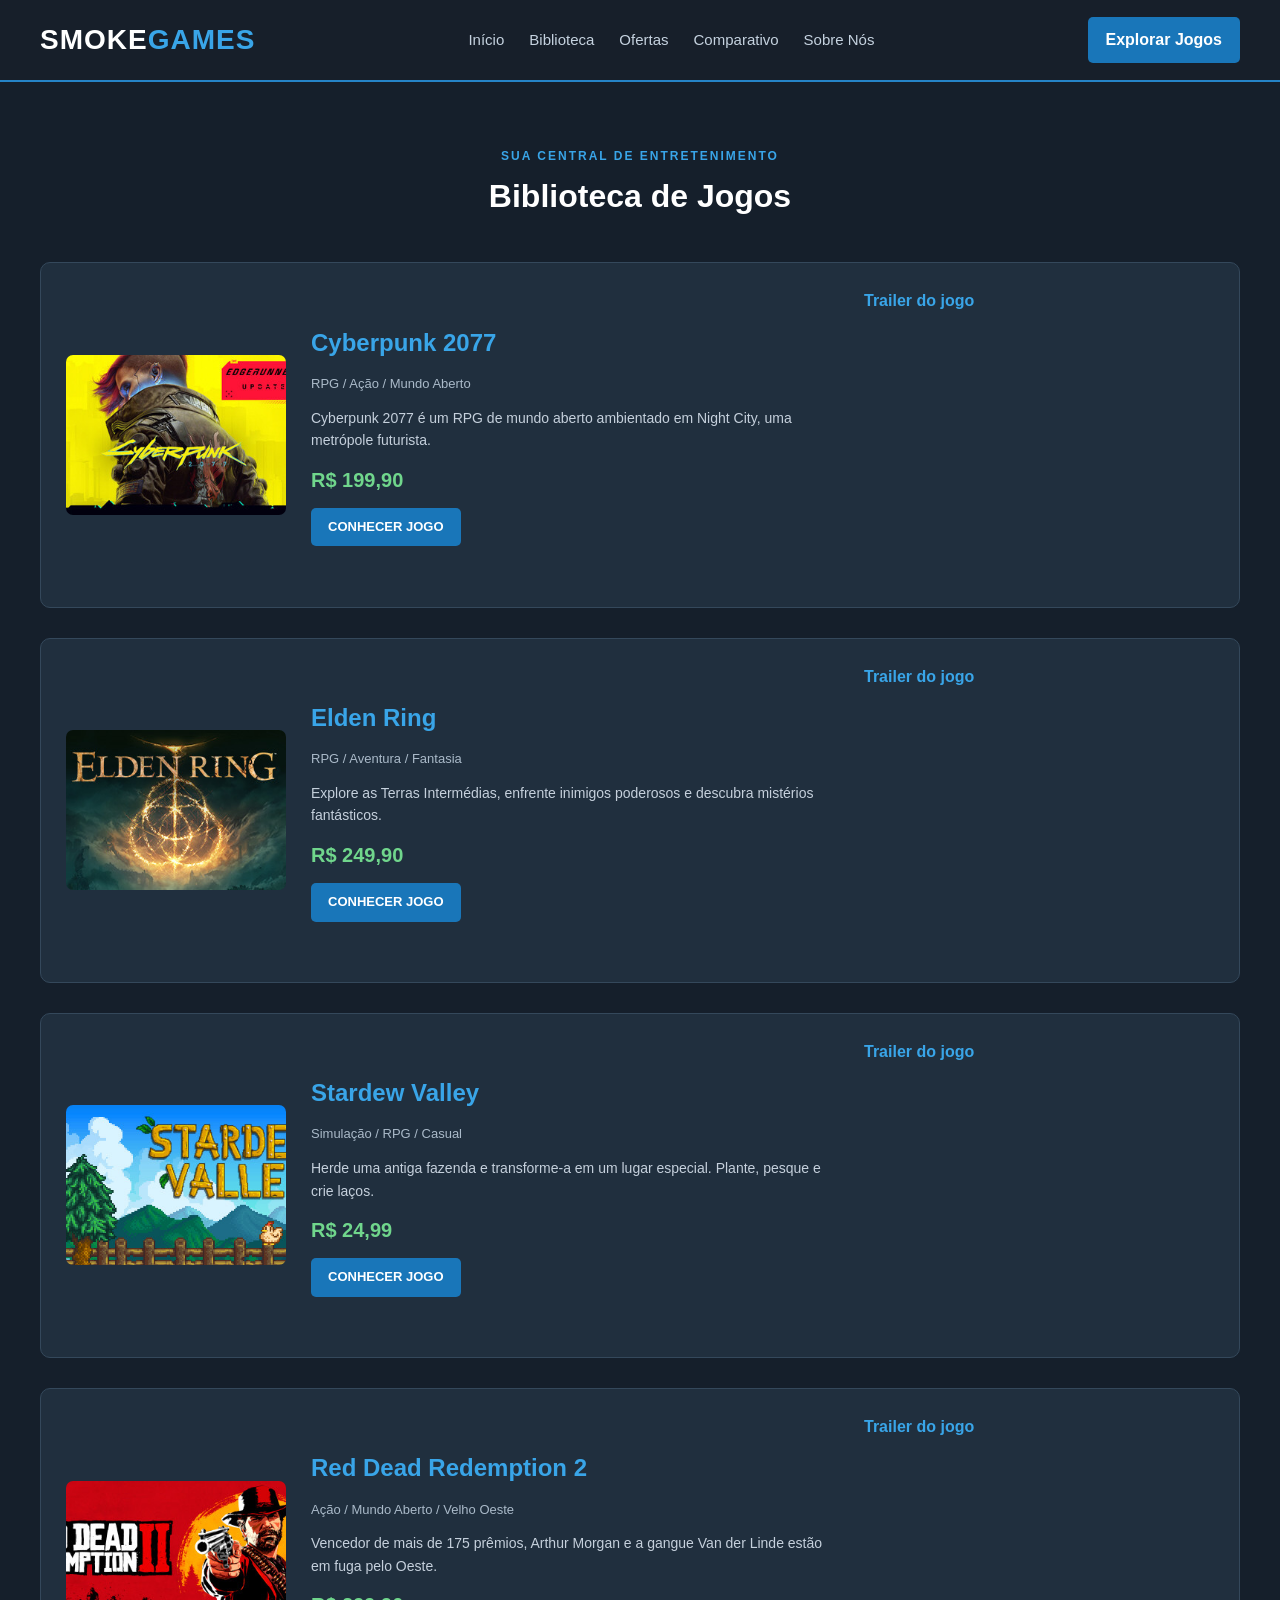
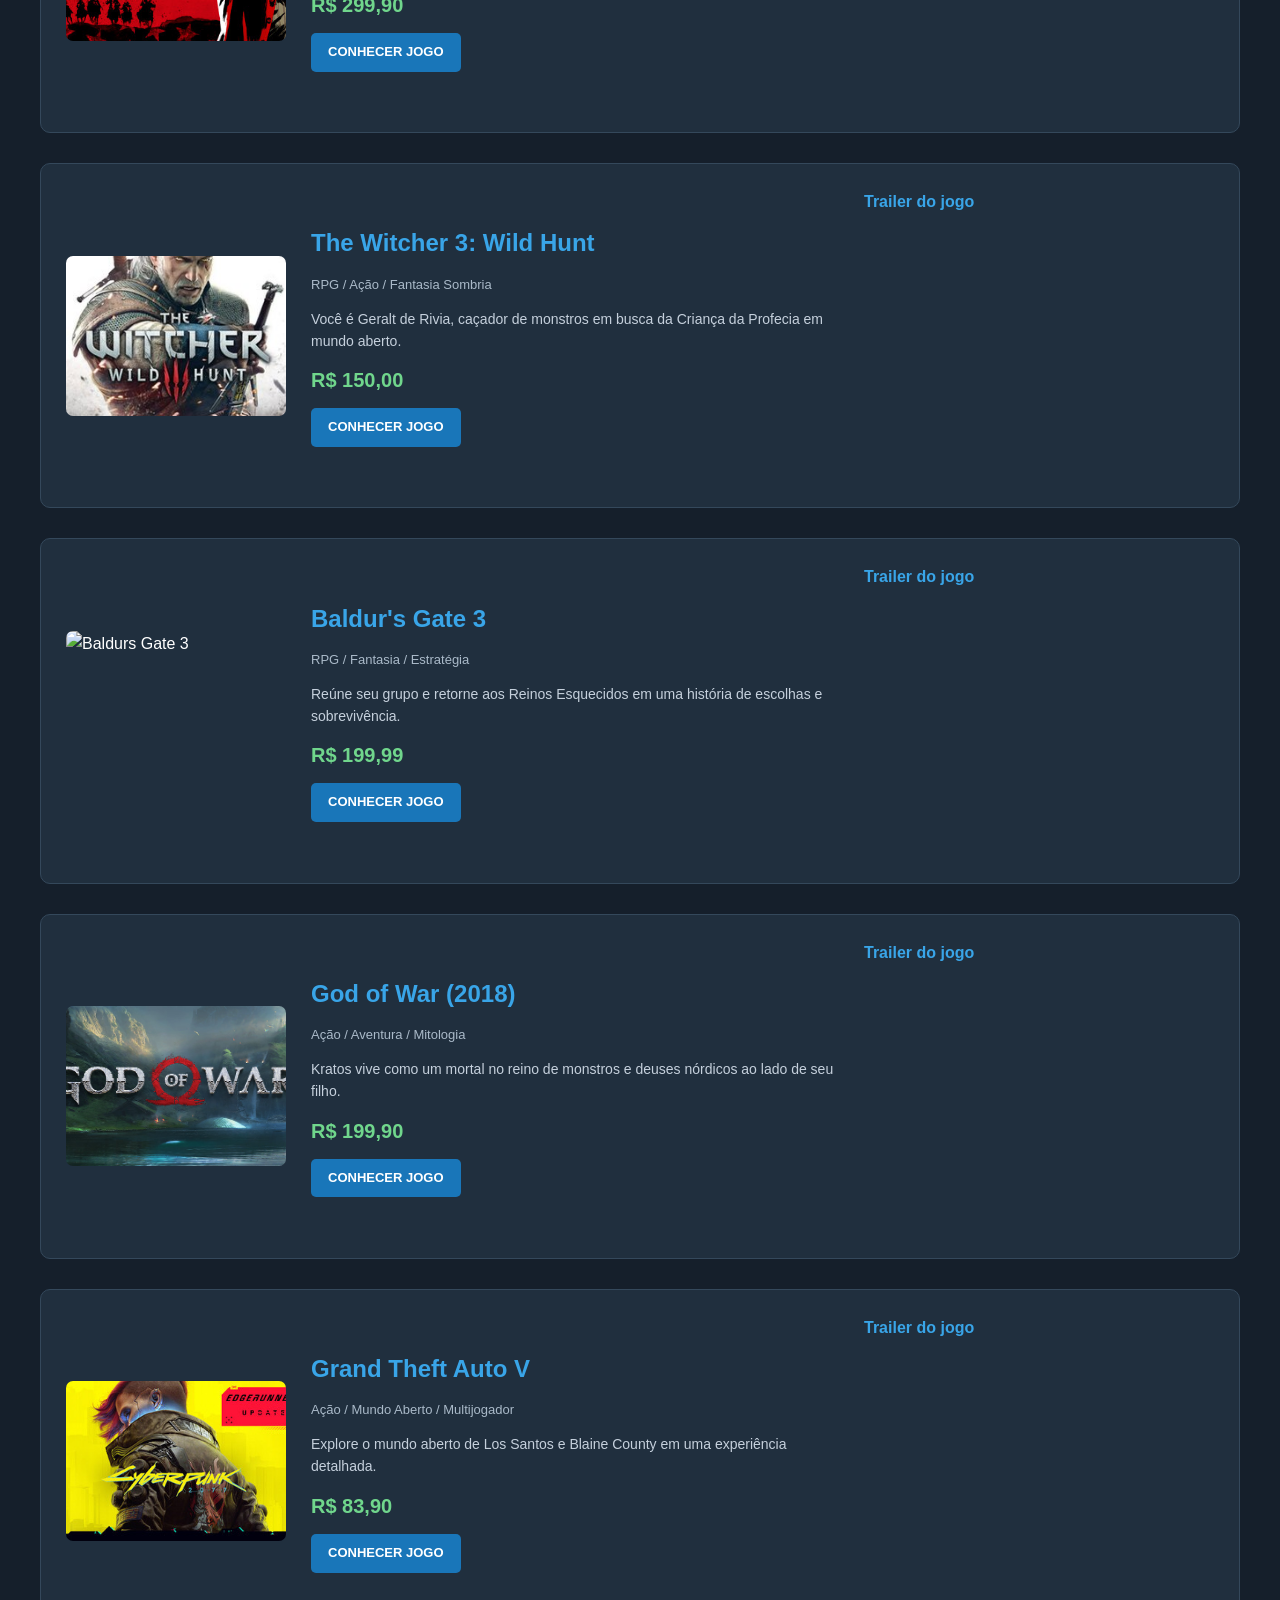
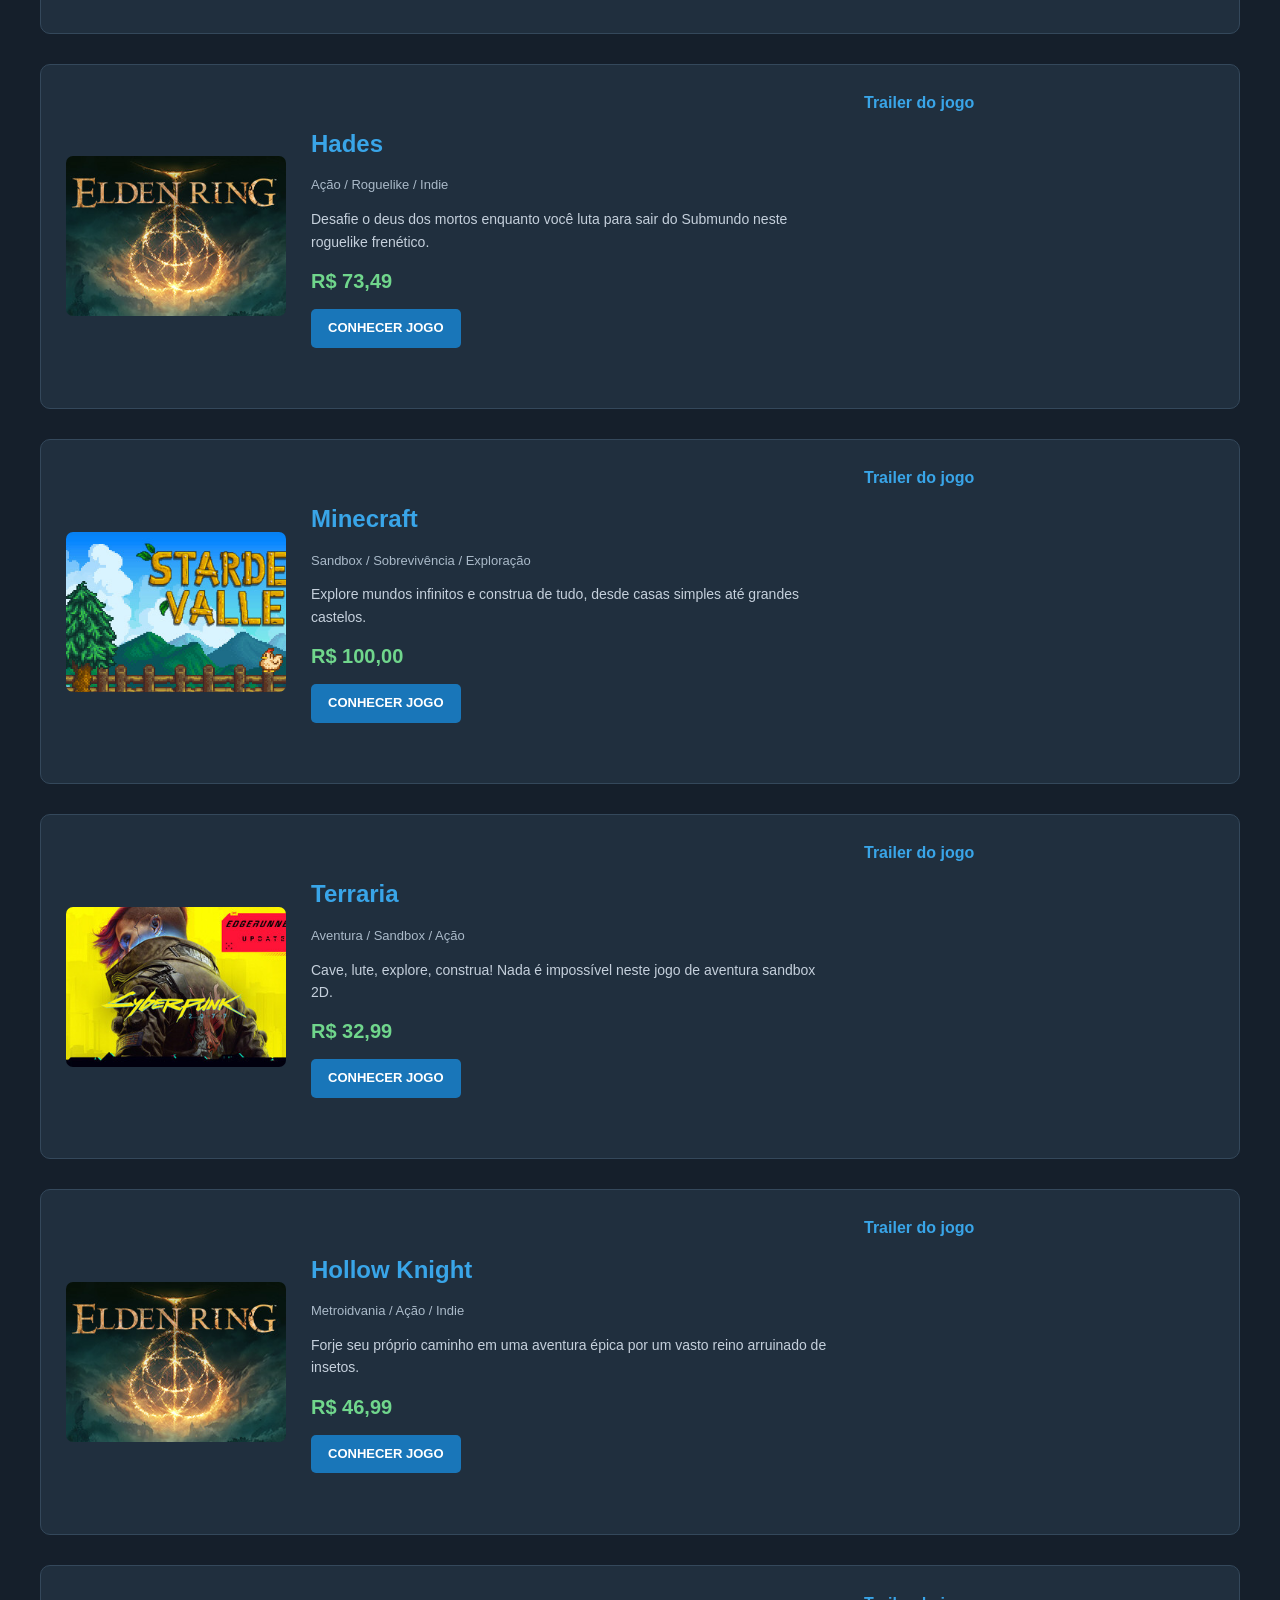
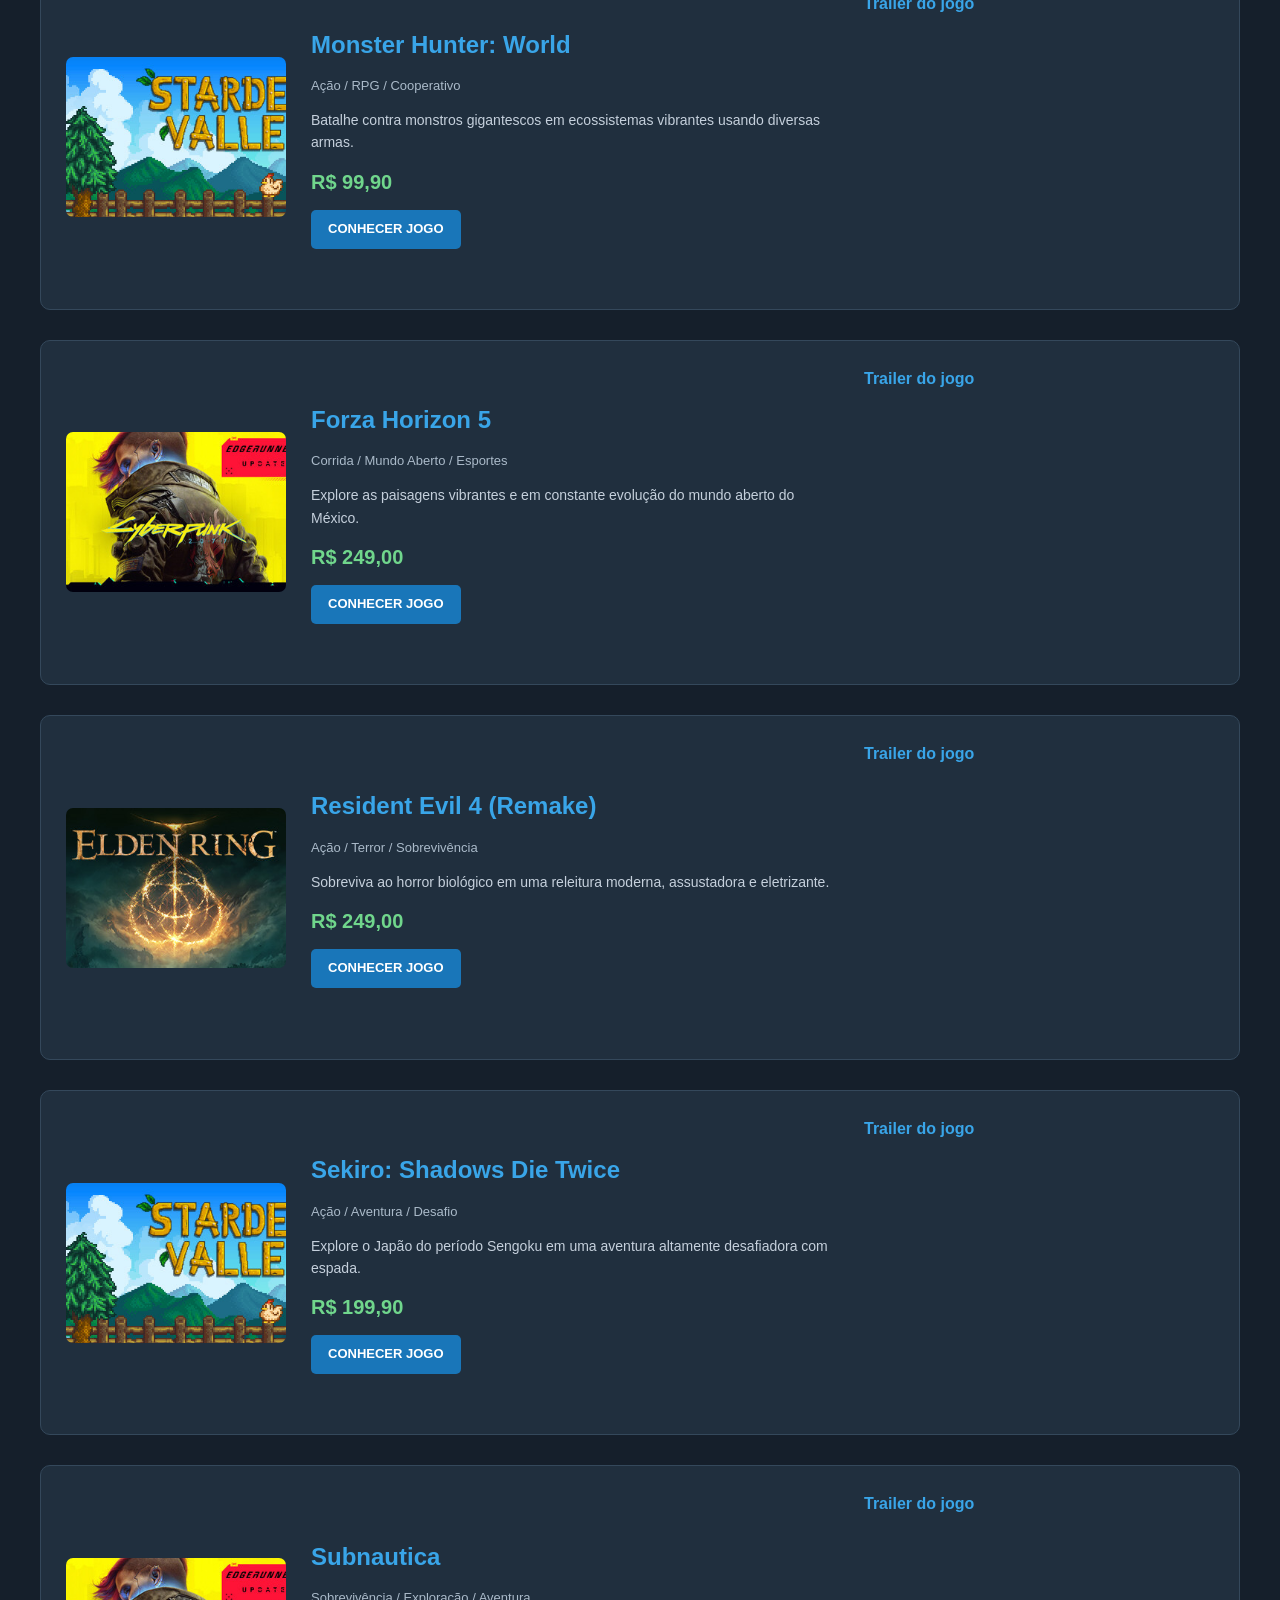
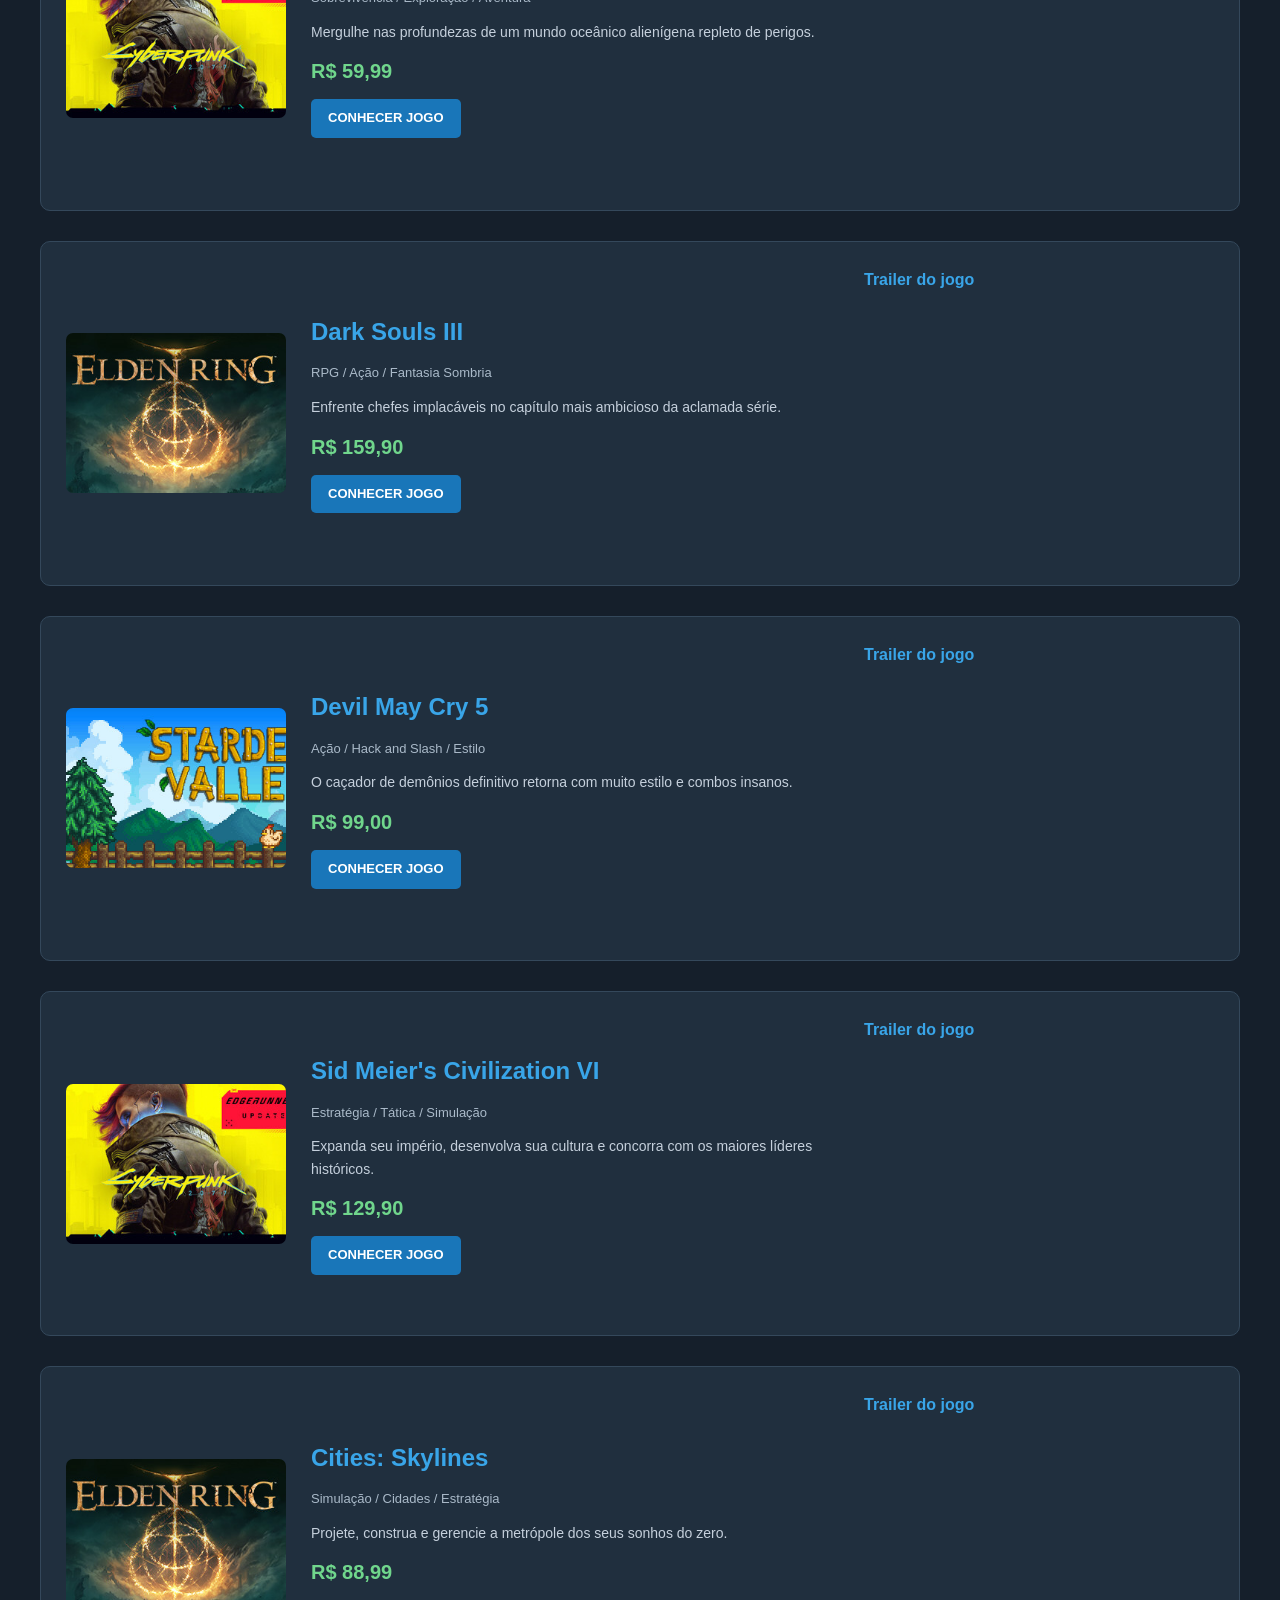
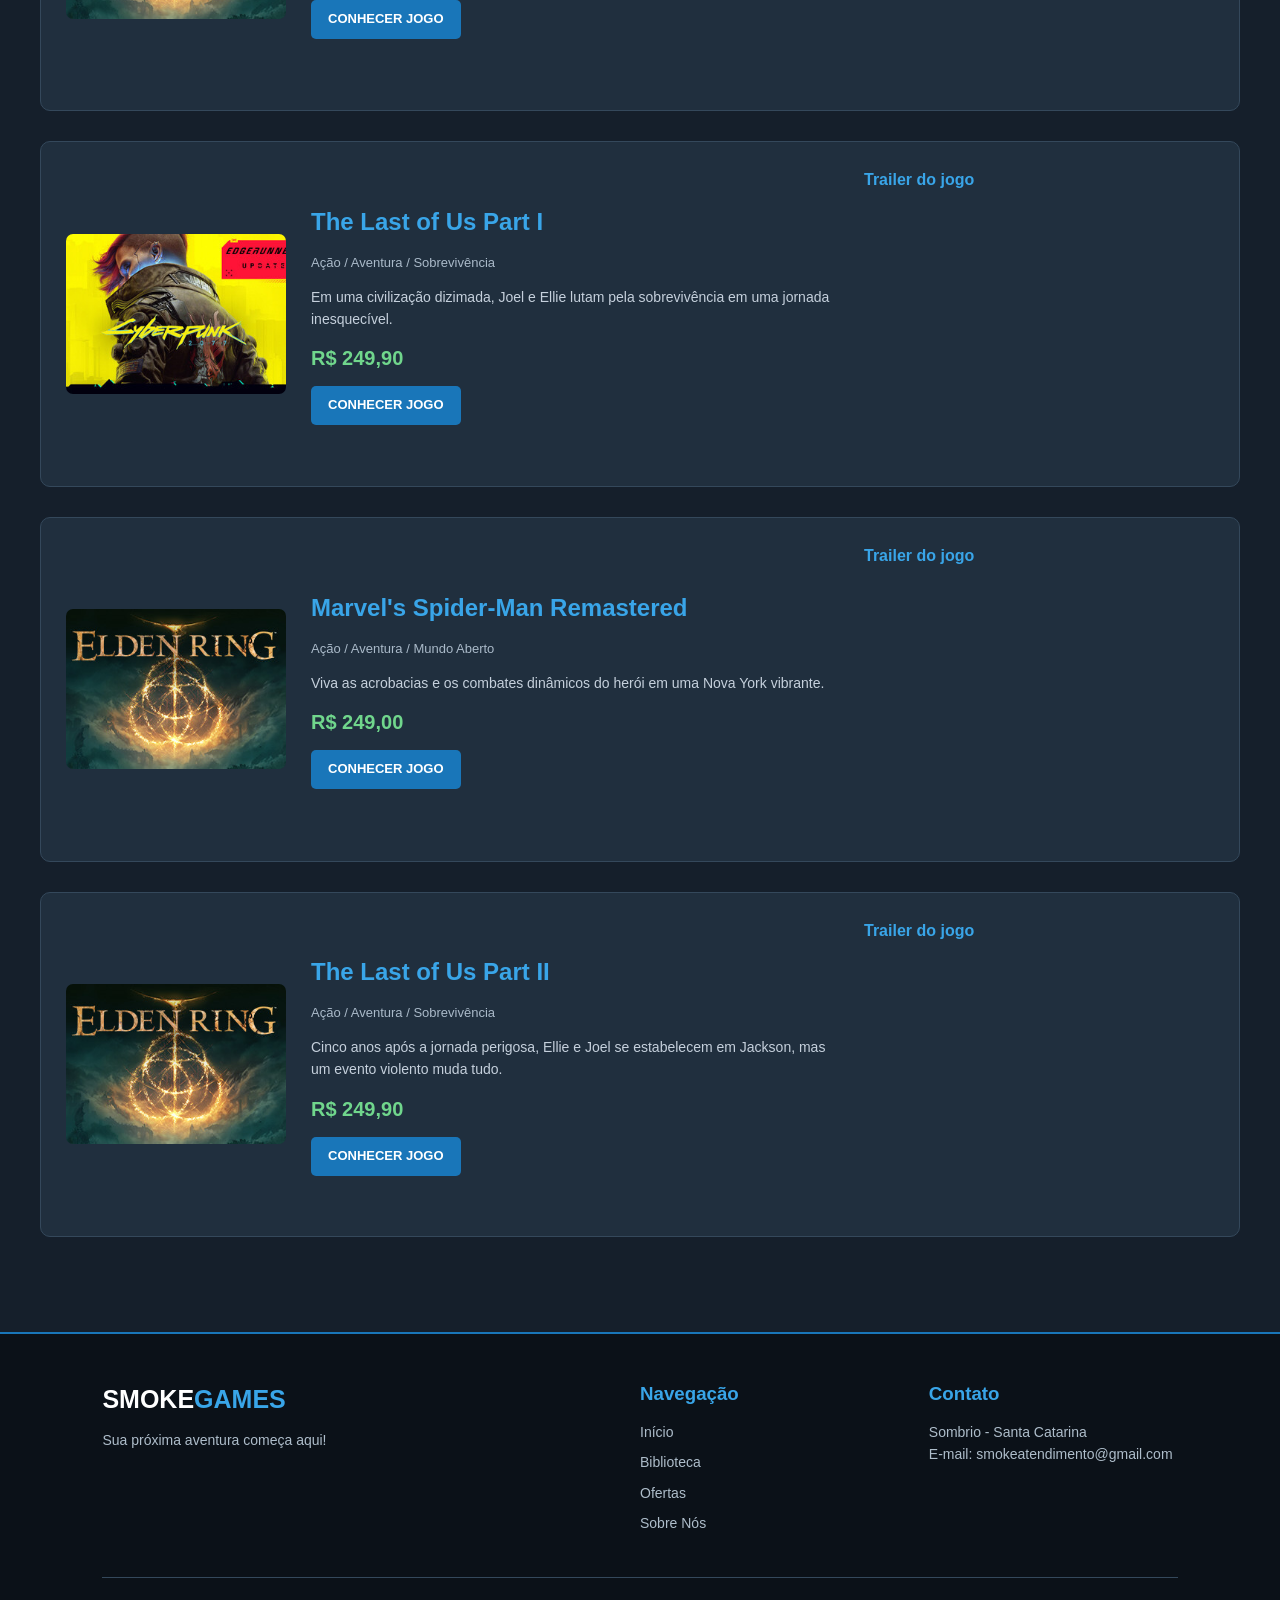
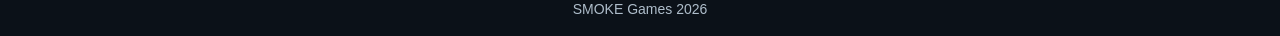
==== biblioteca.html @ a8012a56 "Primeiro commit: inclusao dos arquivos iniciais" ====
<!DOCTYPE html>
<html lang="pt-br">

<head>
    <meta charset="UTF-8">
    <meta name="description" content="Biblioteca completa de Jogos - SMOKE GAMES">
    <title>SMOKE GAMES - Biblioteca</title>
    <link rel="stylesheet" href="estilos.css">
</head>

<body>

    <!-- CABEÇALHO -->
    <header id="inicio">
        <div class="cabecalho-container">
            <a href="index.html" class="logo">SMOKE<span>GAMES</span></a>
            <nav class="menu">
                <ul>
                    <li><a href="index.html">Início</a></li>
                    <li><a href="biblioteca.html">Biblioteca</a></li>
                    <li><a href="ofertas.html">Ofertas</a></li>
                    <li><a href="comparativo.html">Comparativo</a></li>
                    <li><a href="sobre.html">Sobre Nós</a></li>
                </ul>
            </nav>
            <a href="biblioteca.html" class="botao-login">Explorar Jogos</a>
        </div>
    </header>

    <!-- CONTEÚDO PRINCIPAL -->
    <main>
        <section class="biblioteca" id="biblioteca">
            <div class="titulo-secao">
                <p>SUA CENTRAL DE ENTRETENIMENTO</p>
                <h2>Biblioteca de Jogos</h2>
            </div>

            <!-- JOGO 1: Cyberpunk 2077 -->
            <article class="jogo">
                <div class="jogo-imagem"><img src="imagens/header_alt_assets_9.jpg" alt="Cyberpunk 2077"></div>
                <div class="jogo-conteudo">
                    <h3>Cyberpunk 2077</h3>
                    <span class="categoria">RPG / Ação / Mundo Aberto</span>
                    <p>Cyberpunk 2077 é um RPG de mundo aberto ambientado em Night City, uma metrópole futurista.</p>
                    <p class="preco">R$ 199,90</p>
                    <a href="https://store.steampowered.com/app/1091500/" target="_blank" rel="noopener noreferrer" class="botao-comprar">CONHECER JOGO</a>
                </div>
                <div class="video-jogo">
                    <h3>Trailer do jogo</h3>
                    <iframe width="100%" height="250" src="https://www.youtube.com/embed/8X2kIfS6fb8" title="Cyberpunk 2077 – Trailer E3 2018 Oficial" frameborder="0" allow="accelerometer; autoplay; clipboard-write; encrypted-media; gyroscope; picture-in-picture; web-share" referrerpolicy="strict-origin-when-cross-origin" allowfullscreen></iframe>

                </div>
            </article>

            <!-- JOGO 2: Elden Ring -->
            <article class="jogo">
                <div class="jogo-imagem"><img src="imagens/header.jpg" alt="Elden Ring"></div>
                <div class="jogo-conteudo">
                    <h3>Elden Ring</h3>
                    <span class="categoria">RPG / Aventura / Fantasia</span>
                    <p>Explore as Terras Intermédias, enfrente inimigos poderosos e descubra mistérios fantásticos.</p>
                    <p class="preco">R$ 249,90</p>
                    <a href="https://store.steampowered.com/app/1245620/" target="_blank" rel="noopener noreferrer" class="botao-comprar">CONHECER JOGO</a>
                </div>
                <div class="video-jogo">
                    <h3>Trailer do jogo</h3>
                    <iframe src="https://www.youtube-nocookie.com/embed/AKX3MerAjpw" width="100%" height="250" frameborder="0" allowfullscreen></iframe>
                </div>
            </article>

            <!-- JOGO 3: Stardew Valley -->
            <article class="jogo">
                <div class="jogo-imagem"><img src="imagens/header (1).jpg" alt="Stardew Valley"></div>
                <div class="jogo-conteudo">
                    <h3>Stardew Valley</h3>
                    <span class="categoria">Simulação / RPG / Casual</span>
                    <p>Herde uma antiga fazenda e transforme-a em um lugar especial. Plante, pesque e crie laços.</p>
                    <p class="preco">R$ 24,99</p>
                    <a href="https://store.steampowered.com/app/413150/" target="_blank" rel="noopener noreferrer" class="botao-comprar">CONHECER JOGO</a>
                </div>
                <div class="video-jogo">
                    <h3>Trailer do jogo</h3>
                    <iframe width="100%" height="250" src="https://www.youtube.com/embed/ot7uXNQskhs" title="Stardew Valley Trailer" frameborder="0" allow="accelerometer; autoplay; clipboard-write; encrypted-media; gyroscope; picture-in-picture; web-share" referrerpolicy="strict-origin-when-cross-origin" allowfullscreen></iframe>
                </div>
            </article>

            <!-- JOGO 4: Red Dead Redemption 2 -->
            <article class="jogo">
                <div class="jogo-imagem"><img src="imagens/header(rd2).jpg" alt="Red Dead Redemption 2"></div>
                <div class="jogo-conteudo">
                    <h3>Red Dead Redemption 2</h3>
                    <span class="categoria">Ação / Mundo Aberto / Velho Oeste</span>
                    <p>Vencedor de mais de 175 prêmios, Arthur Morgan e a gangue Van der Linde estão em fuga pelo Oeste.</p>
                    <p class="preco">R$ 299,90</p>
                    <a href="https://store.steampowered.com/app/1174180/" target="_blank" rel="noopener noreferrer" class="botao-comprar">CONHECER JOGO</a>
                </div>
                <div class="video-jogo">
                    <h3>Trailer do jogo</h3>
                    <iframe src="https://www.youtube-nocookie.com/embed/gmA6MrX81z4" width="100%" height="250" frameborder="0" allowfullscreen></iframe>
                </div>
            </article>

            <!-- JOGO 5: The Witcher 3 -->
            <article class="jogo">
                <div class="jogo-imagem"><img src="imagens/Witcher_3_cover_art.jpg" alt="The Witcher 3"></div>
                <div class="jogo-conteudo">
                    <h3>The Witcher 3: Wild Hunt</h3>
                    <span class="categoria">RPG / Ação / Fantasia Sombria</span>
                    <p>Você é Geralt de Rivia, caçador de monstros em busca da Criança da Profecia em mundo aberto.</p>
                    <p class="preco">R$ 150,00</p>
                    <a href="https://store.steampowered.com/app/292030/" target="_blank" rel="noopener noreferrer" class="botao-comprar">CONHECER JOGO</a>
                </div>
                <div class="video-jogo">
                    <h3>Trailer do jogo</h3>
                    <iframe src="https://www.youtube-nocookie.com/embed/c0i88t0Kacs" width="100%" height="250" frameborder="0" allowfullscreen></iframe>
                </div>
            </article>

            <!-- JOGO 6: Baldur's Gate 3 -->
            <article class="jogo">
                <div class="jogo-imagem"><img src="imagens/header(Baldur).jpg" alt="Baldurs Gate 3"></div>
                <div class="jogo-conteudo">
                    <h3>Baldur's Gate 3</h3>
                    <span class="categoria">RPG / Fantasia / Estratégia</span>
                    <p>Reúne seu grupo e retorne aos Reinos Esquecidos em uma história de escolhas e sobrevivência.</p>
                    <p class="preco">R$ 199,99</p>
                    <a href="https://store.steampowered.com/app/1086940/" target="_blank" rel="noopener noreferrer" class="botao-comprar">CONHECER JOGO</a>
                </div>
                <div class="video-jogo">
                    <h3>Trailer do jogo</h3>
                    <iframe width="100%" height="250" src="https://www.youtube.com/embed/XuCfkgaaa08" title="Baldur&#39;s Gate 3: Launch Trailer" frameborder="0" allow="accelerometer; autoplay; clipboard-write; encrypted-media; gyroscope; picture-in-picture; web-share" referrerpolicy="strict-origin-when-cross-origin" allowfullscreen></iframe>
                </div>
            </article>

            <!-- JOGO 7: God of War -->
            <article class="jogo">
                <div class="jogo-imagem"><img src="imagens/header(gow).jpg" alt="God of War"></div>
                <div class="jogo-conteudo">
                    <h3>God of War (2018)</h3>
                    <span class="categoria">Ação / Aventura / Mitologia</span>
                    <p>Kratos vive como um mortal no reino de monstros e deuses nórdicos ao lado de seu filho.</p>
                    <p class="preco">R$ 199,90</p>
                    <a href="https://store.steampowered.com/app/1593500/" target="_blank" rel="noopener noreferrer" class="botao-comprar">CONHECER JOGO</a>
                </div>
                <div class="video-jogo">
                    <h3>Trailer do jogo</h3>
                    <iframe src="https://www.youtube-nocookie.com/embed/gOsM-DYAEhY" width="100%" height="250" frameborder="0" allowfullscreen></iframe>
                </div>
            </article>

            <!-- JOGO 8: GTA V -->
            <article class="jogo">
                <div class="jogo-imagem"><img src="imagens/header_alt_assets_9.jpg" alt="Grand Theft Auto V"></div>
                <div class="jogo-conteudo">
                    <h3>Grand Theft Auto V</h3>
                    <span class="categoria">Ação / Mundo Aberto / Multijogador</span>
                    <p>Explore o mundo aberto de Los Santos e Blaine County em uma experiência detalhada.</p>
                    <p class="preco">R$ 83,90</p>
                    <a href="https://store.steampowered.com/app/271590/" target="_blank" rel="noopener noreferrer" class="botao-comprar">CONHECER JOGO</a>
                </div>
                <div class="video-jogo">
                    <h3>Trailer do jogo</h3>
                    <iframe src="https://www.youtube-nocookie.com/embed/QkkoHAzjnUs" width="100%" height="250" frameborder="0" allowfullscreen></iframe>
                </div>
            </article>

            <!-- JOGO 9: Hades -->
            <article class="jogo">
                <div class="jogo-imagem"><img src="imagens/header.jpg" alt="Hades"></div>
                <div class="jogo-conteudo">
                    <h3>Hades</h3>
                    <span class="categoria">Ação / Roguelike / Indie</span>
                    <p>Desafie o deus dos mortos enquanto você luta para sair do Submundo neste roguelike frenético.</p>
                    <p class="preco">R$ 73,49</p>
                    <a href="https://store.steampowered.com/app/1145360/" target="_blank" rel="noopener noreferrer" class="botao-comprar">CONHECER JOGO</a>
                </div>
                <div class="video-jogo">
                    <h3>Trailer do jogo</h3>
                    <iframe src="https://www.youtube-nocookie.com/embed/91t0ha9x0AE" width="100%" height="250" frameborder="0" allowfullscreen></iframe>
                </div>
            </article>

            <!-- JOGO 10: Minecraft -->
            <article class="jogo">
                <div class="jogo-imagem"><img src="imagens/header (1).jpg" alt="Minecraft"></div>
                <div class="jogo-conteudo">
                    <h3>Minecraft</h3>
                    <span class="categoria">Sandbox / Sobrevivência / Exploração</span>
                    <p>Explore mundos infinitos e construa de tudo, desde casas simples até grandes castelos.</p>
                    <p class="preco">R$ 100,00</p>
                    <a href="https://www.minecraft.net/" target="_blank" rel="noopener noreferrer" class="botao-comprar">CONHECER JOGO</a>
                </div>
                <div class="video-jogo">
                    <h3>Trailer do jogo</h3>
                    <iframe src="https://www.youtube-nocookie.com/embed/MmB9icfmzC8" width="100%" height="250" frameborder="0" allowfullscreen></iframe>
                </div>
            </article>

            <!-- JOGO 11: Terraria -->
            <article class="jogo">
                <div class="jogo-imagem"><img src="imagens/header_alt_assets_9.jpg" alt="Terraria"></div>
                <div class="jogo-conteudo">
                    <h3>Terraria</h3>
                    <span class="categoria">Aventura / Sandbox / Ação</span>
                    <p>Cave, lute, explore, construa! Nada é impossível neste jogo de aventura sandbox 2D.</p>
                    <p class="preco">R$ 32,99</p>
                    <a href="https://store.steampowered.com/app/105600/" target="_blank" rel="noopener noreferrer" class="botao-comprar">CONHECER JOGO</a>
                </div>
                <div class="video-jogo">
                    <h3>Trailer do jogo</h3>
                    <iframe src="https://www.youtube-nocookie.com/embed/w7uOhwmgJS4" width="100%" height="250" frameborder="0" allowfullscreen></iframe>
                </div>
            </article>

            <!-- JOGO 12: Hollow Knight -->
            <article class="jogo">
                <div class="jogo-imagem"><img src="imagens/header.jpg" alt="Hollow Knight"></div>
                <div class="jogo-conteudo">
                    <h3>Hollow Knight</h3>
                    <span class="categoria">Metroidvania / Ação / Indie</span>
                    <p>Forje seu próprio caminho em uma aventura épica por um vasto reino arruinado de insetos.</p>
                    <p class="preco">R$ 46,99</p>
                    <a href="https://store.steampowered.com/app/367520/" target="_blank" rel="noopener noreferrer" class="botao-comprar">CONHECER JOGO</a>
                </div>
                <div class="video-jogo">
                    <h3>Trailer do jogo</h3>
                    <iframe src="https://www.youtube-nocookie.com/embed/UAO2urG23S4" width="100%" height="250" frameborder="0" allowfullscreen></iframe>
                </div>
            </article>

            <!-- JOGO 13: Monster Hunter World -->
            <article class="jogo">
                <div class="jogo-imagem"><img src="imagens/header (1).jpg" alt="Monster Hunter World"></div>
                <div class="jogo-conteudo">
                    <h3>Monster Hunter: World</h3>
                    <span class="categoria">Ação / RPG / Cooperativo</span>
                    <p>Batalhe contra monstros gigantescos em ecossistemas vibrantes usando diversas armas.</p>
                    <p class="preco">R$ 99,90</p>
                    <a href="https://store.steampowered.com/app/582010/" target="_blank" rel="noopener noreferrer" class="botao-comprar">CONHECER JOGO</a>
                </div>
                <div class="video-jogo">
                    <h3>Trailer do jogo</h3>
                    <iframe src="https://www.youtube-nocookie.com/embed/Ro6r15wLKmo" width="100%" height="250" frameborder="0" allowfullscreen></iframe>
                </div>
            </article>

            <!-- JOGO 14: Forza Horizon 5 -->
            <article class="jogo">
                <div class="jogo-imagem"><img src="imagens/header_alt_assets_9.jpg" alt="Forza Horizon 5"></div>
                <div class="jogo-conteudo">
                    <h3>Forza Horizon 5</h3>
                    <span class="categoria">Corrida / Mundo Aberto / Esportes</span>
                    <p>Explore as paisagens vibrantes e em constante evolução do mundo aberto do México.</p>
                    <p class="preco">R$ 249,00</p>
                    <a href="https://store.steampowered.com/app/1551360/" target="_blank" rel="noopener noreferrer" class="botao-comprar">CONHECER JOGO</a>
                </div>
                <div class="video-jogo">
                    <h3>Trailer do jogo</h3>
                    <iframe src="https://www.youtube-nocookie.com/embed/FYH9n37B7Yw" width="100%" height="250" frameborder="0" allowfullscreen></iframe>
                </div>
            </article>

            <!-- JOGO 15: Resident Evil 4 Remake -->
            <article class="jogo">
                <div class="jogo-imagem"><img src="imagens/header.jpg" alt="Resident Evil 4 Remake"></div>
                <div class="jogo-conteudo">
                    <h3>Resident Evil 4 (Remake)</h3>
                    <span class="categoria">Ação / Terror / Sobrevivência</span>
                    <p>Sobreviva ao horror biológico em uma releitura moderna, assustadora e eletrizante.</p>
                    <p class="preco">R$ 249,00</p>
                    <a href="https://store.steampowered.com/app/2050650/" target="_blank" rel="noopener noreferrer" class="botao-comprar">CONHECER JOGO</a>
                </div>
                <div class="video-jogo">
                    <h3>Trailer do jogo</h3>
                    <iframe src="https://www.youtube-nocookie.com/embed/EwFjStwQ_UQ" width="100%" height="250" frameborder="0" allowfullscreen></iframe>
                </div>
            </article>

            <!-- JOGO 16: Sekiro -->
            <article class="jogo">
                <div class="jogo-imagem"><img src="imagens/header (1).jpg" alt="Sekiro Shadows Die Twice"></div>
                <div class="jogo-conteudo">
                    <h3>Sekiro: Shadows Die Twice</h3>
                    <span class="categoria">Ação / Aventura / Desafio</span>
                    <p>Explore o Japão do período Sengoku em uma aventura altamente desafiadora com espada.</p>
                    <p class="preco">R$ 199,90</p>
                    <a href="https://store.steampowered.com/app/814380/" target="_blank" rel="noopener noreferrer" class="botao-comprar">CONHECER JOGO</a>
                </div>
                <div class="video-jogo">
                    <h3>Trailer do jogo</h3>
                    <iframe src="https://www.youtube-nocookie.com/embed/4OiooFHZgiE" width="100%" height="250" frameborder="0" allowfullscreen></iframe>
                </div>
            </article>

            <!-- JOGO 17: Subnautica -->
            <article class="jogo">
                <div class="jogo-imagem"><img src="imagens/header_alt_assets_9.jpg" alt="Subnautica"></div>
                <div class="jogo-conteudo">
                    <h3>Subnautica</h3>
                    <span class="categoria">Sobrevivência / Exploração / Aventura</span>
                    <p>Mergulhe nas profundezas de um mundo oceânico alienígena repleto de perigos.</p>
                    <p class="preco">R$ 59,99</p>
                    <a href="https://store.steampowered.com/app/264710/" target="_blank" rel="noopener noreferrer" class="botao-comprar">CONHECER JOGO</a>
                </div>
                <div class="video-jogo">
                    <h3>Trailer do jogo</h3>
                    <iframe src="https://www.youtube-nocookie.com/embed/qtW_E-yB06M" width="100%" height="250" frameborder="0" allowfullscreen></iframe>
                </div>
            </article>

            <!-- JOGO 18: Dark Souls III -->
            <article class="jogo">
                <div class="jogo-imagem"><img src="imagens/header.jpg" alt="Dark Souls III"></div>
                <div class="jogo-conteudo">
                    <h3>Dark Souls III</h3>
                    <span class="categoria">RPG / Ação / Fantasia Sombria</span>
                    <p>Enfrente chefes implacáveis no capítulo mais ambicioso da aclamada série.</p>
                    <p class="preco">R$ 159,90</p>
                    <a href="https://store.steampowered.com/app/374320/" target="_blank" rel="noopener noreferrer" class="botao-comprar">CONHECER JOGO</a>
                </div>
                <div class="video-jogo">
                    <h3>Trailer do jogo</h3>
                    <iframe src="https://www.youtube-nocookie.com/embed/_zOyC8GD0wU" width="100%" height="250" frameborder="0" allowfullscreen></iframe>
                </div>
            </article>

            <!-- JOGO 19: Devil May Cry 5 -->
            <article class="jogo">
                <div class="jogo-imagem"><img src="imagens/header (1).jpg" alt="Devil May Cry 5"></div>
                <div class="jogo-conteudo">
                    <h3>Devil May Cry 5</h3>
                    <span class="categoria">Ação / Hack and Slash / Estilo</span>
                    <p>O caçador de demônios definitivo retorna com muito estilo e combos insanos.</p>
                    <p class="preco">R$ 99,00</p>
                    <a href="https://store.steampowered.com/app/601150/" target="_blank" rel="noopener noreferrer" class="botao-comprar">CONHECER JOGO</a>
                </div>
                <div class="video-jogo">
                    <h3>Trailer do jogo</h3>
                    <iframe src="https://www.youtube-nocookie.com/embed/K84jQv2aE9A" width="100%" height="250" frameborder="0" allowfullscreen></iframe>
                </div>
            </article>

            <!-- JOGO 20: Civilization VI -->
            <article class="jogo">
                <div class="jogo-imagem"><img src="imagens/header_alt_assets_9.jpg" alt="Civilization VI"></div>
                <div class="jogo-conteudo">
                    <h3>Sid Meier's Civilization VI</h3>
                    <span class="categoria">Estratégia / Tática / Simulação</span>
                    <p>Expanda seu império, desenvolva sua cultura e concorra com os maiores líderes históricos.</p>
                    <p class="preco">R$ 129,90</p>
                    <a href="https://store.steampowered.com/app/289070/" target="_blank" rel="noopener noreferrer" class="botao-comprar">CONHECER JOGO</a>
                </div>
                <div class="video-jogo">
                    <h3>Trailer do jogo</h3>
                    <iframe src="https://www.youtube-nocookie.com/embed/5KdEekZsHgw" width="100%" height="250" frameborder="0" allowfullscreen></iframe>
                </div>
            </article>

            <!-- JOGO 21: Cities Skylines -->
            <article class="jogo">
                <div class="jogo-imagem"><img src="imagens/header.jpg" alt="Cities Skylines"></div>
                <div class="jogo-conteudo">
                    <h3>Cities: Skylines</h3>
                    <span class="categoria">Simulação / Cidades / Estratégia</span>
                    <p>Projete, construa e gerencie a metrópole dos seus sonhos do zero.</p>
                    <p class="preco">R$ 88,99</p>
                    <a href="https://store.steampowered.com/app/255710/" target="_blank" rel="noopener noreferrer" class="botao-comprar">CONHECER JOGO</a>
                </div>
                <div class="video-jogo">
                    <h3>Trailer do jogo</h3>
                    <iframe src="https://www.youtube-nocookie.com/embed/ah_2a_E2wKE" width="100%" height="250" frameborder="0" allowfullscreen></iframe>
                </div>
            </article>

            <!-- JOGO 22: The Last of Us Part I -->
            <article class="jogo">
                <div class="jogo-imagem"><img src="imagens/header_alt_assets_9.jpg" alt="The Last of Us Part I"></div>
                <div class="jogo-conteudo">
                    <h3>The Last of Us Part I</h3>
                    <span class="categoria">Ação / Aventura / Sobrevivência</span>
                    <p>Em uma civilização dizimada, Joel e Ellie lutam pela sobrevivência em uma jornada inesquecível.</p>
                    <p class="preco">R$ 249,90</p>
                    <a href="https://store.steampowered.com/app/1888930/" target="_blank" rel="noopener noreferrer" class="botao-comprar">CONHECER JOGO</a>
                </div>
                <div class="video-jogo">
                    <h3>Trailer do jogo</h3>
                    <iframe src="https://www.youtube-nocookie.com/embed/WxUPjdkkWO8" width="100%" height="250" frameborder="0" allowfullscreen></iframe>
                </div>
            </article>

            <!-- JOGO 23: Spider-Man Remastered -->
            <article class="jogo">
                <div class="jogo-imagem"><img src="imagens/header.jpg" alt="Spider-Man Remastered"></div>
                <div class="jogo-conteudo">
                    <h3>Marvel's Spider-Man Remastered</h3>
                    <span class="categoria">Ação / Aventura / Mundo Aberto</span>
                    <p>Viva as acrobacias e os combates dinâmicos do herói em uma Nova York vibrante.</p>
                    <p class="preco">R$ 249,00</p>
                    <a href="https://store.steampowered.com/app/1817070/" target="_blank" rel="noopener noreferrer" class="botao-comprar">CONHECER JOGO</a>
                </div>
                <div class="video-jogo">
                    <h3>Trailer do jogo</h3>
                    <iframe src="https://www.youtube-nocookie.com/embed/rhpwy9WpY5s" width="100%" height="250" frameborder="0" allowfullscreen></iframe>
                </div>
            </article>

            <!-- JOGO 24: The Last of Us Part II -->
            <article class="jogo">
                <div class="jogo-imagem"><img src="imagens/header.jpg" alt="The Last of Us Part II"></div>
                <div class="jogo-conteudo">
                    <h3>The Last of Us Part II</h3>
                    <span class="categoria">Ação / Aventura / Sobrevivência</span>
                    <p>Cinco anos após a jornada perigosa, Ellie e Joel se estabelecem em Jackson, mas um evento violento muda tudo.</p>
                    <p class="preco">R$ 249,90</p>
                    <a href="https://store.steampowered.com/app/2725170/" target="_blank" rel="noopener noreferrer" class="botao-comprar">CONHECER JOGO</a>
                </div>
                <div class="video-jogo">
                    <h3>Trailer do jogo</h3>
                    <iframe src="https://www.youtube-nocookie.com/embed/vhIIioN9bmU" width="100%" height="250" frameborder="0" allowfullscreen></iframe>
                </div>
            </article>

        </section>
    </main>

    <!-- RODAPÉ -->
    <footer class="rodape">
        <div class="rodape-conteudo">
            <div>
                <h2>SMOKE<span>GAMES</span></h2>
                <p>Sua próxima aventura começa aqui!</p>
            </div>
            <div>
                <h3>Navegação</h3>
                <ul>
                    <li><a href="index.html">Início</a></li>
                    <li><a href="biblioteca.html">Biblioteca</a></li>
                    <li><a href="ofertas.html">Ofertas</a></li>
                    <li><a href="sobre.html">Sobre Nós</a></li>
                </ul>
            </div>
            <div>
                <h3>Contato</h3>
                <p>Sombrio - Santa Catarina</p>
                <p>E-mail: smokeatendimento@gmail.com</p>
            </div>
        </div>
        <div class="rodape-final">
            <p>SMOKE Games 2026</p>
        </div>
    </footer>

</body>
</html>
---- estilos.css ----
/* =================================
   CONFIGURAÇÕES GERAIS
================================= */

* {
    margin: 0;
    padding: 0;
    box-sizing: border-box;
}

html {
    scroll-behavior: smooth;
}

body {
    background-color: #101820;
    color: #ffffff;
    font-family: Arial, Helvetica, sans-serif;
    line-height: 1.6;
}

a {
    text-decoration: none;
    color: inherit;
}

img {
    max-width: 100%;
    display: block;
}


/* =================================
   CABEÇALHO
================================= */

header {
    background-color: #171f2a;
    border-bottom: 2px solid #2584c7;
    position: sticky;
    top: 0;
    z-index: 100;
}

.cabecalho-container {
    max-width: 1250px;
    min-height: 80px;
    margin: auto;
    padding: 15px 25px;

    display: flex;
    justify-content: space-between;
    align-items: center;
    gap: 25px;
}

.logo {
    font-size: 28px;
    font-weight: bold;
    color: #ffffff;
    letter-spacing: 1px;
}

.logo span,
.rodape h2 span {
    color: #39a5e8;
}


/* MENU */

.menu ul {
    display: flex;
    align-items: center;
    gap: 25px;
    list-style: none;
}

.menu a {
    color: #c5d2df;
    font-size: 15px;
    transition: 0.3s;
}

.menu a:hover {
    color: #39a5e8;
}


/* BOTÃO DO CABEÇALHO */

.botao-login {
    background-color: #1976b9;
    padding: 10px 18px;
    border-radius: 5px;
    font-weight: bold;
    transition: 0.3s;
}

.botao-login:hover {
    background-color: #39a5e8;
    transform: translateY(-3px);
}


/* =================================
   BANNER PRINCIPAL
================================= */

.banner {
    min-height: 450px;

    background:
        linear-gradient(90deg,
            rgba(10, 20, 30, 0.95),
            rgba(10, 20, 30, 0.55)),
        url("imagens/banner.jpg");

    background-position: center;
    background-size: cover;

    display: flex;
    align-items: center;

    padding: 60px 8%;
}

.banner-conteudo {
    max-width: 650px;
}

.destaque {
    color: #39a5e8;
    font-weight: bold;
    letter-spacing: 2px;
    margin-bottom: 12px;
}

.banner h1 {
    font-size: 45px;
    line-height: 1.2;
    margin-bottom: 20px;
}

.banner h1 span {
    color: #39a5e8;
    display: block;
}

.banner p {
    color: #c7d4df;
    margin-bottom: 25px;
    font-size: 17px;
}

.botao-principal {
    display: inline-block;
    background-color: #1976b9;
    padding: 14px 25px;
    border-radius: 5px;
    font-weight: bold;
    transition: 0.3s;
}

.botao-principal:hover {
    background-color: #39a5e8;
    transform: scale(1.05);
}


/* =================================
   TÍTULOS DAS SEÇÕES
================================= */

.titulo-secao {
    text-align: center;
    margin-bottom: 40px;
}

.titulo-secao p {
    color: #39a5e8;
    font-size: 12px;
    font-weight: bold;
    letter-spacing: 2px;
}

.titulo-secao h2 {
    font-size: 32px;
    margin-top: 5px;
}


/* =================================
   JOGOS EM DESTAQUE
================================= */

.destaques {
    max-width: 1250px;
    margin: auto;
    padding: 65px 25px;
}

.destaques-container {
    display: grid;
    grid-template-columns: repeat(3, 1fr);
    gap: 25px;
}

.card-destaque {
    background-color: #1b2a38;
    border-radius: 10px;
    overflow: hidden;
    box-shadow: 0 5px 15px rgba(0, 0, 0, 0.3);
    transition: 0.3s;
}

.card-destaque:hover {
    transform: translateY(-8px);
    box-shadow: 0 10px 25px rgba(57, 165, 232, 0.25);
}

.card-destaque img {
    width: 100%;
    height: 190px;
    object-fit: cover;
    transition: 0.4s;
}

.card-destaque:hover img {
    transform: scale(1.04);
}

.card-info {
    padding: 20px;
}

.card-info h3 {
    color: #39a5e8;
    font-size: 21px;
    margin-bottom: 10px;
}

.card-info p {
    color: #b7c5d1;
    min-height: 55px;
    margin-bottom: 15px;
}

.card-info a {
    display: inline-block;
    background-color: #1976b9;
    padding: 9px 18px;
    border-radius: 4px;
    font-weight: bold;
    transition: 0.3s;
}

.card-info a:hover {
    background-color: #39a5e8;
}


/* =================================
   BIBLIOTECA DE JOGOS
================================= */

.biblioteca {
    background-color: #151f2b;
    padding: 65px 25px;
}

.biblioteca .titulo-secao {
    max-width: 1200px;
    margin-left: auto;
    margin-right: auto;
}

.jogo {
    max-width: 1200px;
    margin: 0 auto 30px;
    padding: 25px;

    background-color: #202f3e;
    border: 1px solid #34485b;
    border-radius: 10px;

    display: grid;
    grid-template-columns: 220px 1fr 350px;
    align-items: center;
    gap: 25px;

    transition: 0.3s;
}

.jogo:hover {
    border-color: #39a5e8;
    box-shadow: 0 5px 20px rgba(57, 165, 232, 0.15);
}

.jogo-imagem img {
    width: 100%;
    height: 160px;
    object-fit: cover;
    border-radius: 7px;
    transition: 0.3s;
}

.jogo-imagem img:hover {
    transform: scale(1.04);
}

.jogo-conteudo h3 {
    font-size: 24px;
    color: #39a5e8;
    margin-bottom: 8px;
}

.categoria {
    display: inline-block;
    color: #aabac9;
    font-size: 13px;
    margin-bottom: 12px;
}

.jogo-conteudo p {
    color: #c5d0dc;
    font-size: 14px;
    margin-bottom: 12px;
}

.jogo-conteudo .preco {
    color: #70d68c;
    font-size: 20px;
    font-weight: bold;
}

.botao-comprar {
    display: inline-block;
    background-color: #1976b9;
    padding: 9px 17px;
    border-radius: 5px;
    font-size: 13px;
    font-weight: bold;
    transition: 0.3s;
}

.botao-comprar:hover {
    background-color: #39a5e8;
    transform: translateY(-2px);
}


/* =================================
   VÍDEOS DOS JOGOS
================================= */

.video-jogo {
    width: 100%;
}

.video-jogo h3 {
    font-size: 16px;
    color: #39a5e8;
    margin-bottom: 10px;
}

.video-jogo video {
    width: 100%;
    border-radius: 7px;
    background-color: #000000;
}


/* =================================
   TABELA COMPARATIVA
================================= */

.comparativo {
    max-width: 1200px;
    margin: auto;
    padding: 70px 25px;
}

.tabela-container {
    overflow-x: auto;
}

table {
    width: 100%;
    border-collapse: collapse;
    background-color: #1b2a38;
    border-radius: 8px;
    overflow: hidden;
}

th {
    background-color: #1976b9;
    color: #ffffff;
    padding: 17px;
    text-align: left;
}

td {
    padding: 17px;
    border-bottom: 1px solid #34485b;
    color: #d2dce5;
}

tbody tr {
    transition: 0.3s;
}

tbody tr:hover {
    background-color: #293e50;
}

.observacao {
    color: #9eacba;
    font-size: 12px;
    margin-top: 15px;
}


/* =================================
   SOBRE A EMPRESA
================================= */

.sobre {
    background-color: #151f2b;
    padding: 70px 8%;

    display: grid;
    grid-template-columns: 2fr 1fr;
    gap: 50px;
    align-items: center;
}

.sobre-conteudo h2 {
    font-size: 32px;
    margin-bottom: 20px;
}

.sobre-conteudo p {
    color: #bdcbd8;
    margin-bottom: 15px;
}

.sobre-destaque {
    background-color: #202f3e;
    padding: 25px;
    border-left: 4px solid #39a5e8;
    border-radius: 6px;
}

.sobre-destaque h3 {
    margin-bottom: 15px;
    color: #39a5e8;
}

.sobre-destaque ul {
    list-style-position: inside;
}

.sobre-destaque li {
    color: #c5d0dc;
    margin-bottom: 10px;
}


/* =================================
   RODAPÉ
================================= */

.rodape {
    background-color: #0b1118;
    border-top: 2px solid #1976b9;
    padding: 45px 8% 15px;
}

.rodape-conteudo {
    max-width: 1200px;
    margin: auto;

    display: grid;
    grid-template-columns: 2fr 1fr 1fr;
    gap: 40px;
}

.rodape h2 {
    font-size: 25px;
    margin-bottom: 10px;
}

.rodape h3 {
    color: #39a5e8;
    margin-bottom: 12px;
}

.rodape p,
.rodape li {
    color: #aebdca;
    font-size: 14px;
}

.rodape ul {
    list-style: none;
}

.rodape li {
    margin-bottom: 8px;
}

.rodape a {
    transition: 0.3s;
}

.rodape a:hover {
    color: #39a5e8;
}

.rodape-final {
    border-top: 1px solid #34485b;
    margin-top: 35px;
    padding-top: 20px;
    text-align: center;
}


/* =================================
   RESPONSIVIDADE
================================= */

@media (max-width: 1000px) {

    .cabecalho-container {
        flex-wrap: wrap;
        justify-content: center;
    }

    .jogo {
        grid-template-columns: 180px 1fr;
    }

    .video-jogo {
        grid-column: 1 / -1;
    }

    .video-jogo video {
        max-height: 350px;
    }

}

@media (max-width: 768px) {

    .menu ul {
        flex-wrap: wrap;
        justify-content: center;
        gap: 15px;
    }

    .banner {
        min-height: 380px;
        padding: 45px 7%;
    }

    .banner h1 {
        font-size: 32px;
    }

    .destaques-container {
        grid-template-columns: 1fr;
    }

    .jogo {
        grid-template-columns: 1fr;
    }

    .jogo-imagem img {
        height: 220px;
    }

    .video-jogo {
        grid-column: auto;
    }

    .sobre {
        grid-template-columns: 1fr;
    }

    .rodape-conteudo {
        grid-template-columns: 1fr;
        gap: 25px;
    }

    .titulo-secao h2 {
        font-size: 26px;
    }

}

@media (max-width: 480px) {

    .cabecalho-container {
        padding: 15px;
    }

    .logo {
        font-size: 23px;
    }

    .menu ul {
        gap: 12px;
    }

    .menu a {
        font-size: 13px;
    }

    .banner h1 {
        font-size: 27px;
    }

    .banner p {
        font-size: 14px;
    }

    .destaques,
    .comparativo {
        padding: 45px 15px;
    }

    .biblioteca {
        padding: 45px 15px;
    }

    .jogo {
        padding: 15px;
    }

    th,
    td {
        padding: 12px;
        font-size: 12px;
    }

}
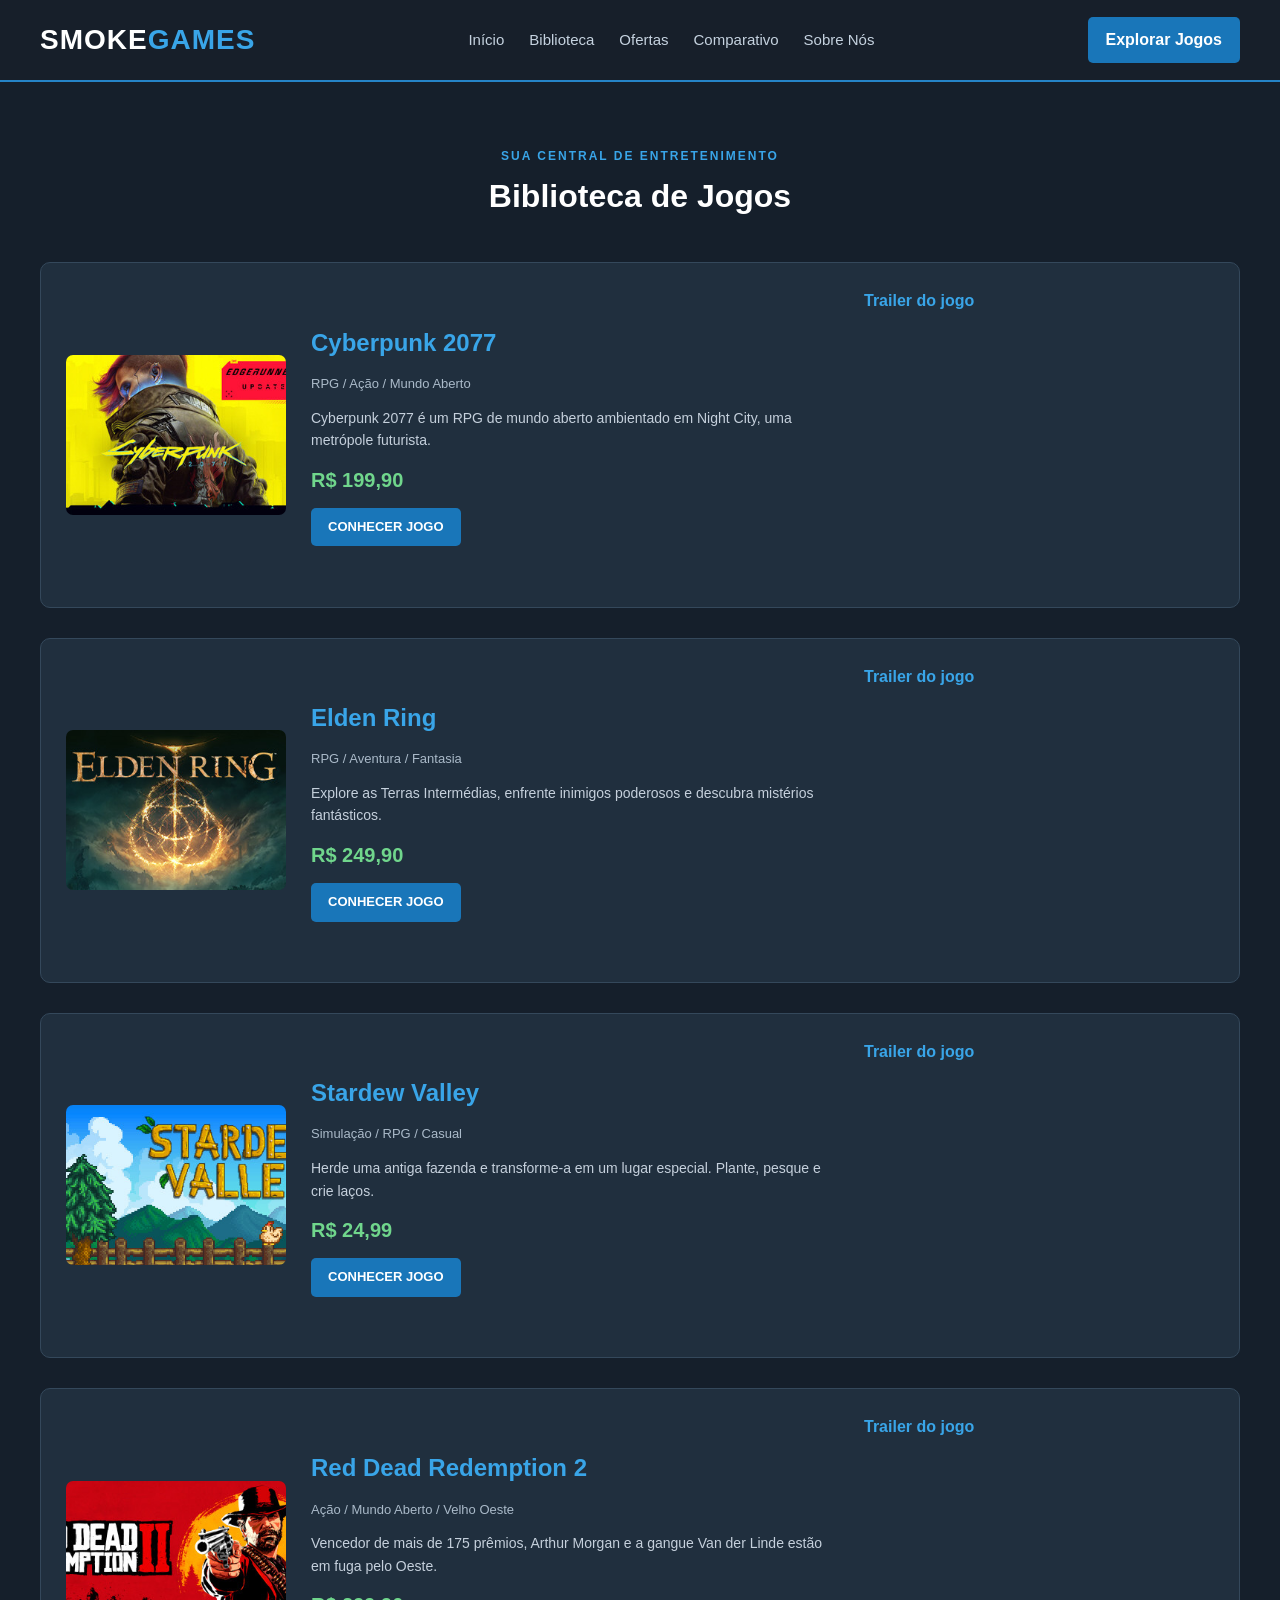
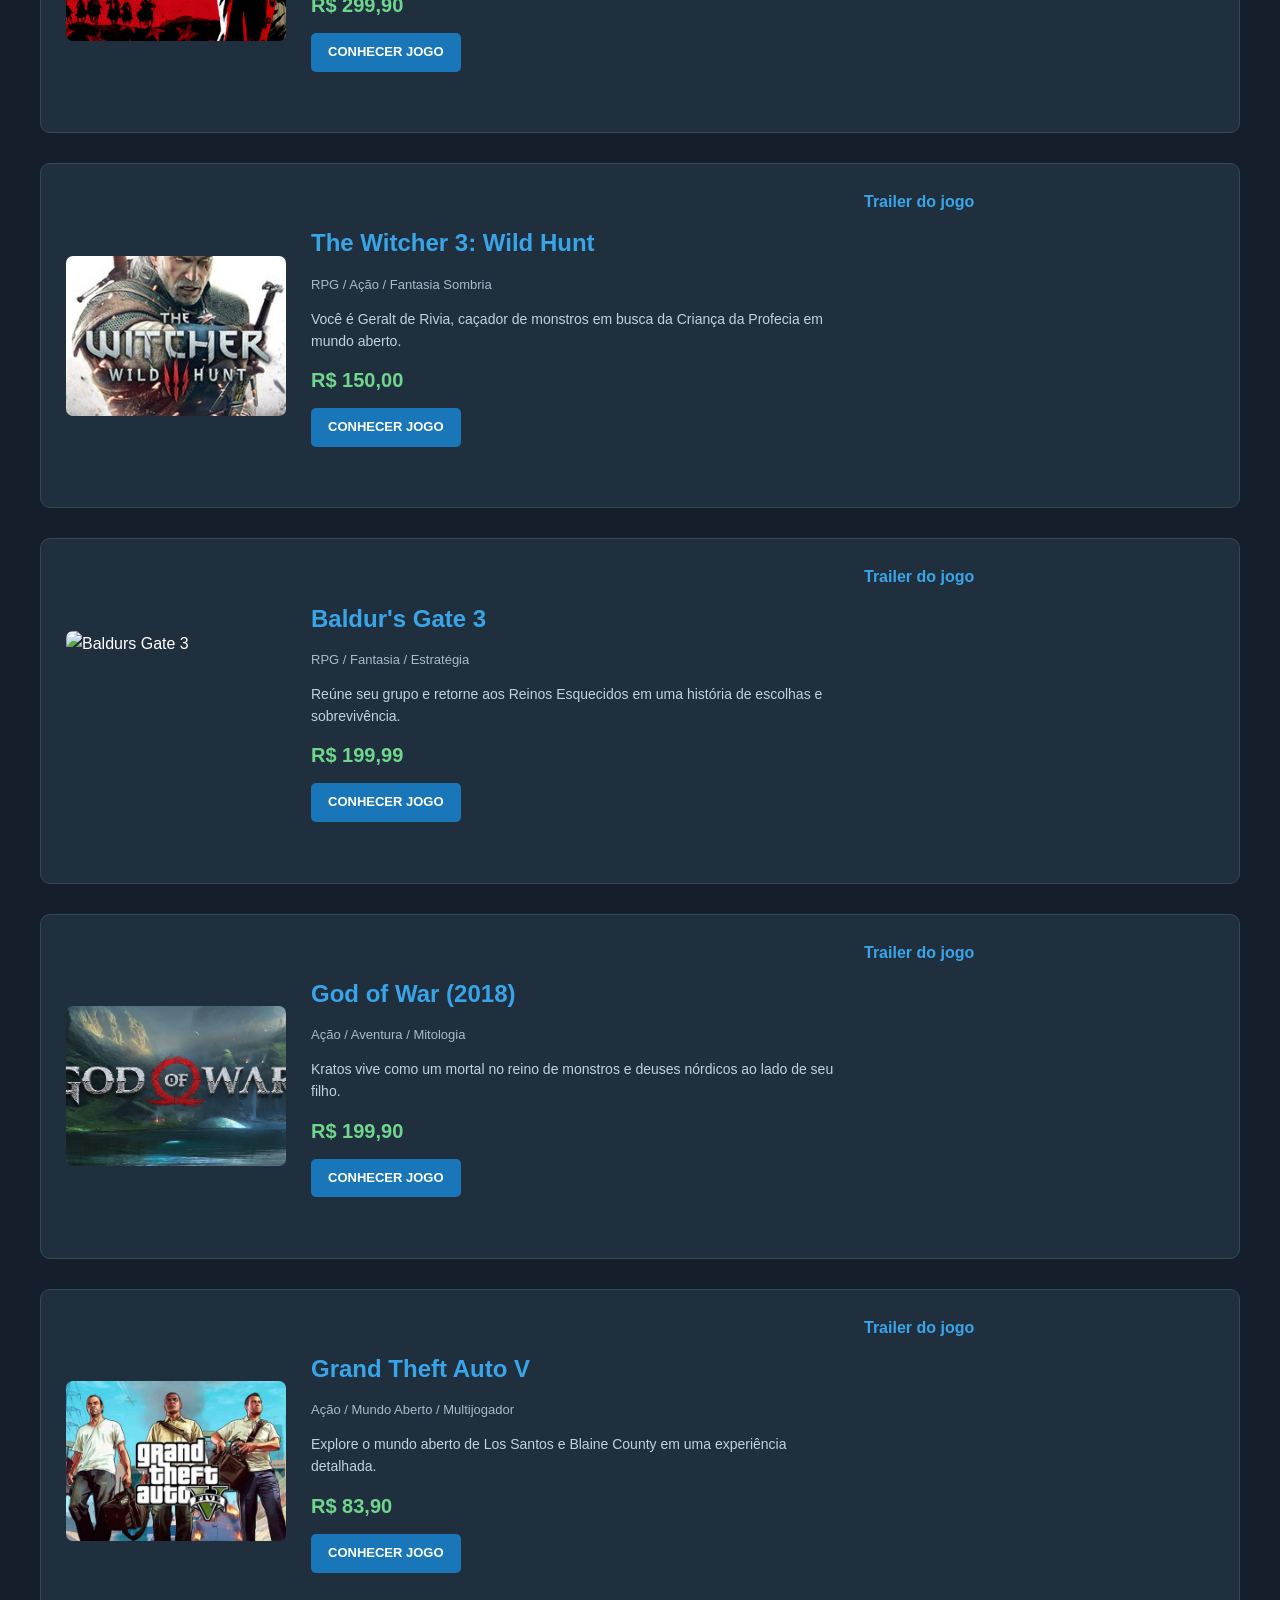
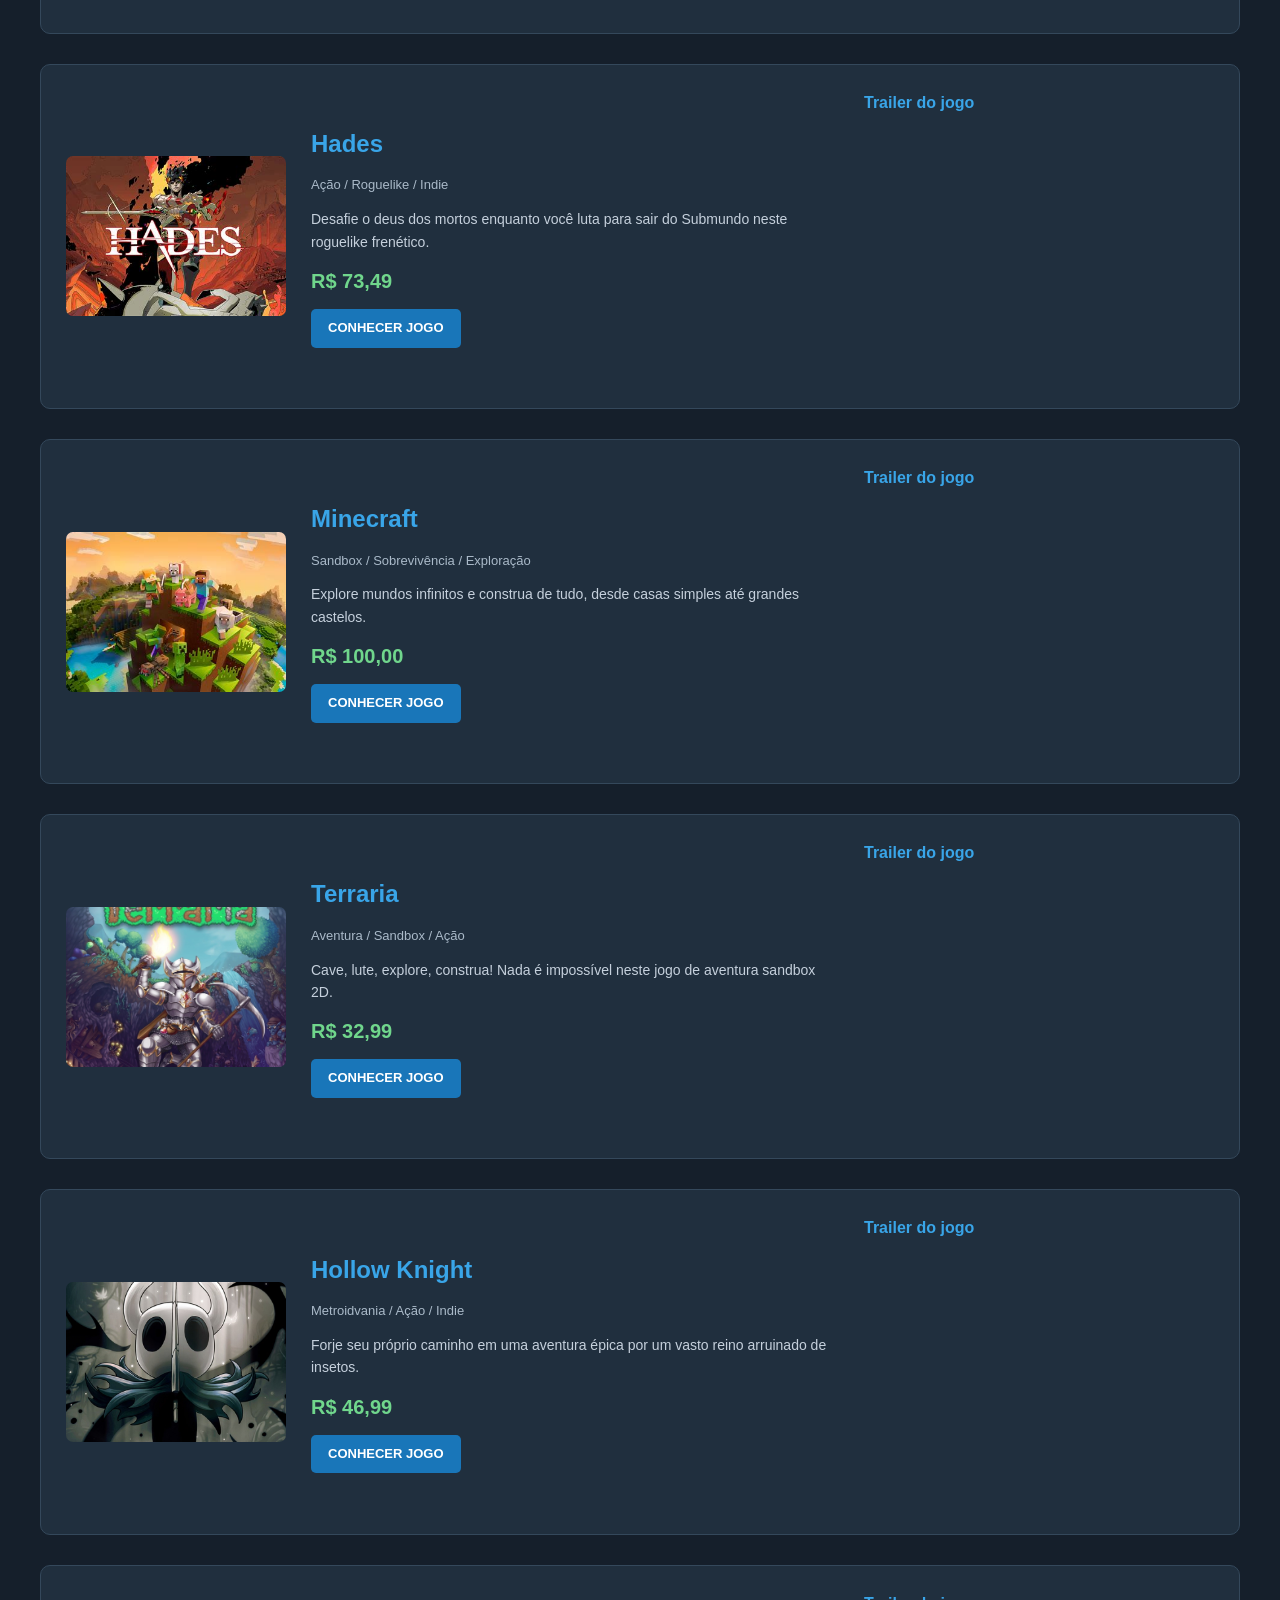
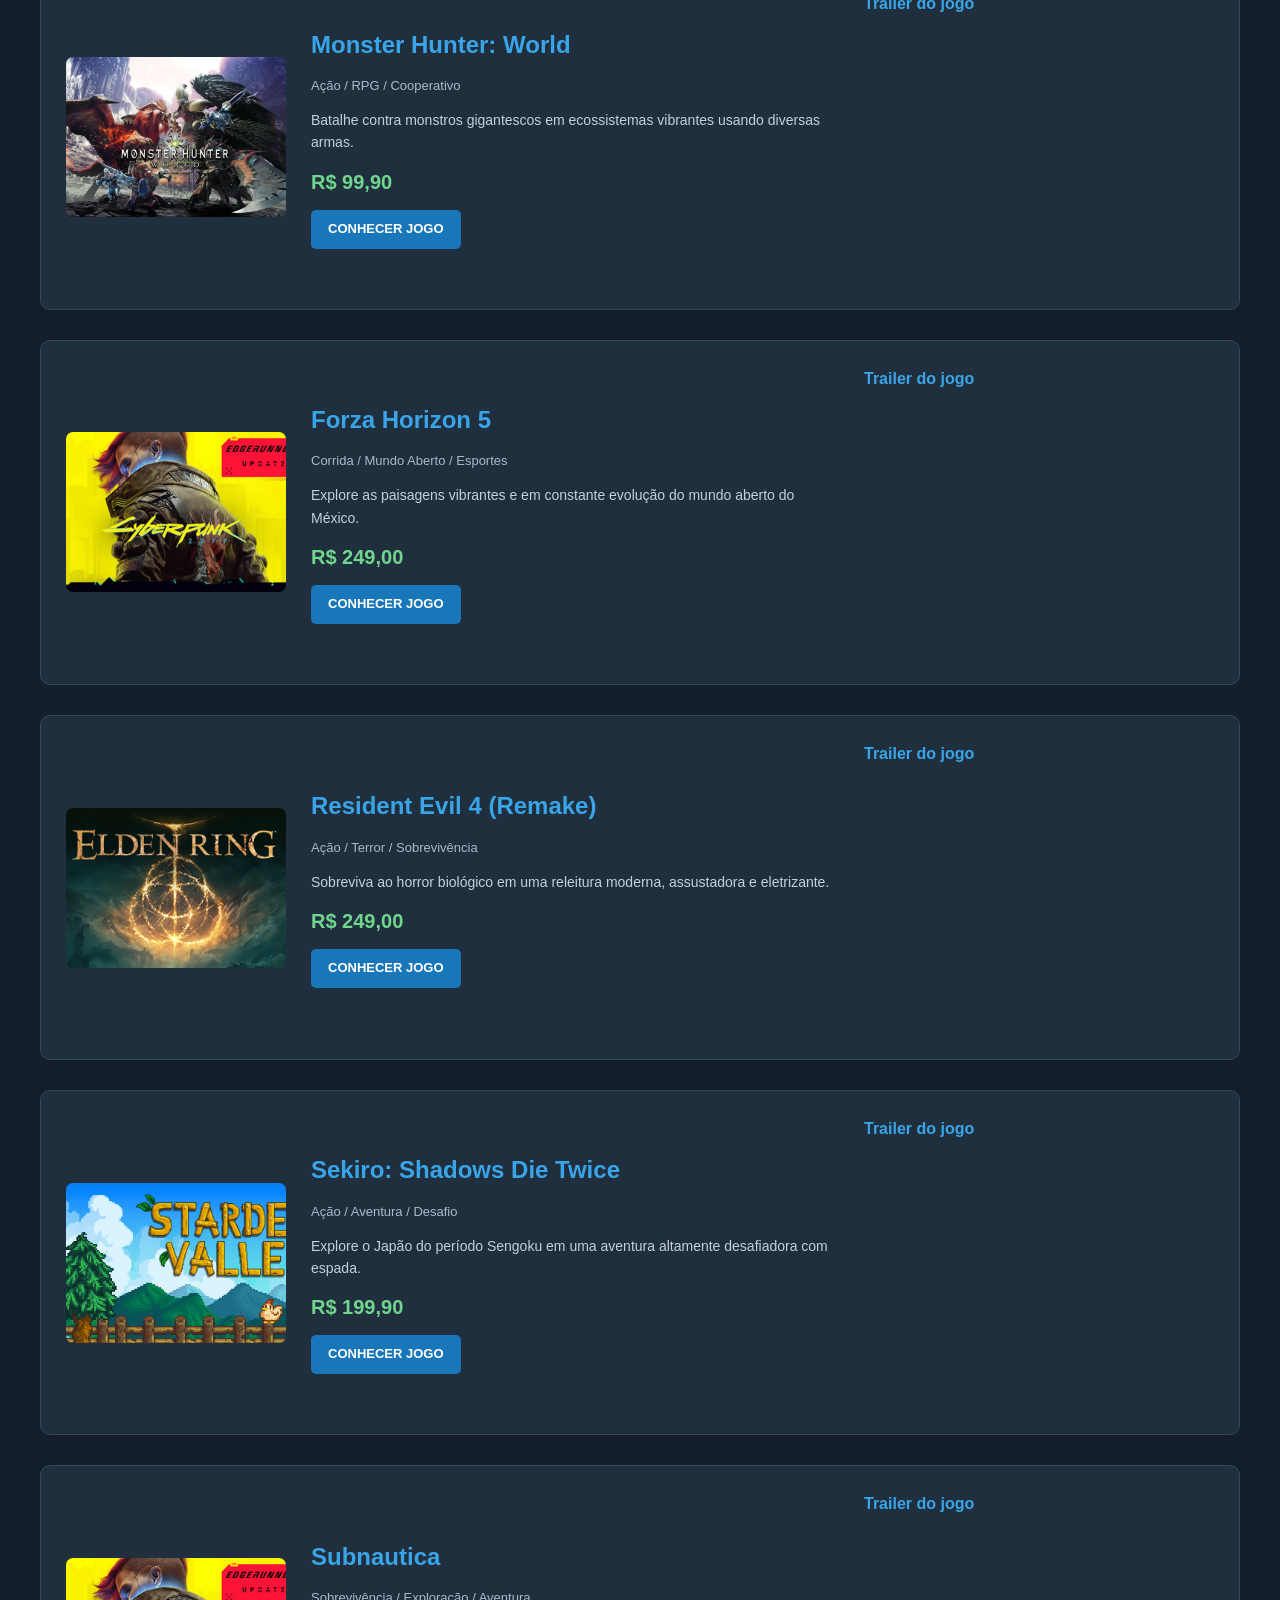
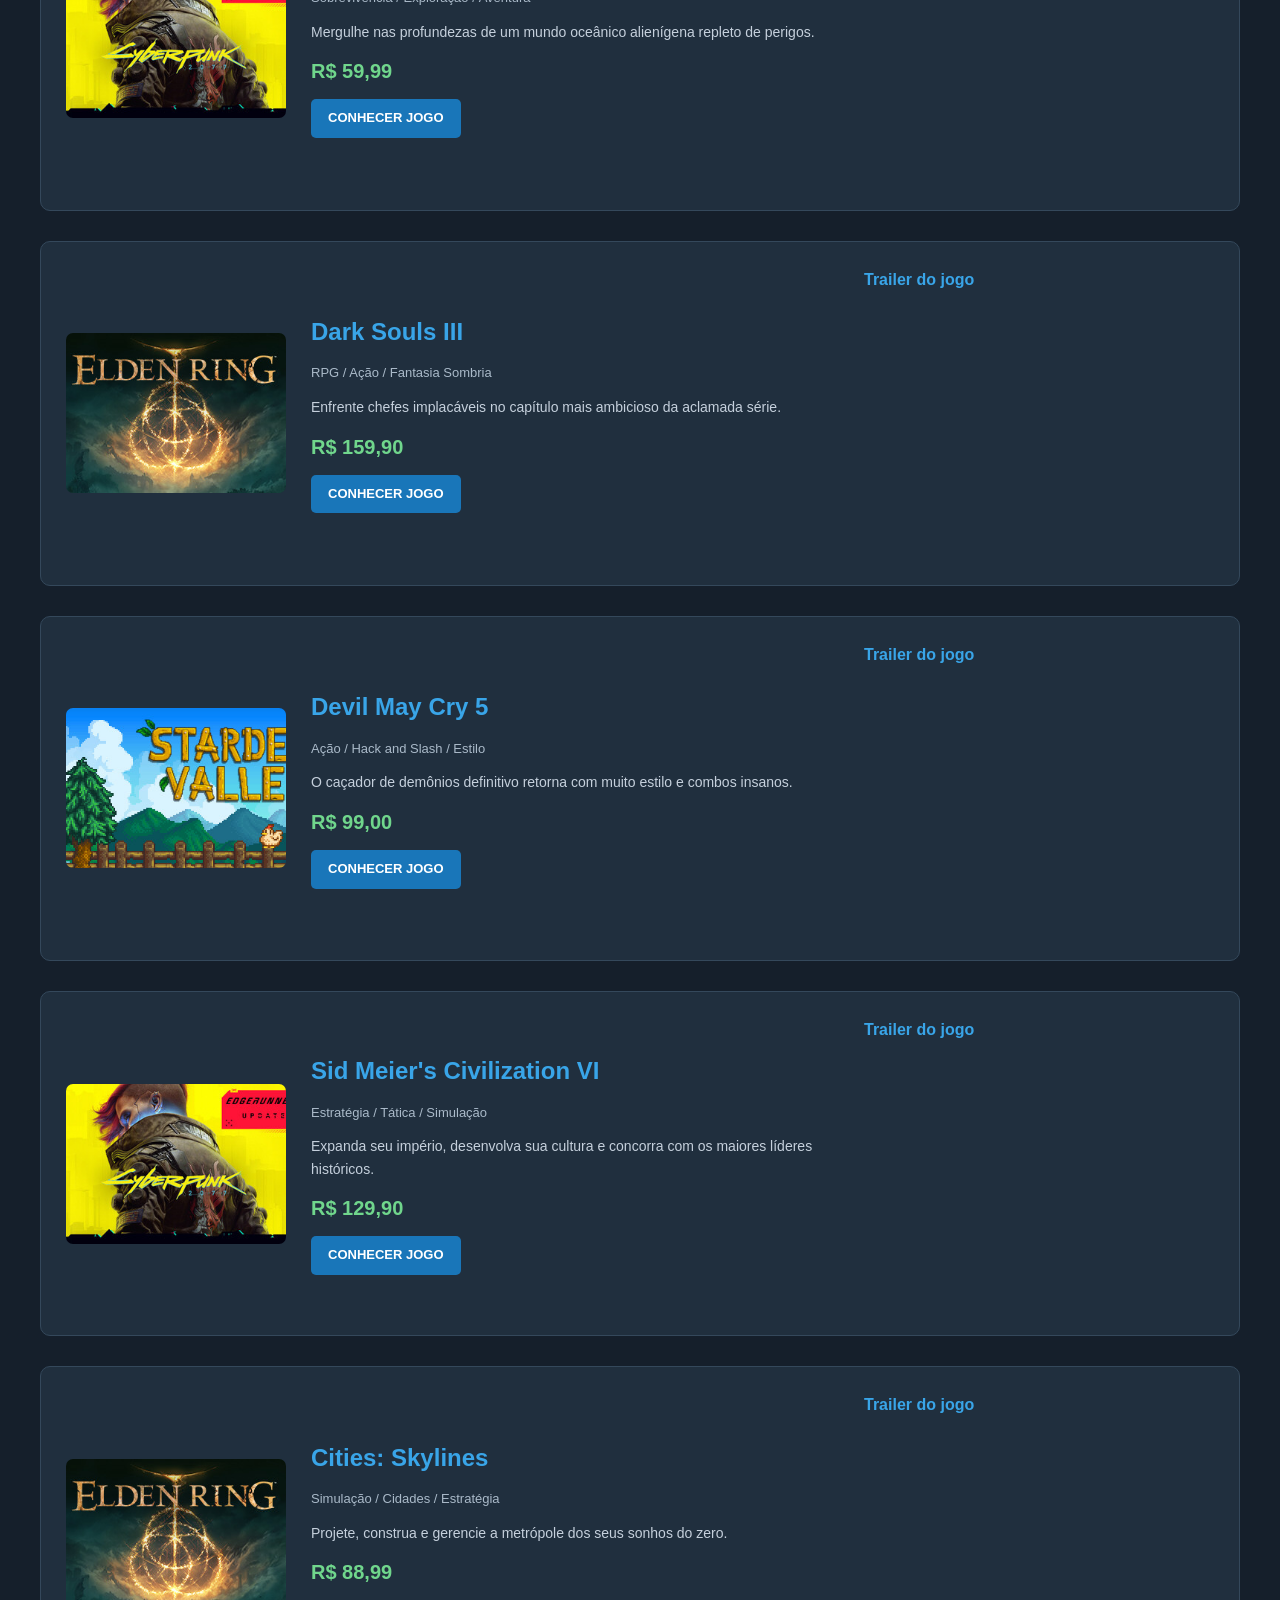
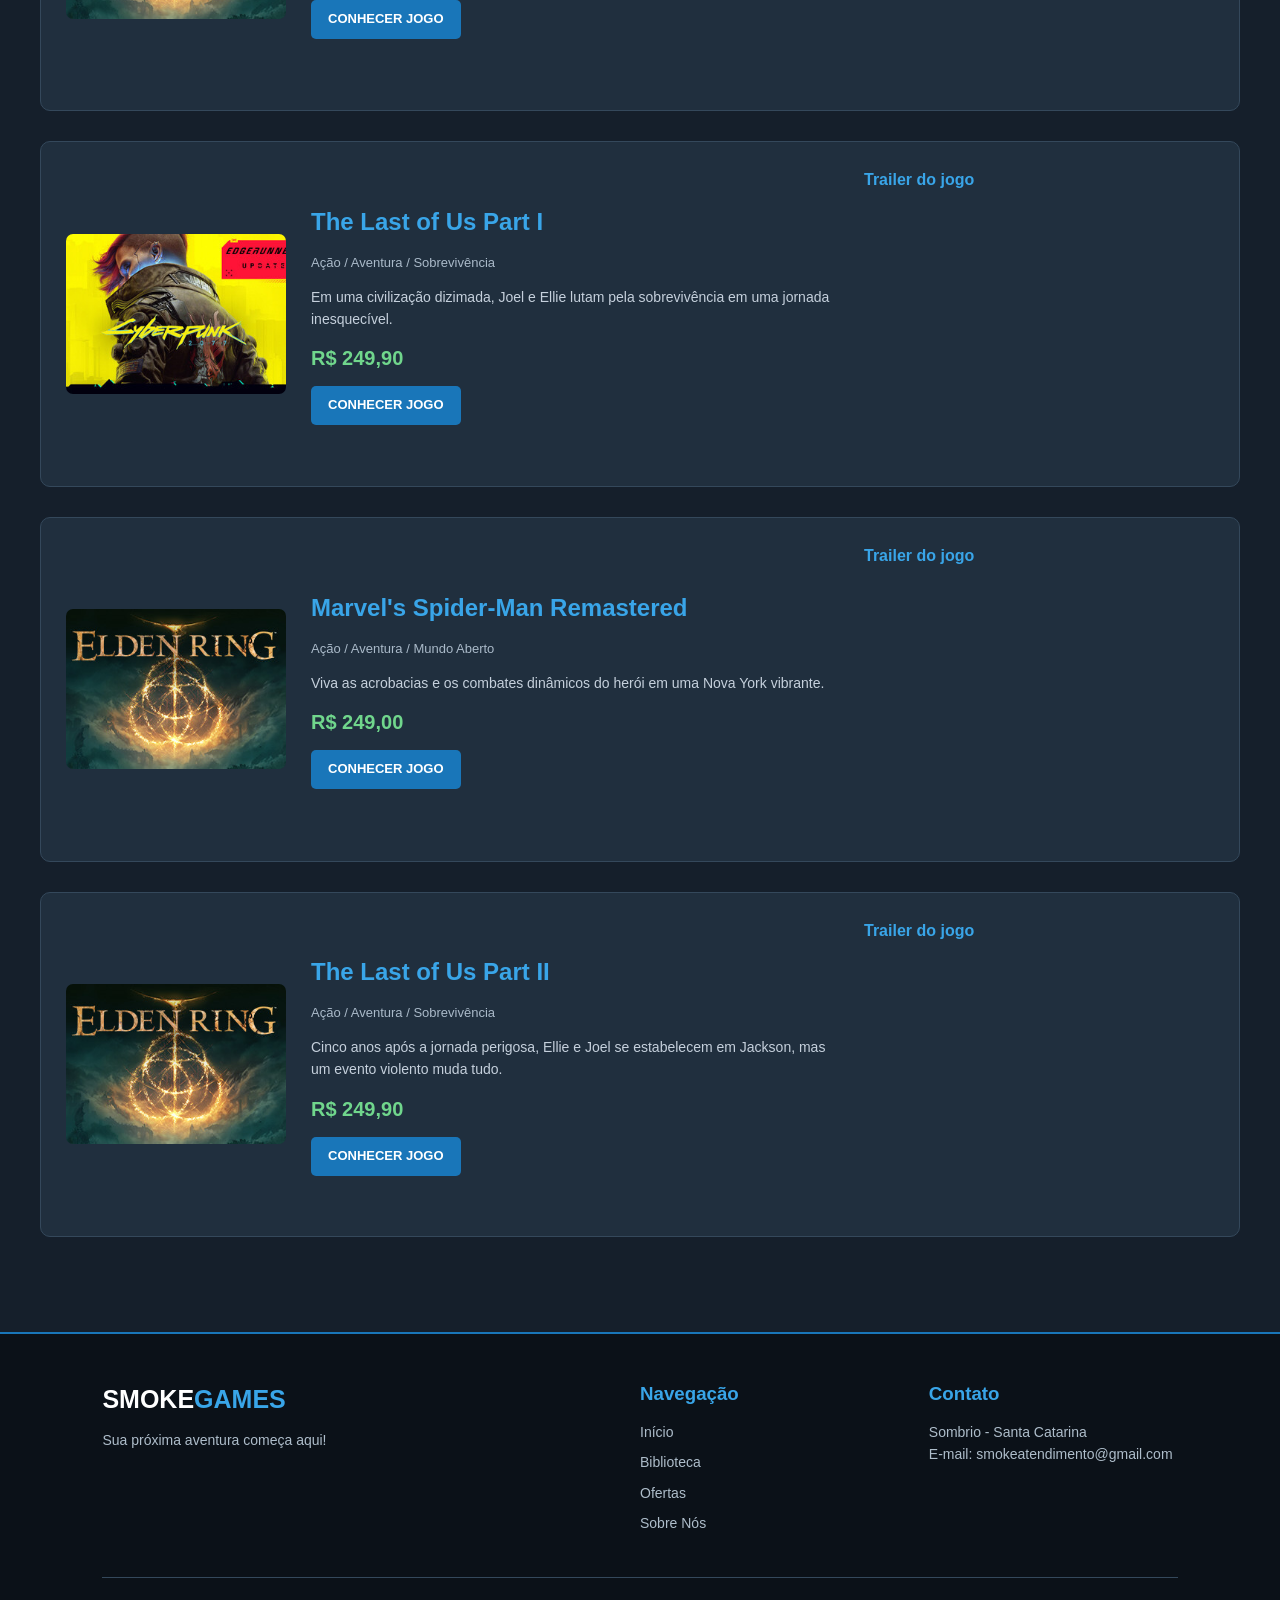
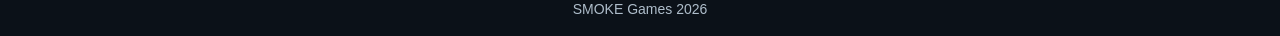
==== commit b66a99aa: "Segundo commit: Imagens biblioteca" ====
--- a/biblioteca.html
+++ b/biblioteca.html
@@ -150,7 +150,7 @@
 
             <!-- JOGO 8: GTA V -->
             <article class="jogo">
-                <div class="jogo-imagem"><img src="imagens/header_alt_assets_9.jpg" alt="Grand Theft Auto V"></div>
+                <div class="jogo-imagem"><img src="imagens/GTA.jpg" alt="Grand Theft Auto V"></div>
                 <div class="jogo-conteudo">
                     <h3>Grand Theft Auto V</h3>
                     <span class="categoria">Ação / Mundo Aberto / Multijogador</span>
@@ -166,7 +166,7 @@
 
             <!-- JOGO 9: Hades -->
             <article class="jogo">
-                <div class="jogo-imagem"><img src="imagens/header.jpg" alt="Hades"></div>
+                <div class="jogo-imagem"><img src="imagens/hades.9821sCYjohiKwwwyEA0WDgHaEK" alt="Hades"></div>
                 <div class="jogo-conteudo">
                     <h3>Hades</h3>
                     <span class="categoria">Ação / Roguelike / Indie</span>
@@ -182,7 +182,7 @@
 
             <!-- JOGO 10: Minecraft -->
             <article class="jogo">
-                <div class="jogo-imagem"><img src="imagens/header (1).jpg" alt="Minecraft"></div>
+                <div class="jogo-imagem"><img src="imagens/mine.0L9oSnoLyNKnqNE4jLTUBAHaEK" alt="Minecraft"></div>
                 <div class="jogo-conteudo">
                     <h3>Minecraft</h3>
                     <span class="categoria">Sandbox / Sobrevivência / Exploração</span>
@@ -198,7 +198,7 @@
 
             <!-- JOGO 11: Terraria -->
             <article class="jogo">
-                <div class="jogo-imagem"><img src="imagens/header_alt_assets_9.jpg" alt="Terraria"></div>
+                <div class="jogo-imagem"><img src="imagens/terraria.jpg" alt="Terraria"></div>
                 <div class="jogo-conteudo">
                     <h3>Terraria</h3>
                     <span class="categoria">Aventura / Sandbox / Ação</span>
@@ -214,7 +214,7 @@
 
             <!-- JOGO 12: Hollow Knight -->
             <article class="jogo">
-                <div class="jogo-imagem"><img src="imagens/header.jpg" alt="Hollow Knight"></div>
+                <div class="jogo-imagem"><img src="imagens/hollow.jpg" alt="Hollow Knight"></div>
                 <div class="jogo-conteudo">
                     <h3>Hollow Knight</h3>
                     <span class="categoria">Metroidvania / Ação / Indie</span>
@@ -230,7 +230,7 @@
 
             <!-- JOGO 13: Monster Hunter World -->
             <article class="jogo">
-                <div class="jogo-imagem"><img src="imagens/header (1).jpg" alt="Monster Hunter World"></div>
+                <div class="jogo-imagem"><img src="imagens/monster.jpg" alt="Monster Hunter World"></div>
                 <div class="jogo-conteudo">
                     <h3>Monster Hunter: World</h3>
                     <span class="categoria">Ação / RPG / Cooperativo</span>
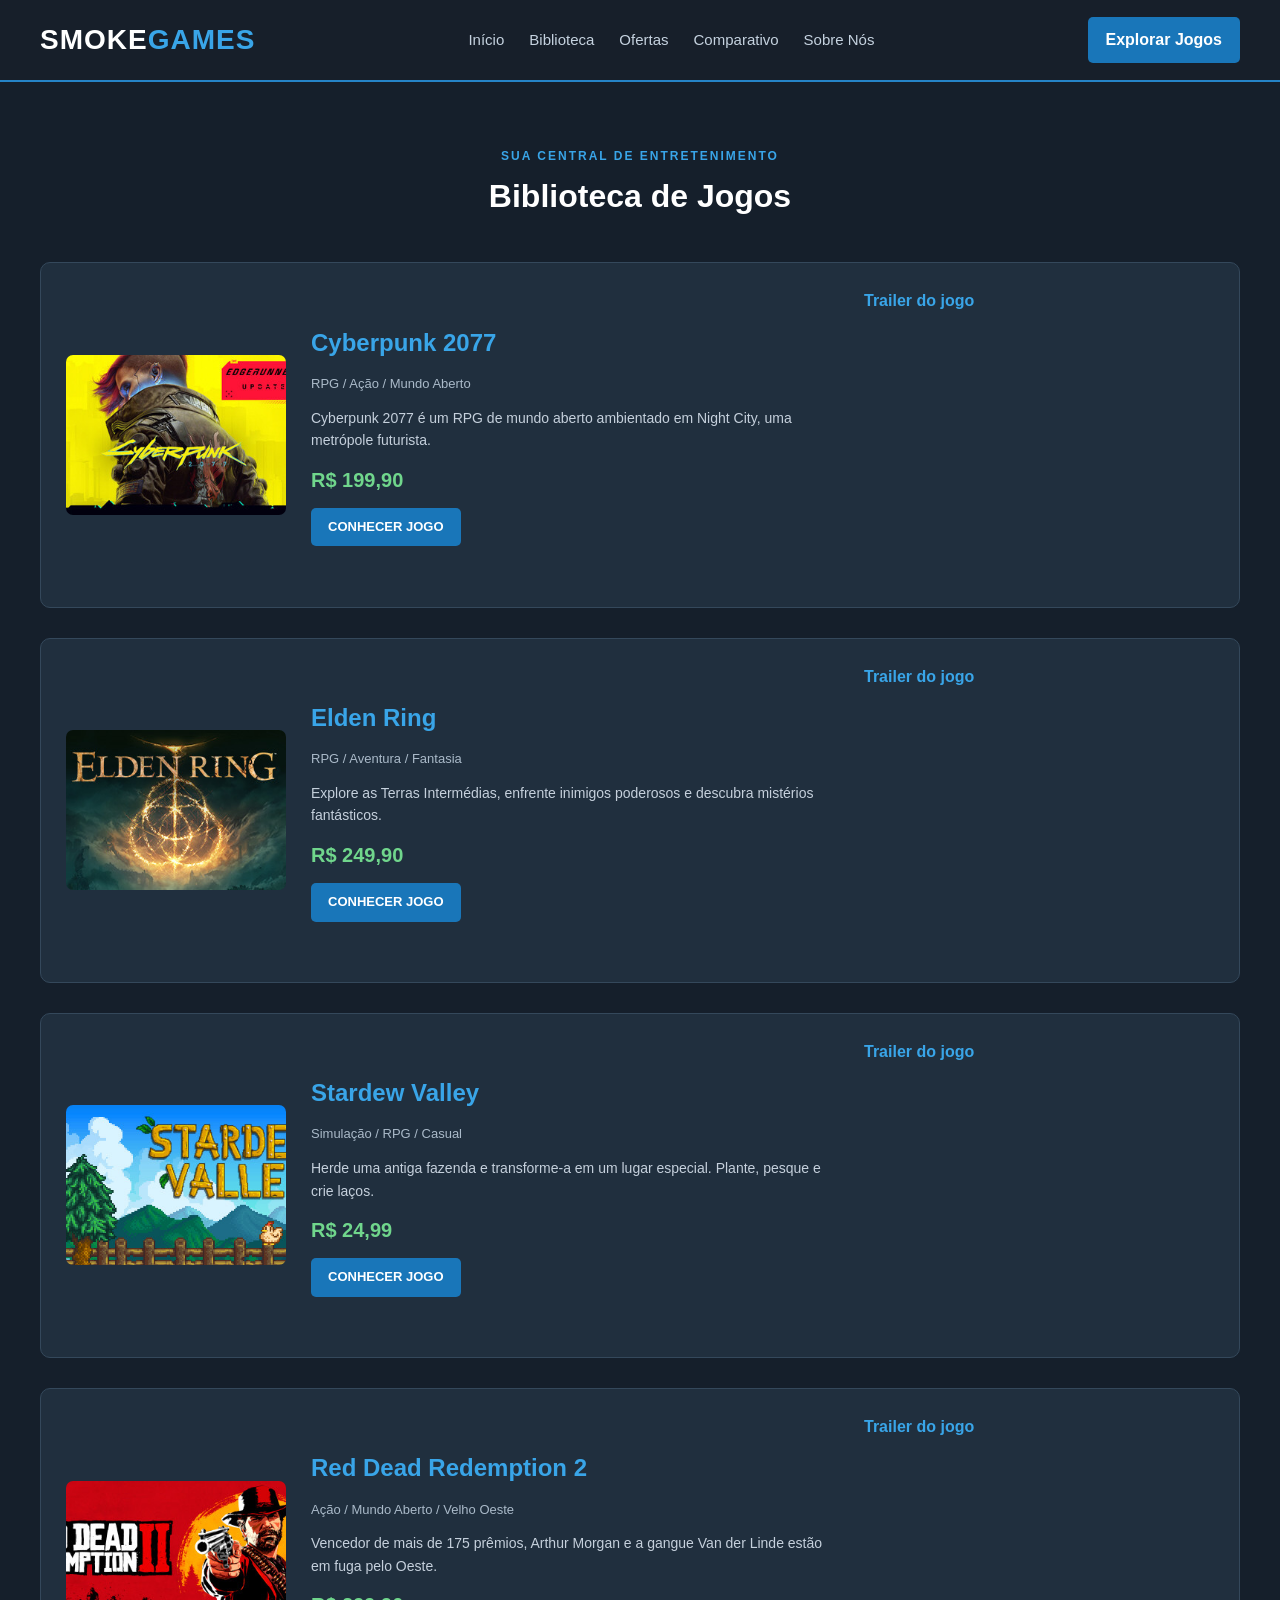
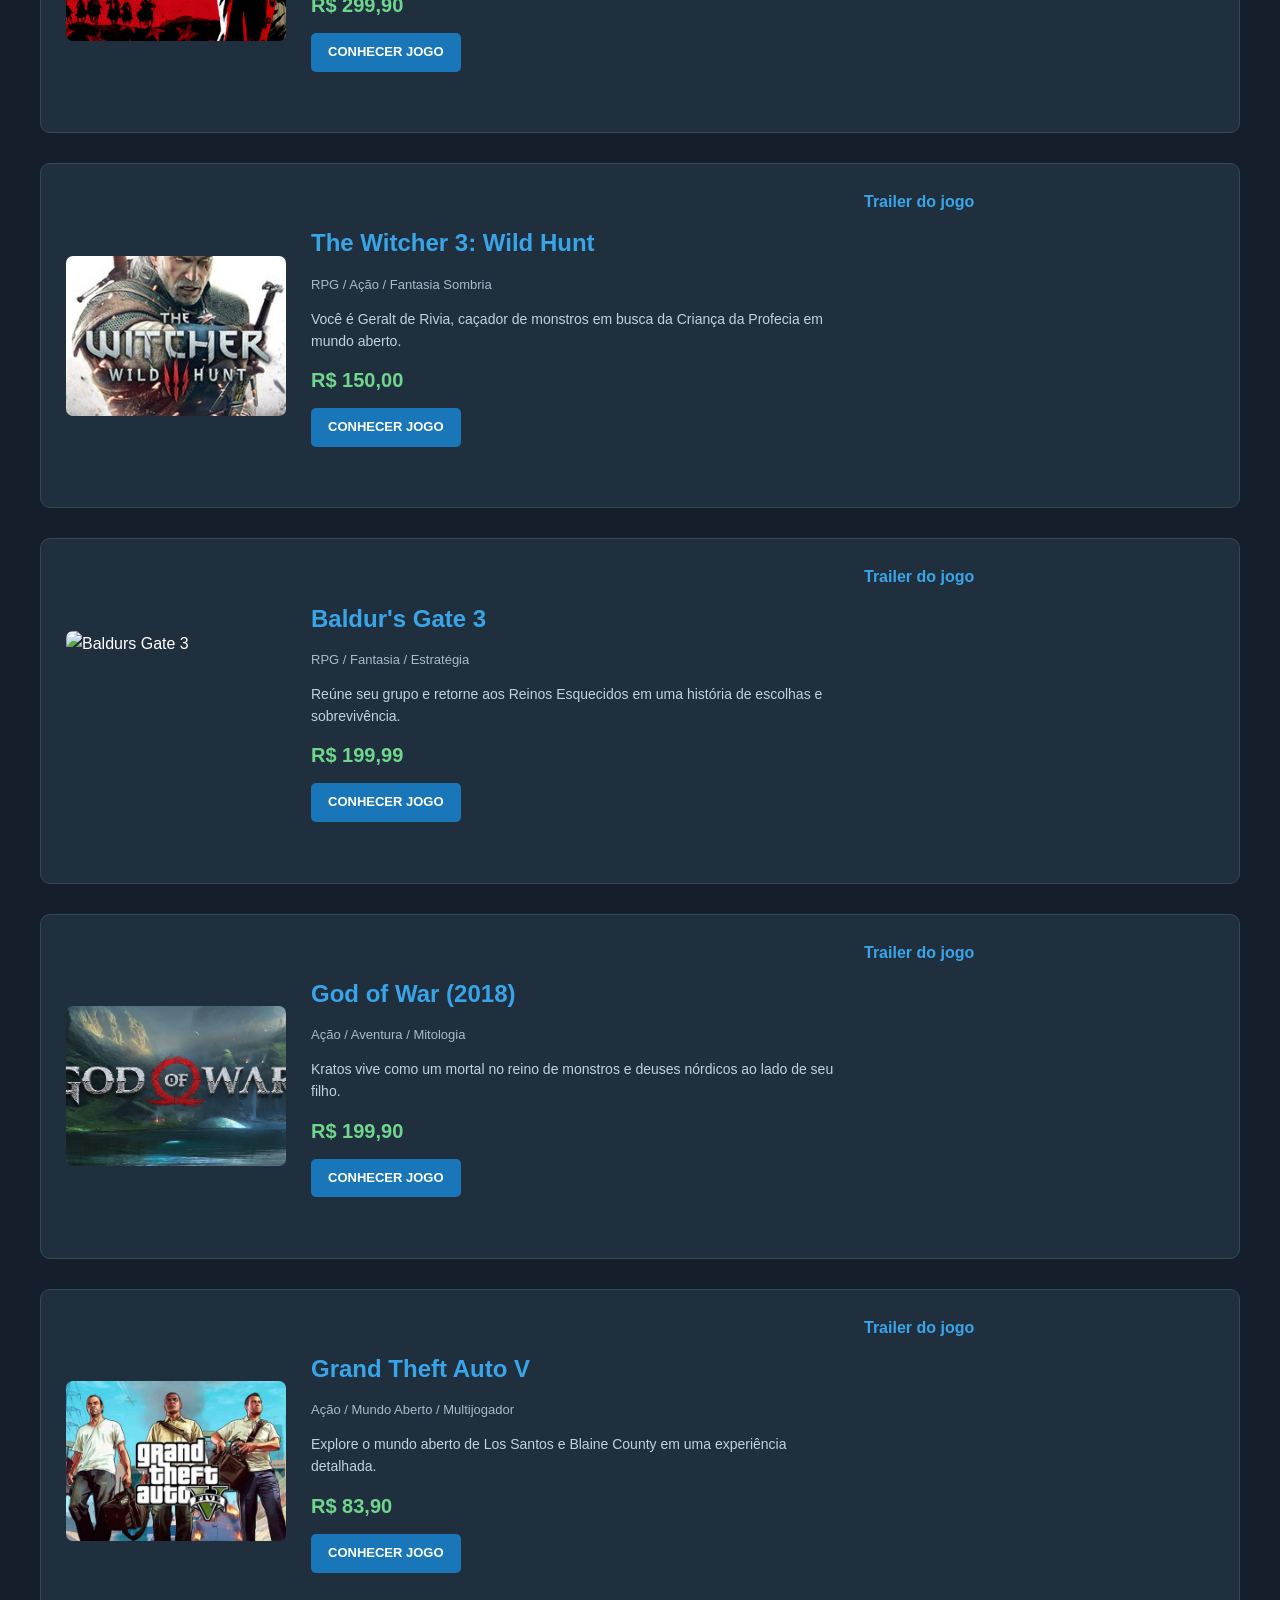
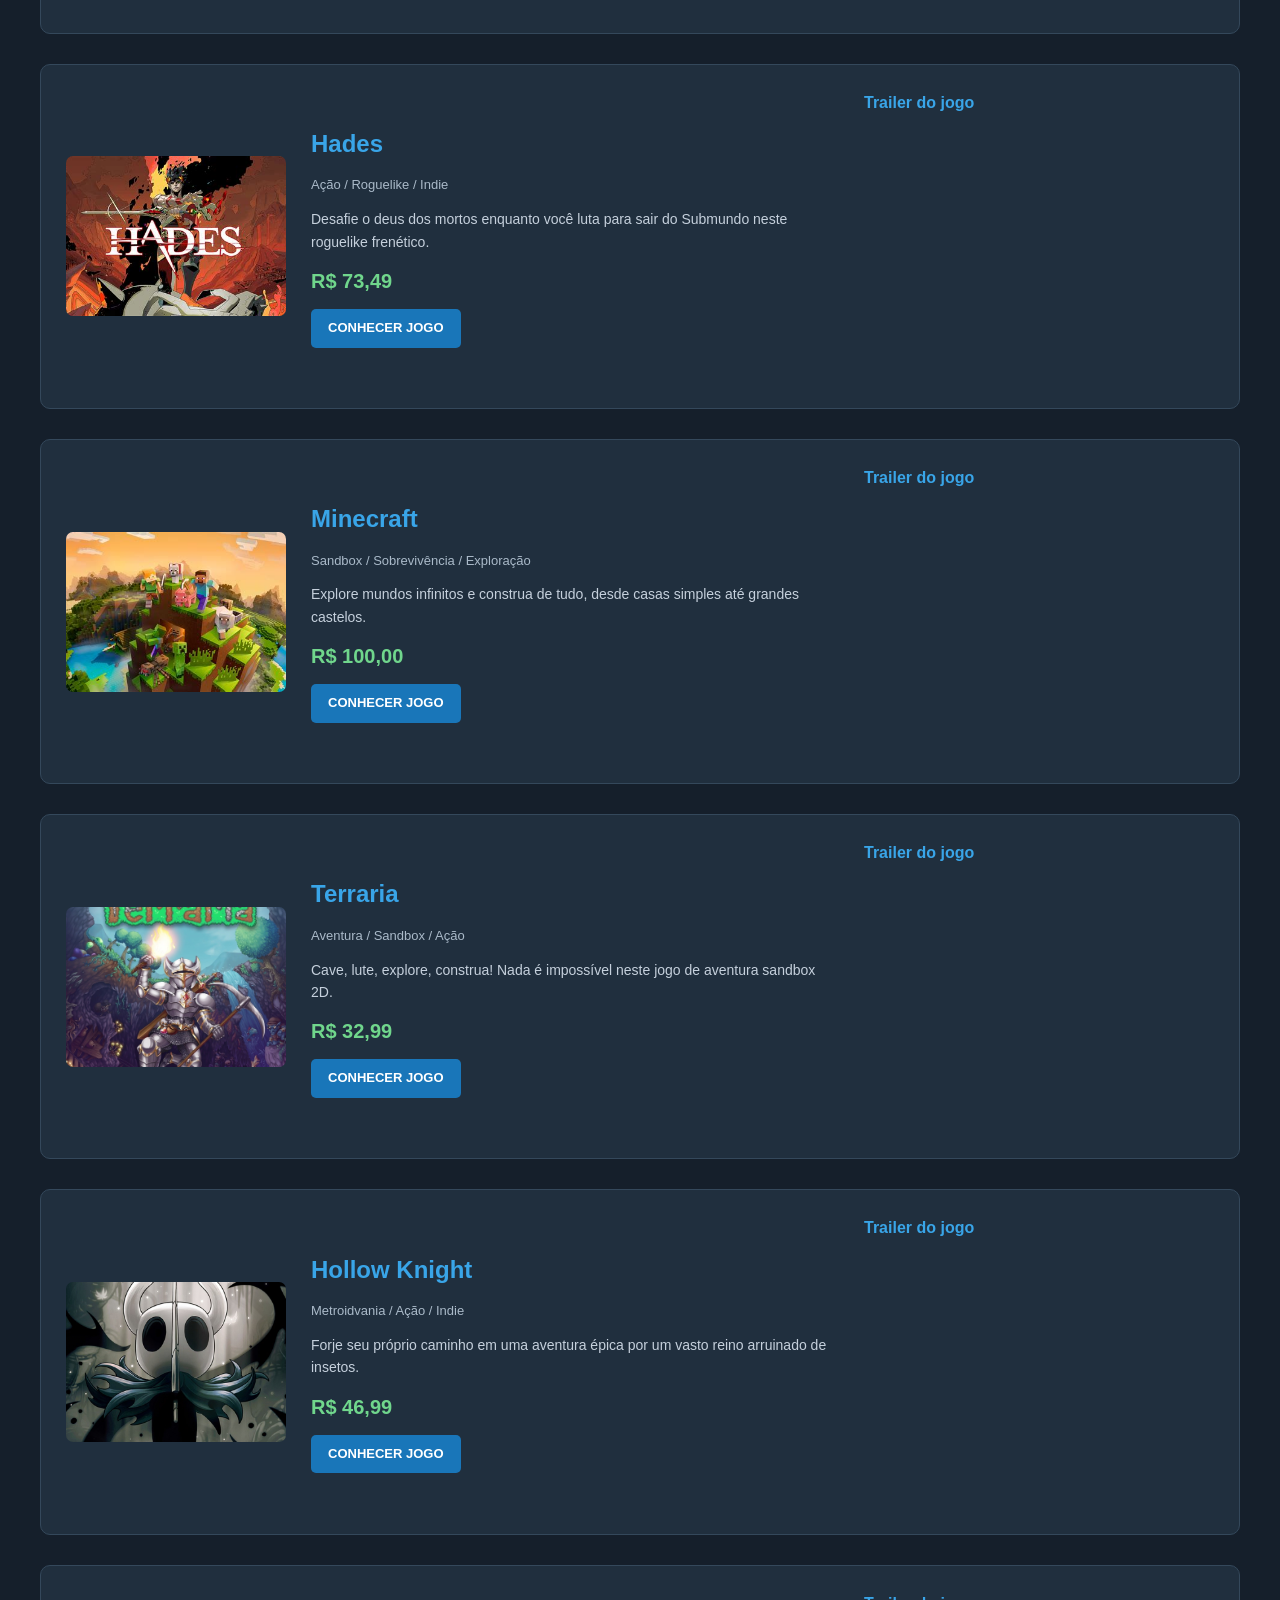
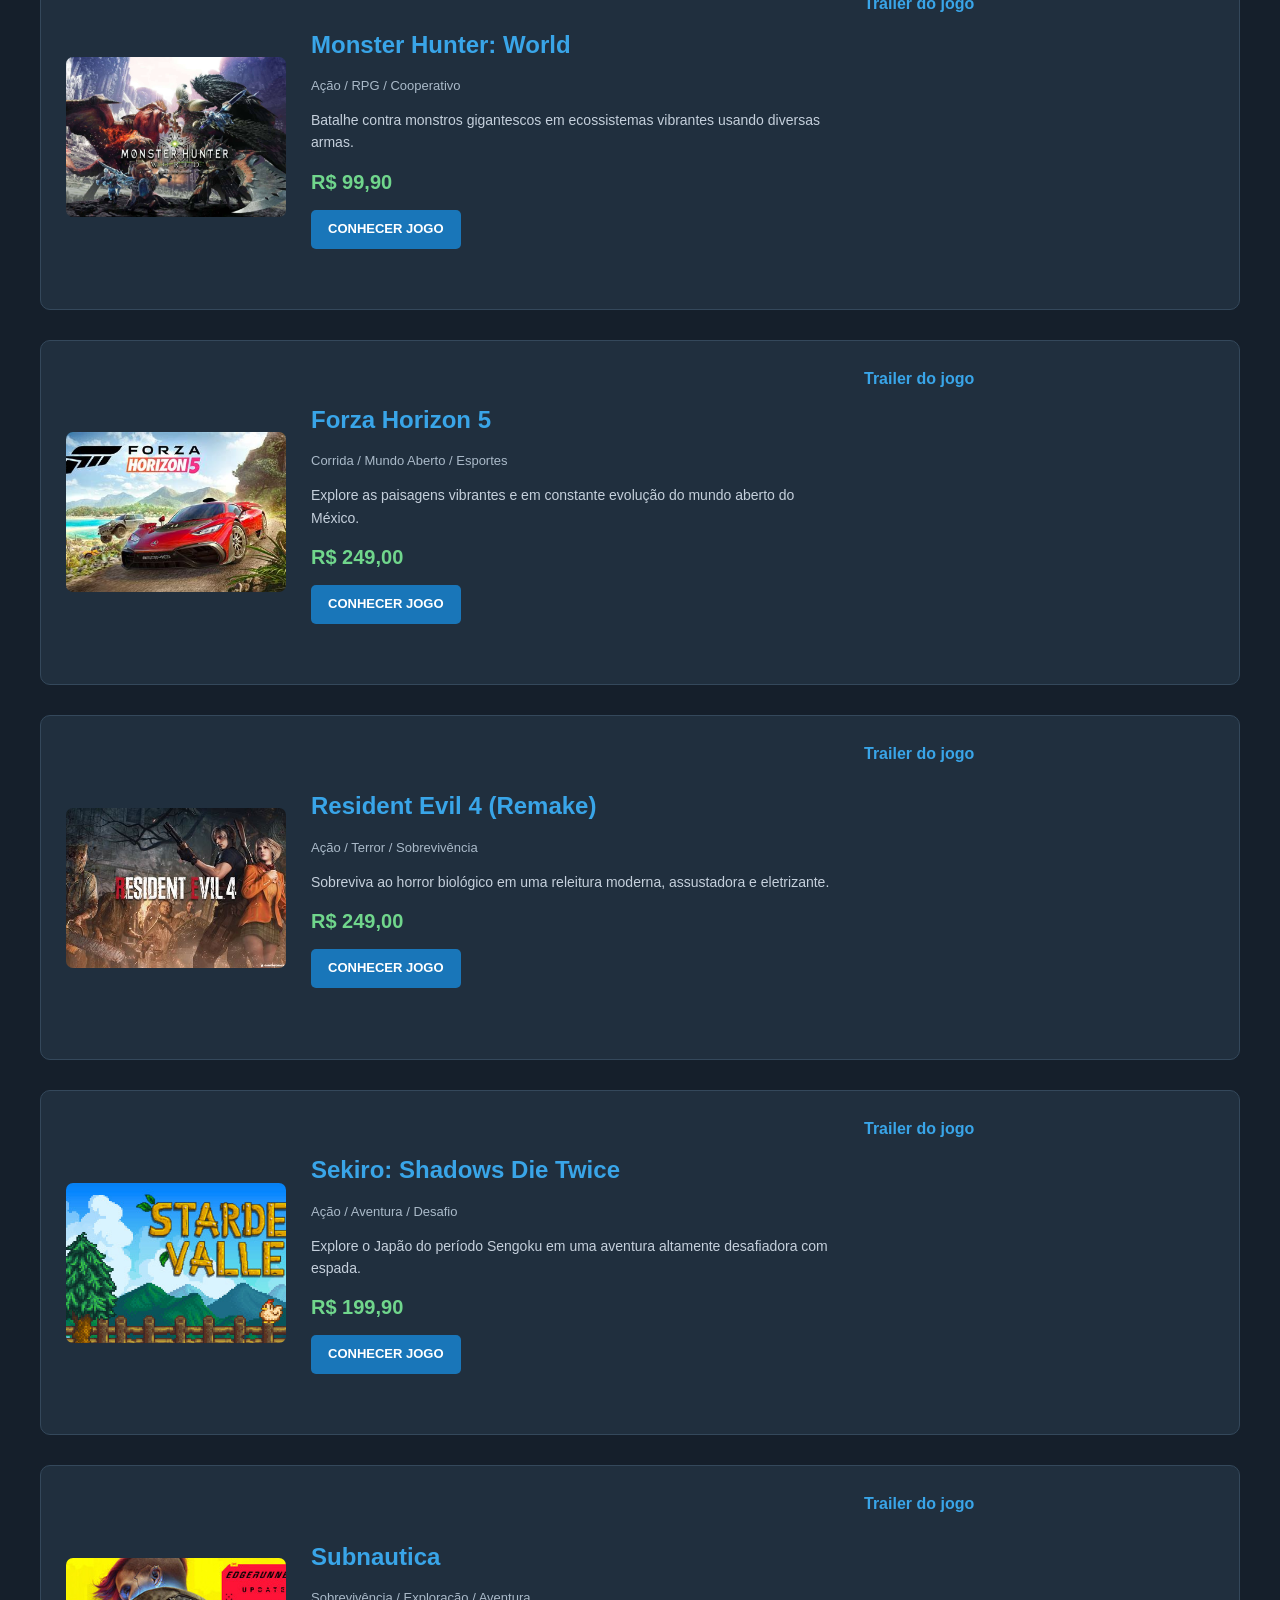
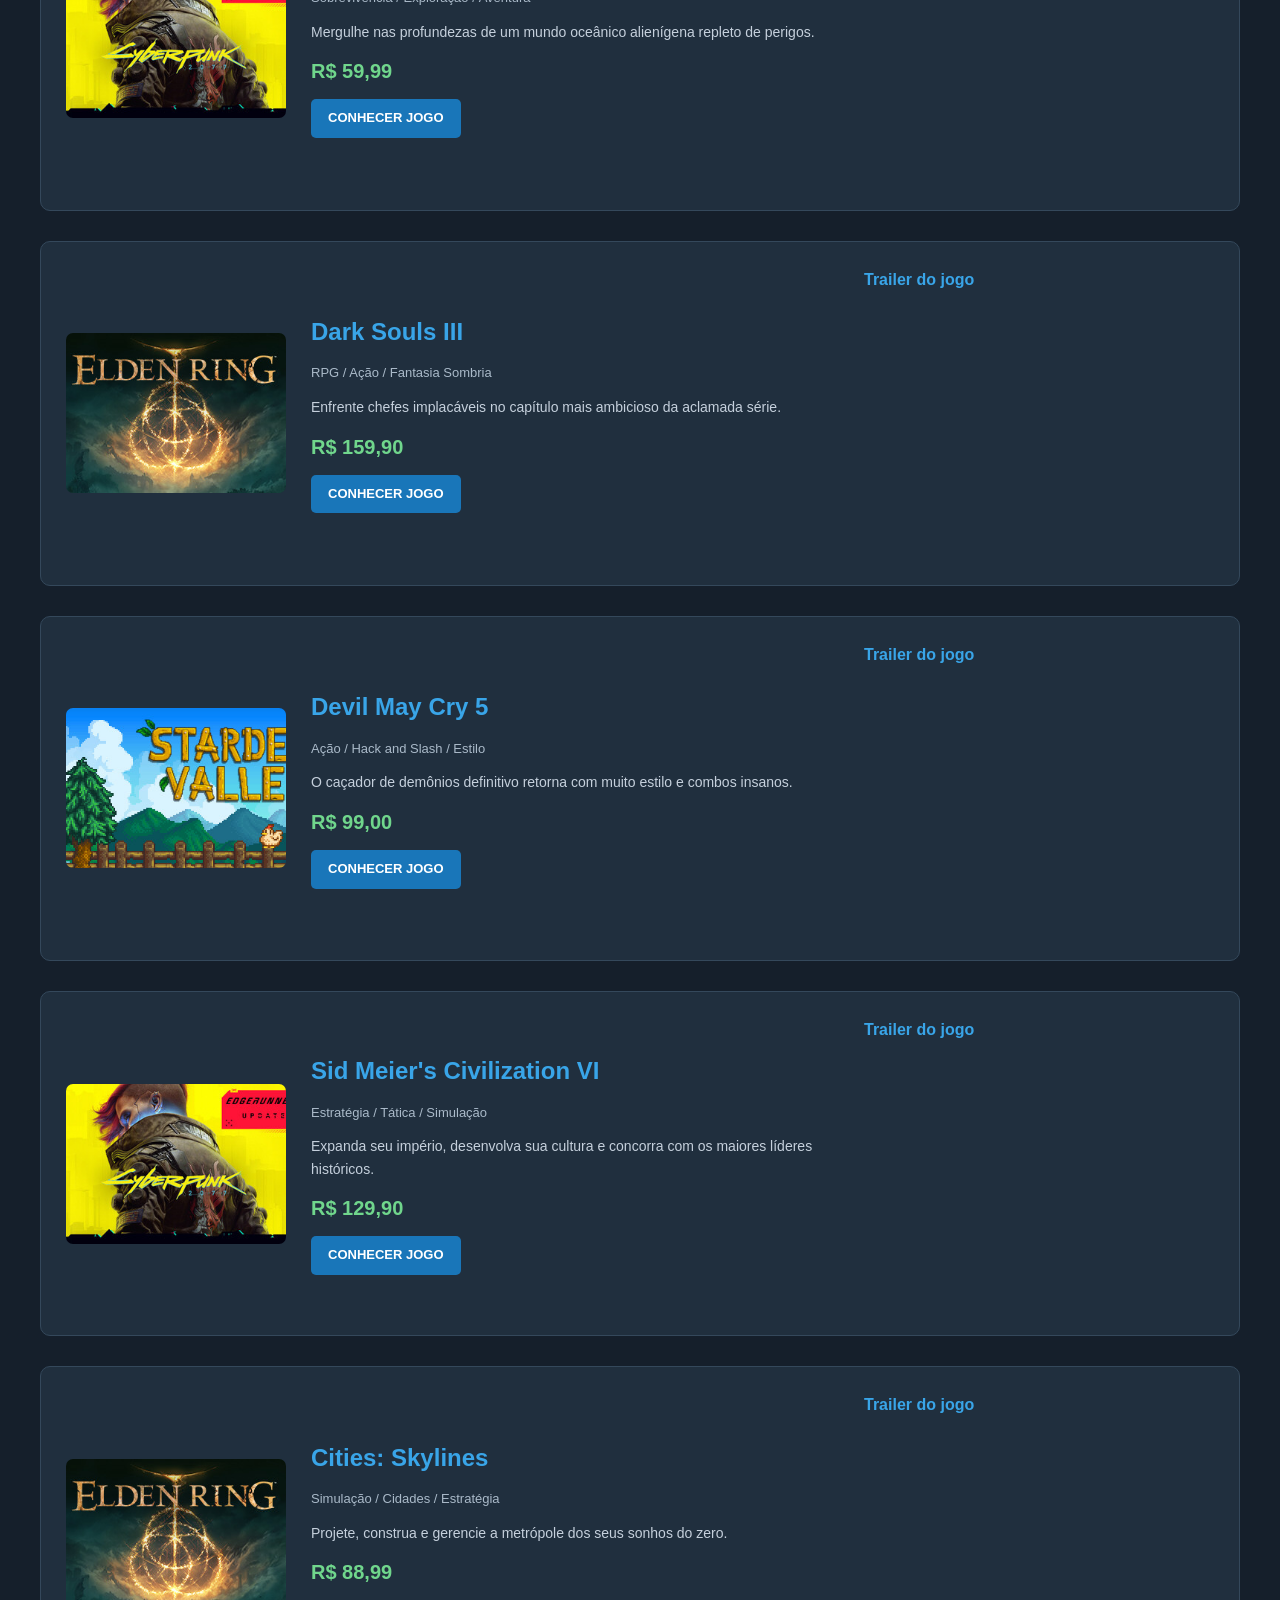
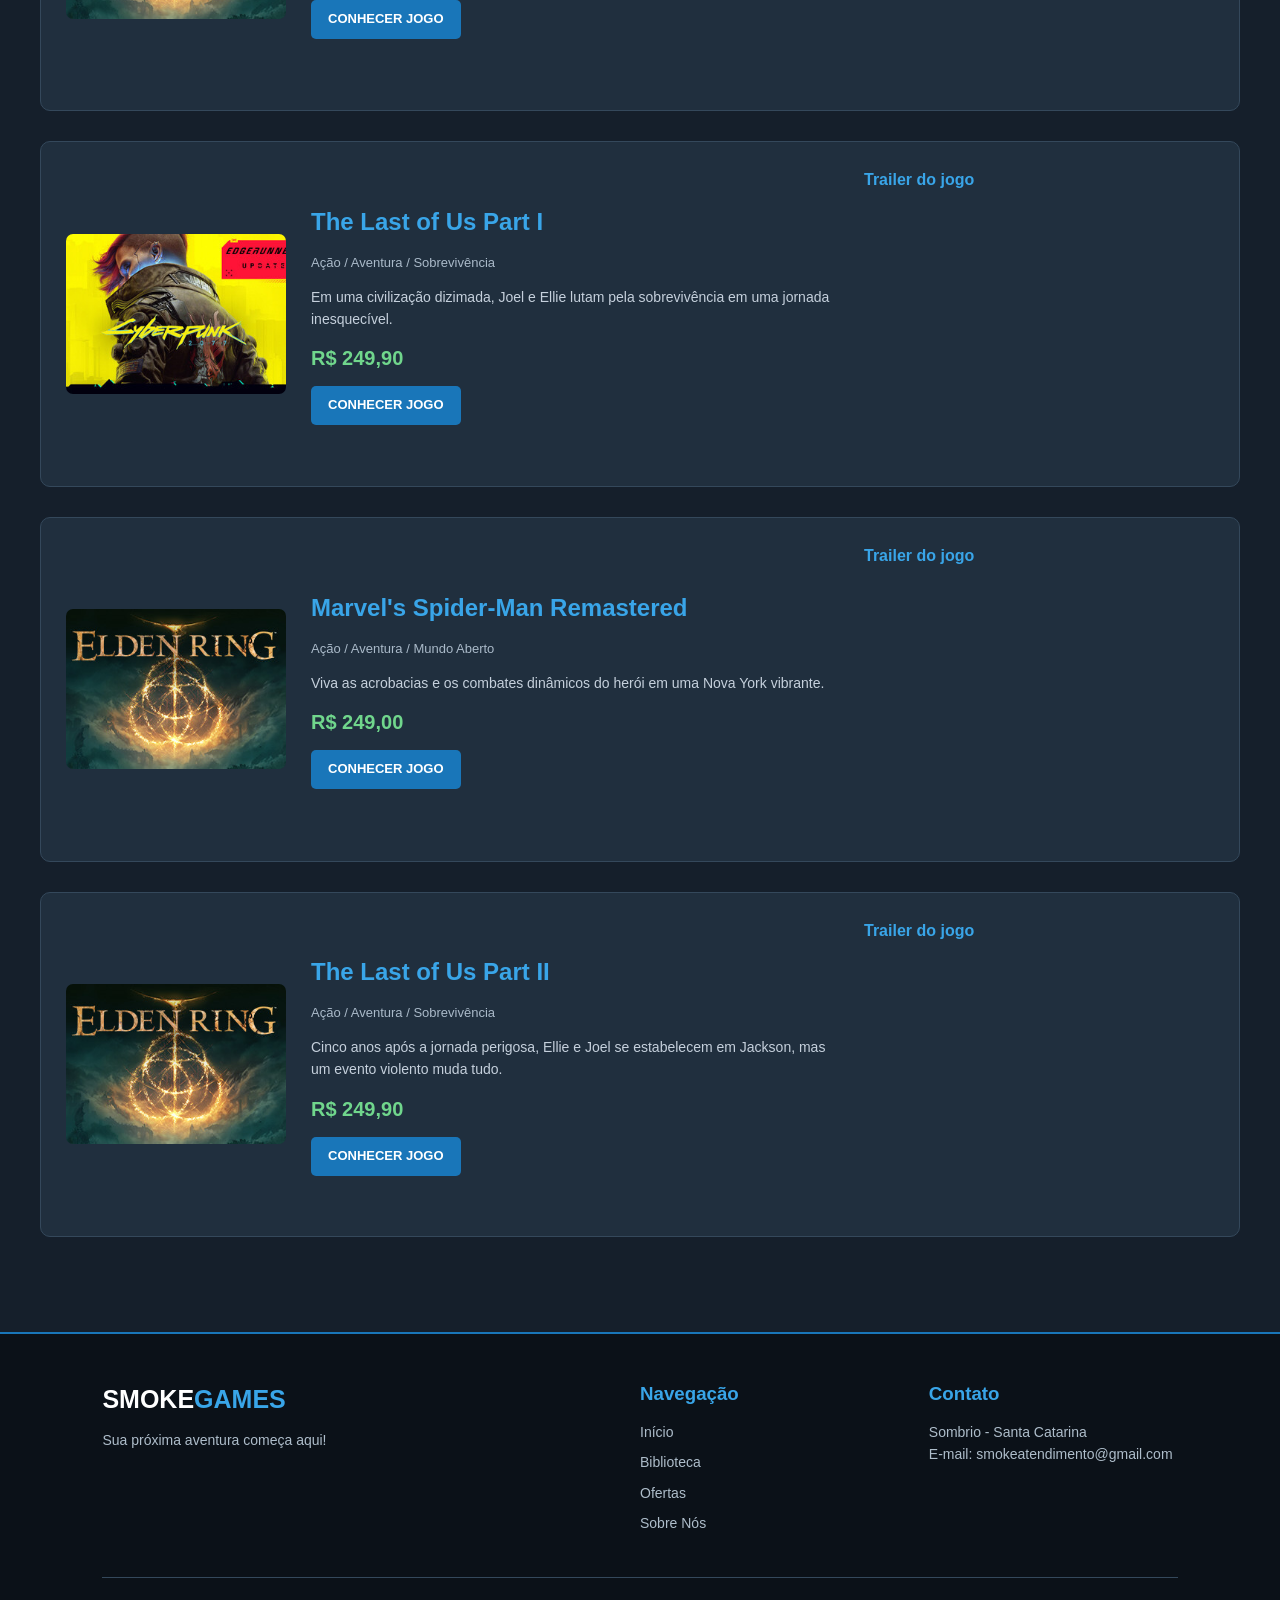
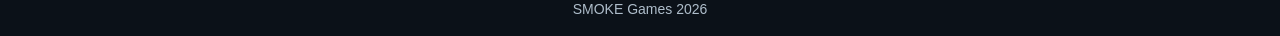
==== commit d4af22cb: "Terceiro commit: imagens biblioteca 2" ====
--- a/biblioteca.html
+++ b/biblioteca.html
@@ -246,7 +246,7 @@
 
             <!-- JOGO 14: Forza Horizon 5 -->
             <article class="jogo">
-                <div class="jogo-imagem"><img src="imagens/header_alt_assets_9.jpg" alt="Forza Horizon 5"></div>
+                <div class="jogo-imagem"><img src="imagens/forza.40Vj5D-h81r3Dy1oazyawwHaEK" alt="Forza Horizon 5"></div>
                 <div class="jogo-conteudo">
                     <h3>Forza Horizon 5</h3>
                     <span class="categoria">Corrida / Mundo Aberto / Esportes</span>
@@ -262,7 +262,7 @@
 
             <!-- JOGO 15: Resident Evil 4 Remake -->
             <article class="jogo">
-                <div class="jogo-imagem"><img src="imagens/header.jpg" alt="Resident Evil 4 Remake"></div>
+                <div class="jogo-imagem"><img src="imagens/re4.W2ioS5ZTSdQHSkHe7PNXQAHaEy" alt="Resident Evil 4 Remake"></div>
                 <div class="jogo-conteudo">
                     <h3>Resident Evil 4 (Remake)</h3>
                     <span class="categoria">Ação / Terror / Sobrevivência</span>
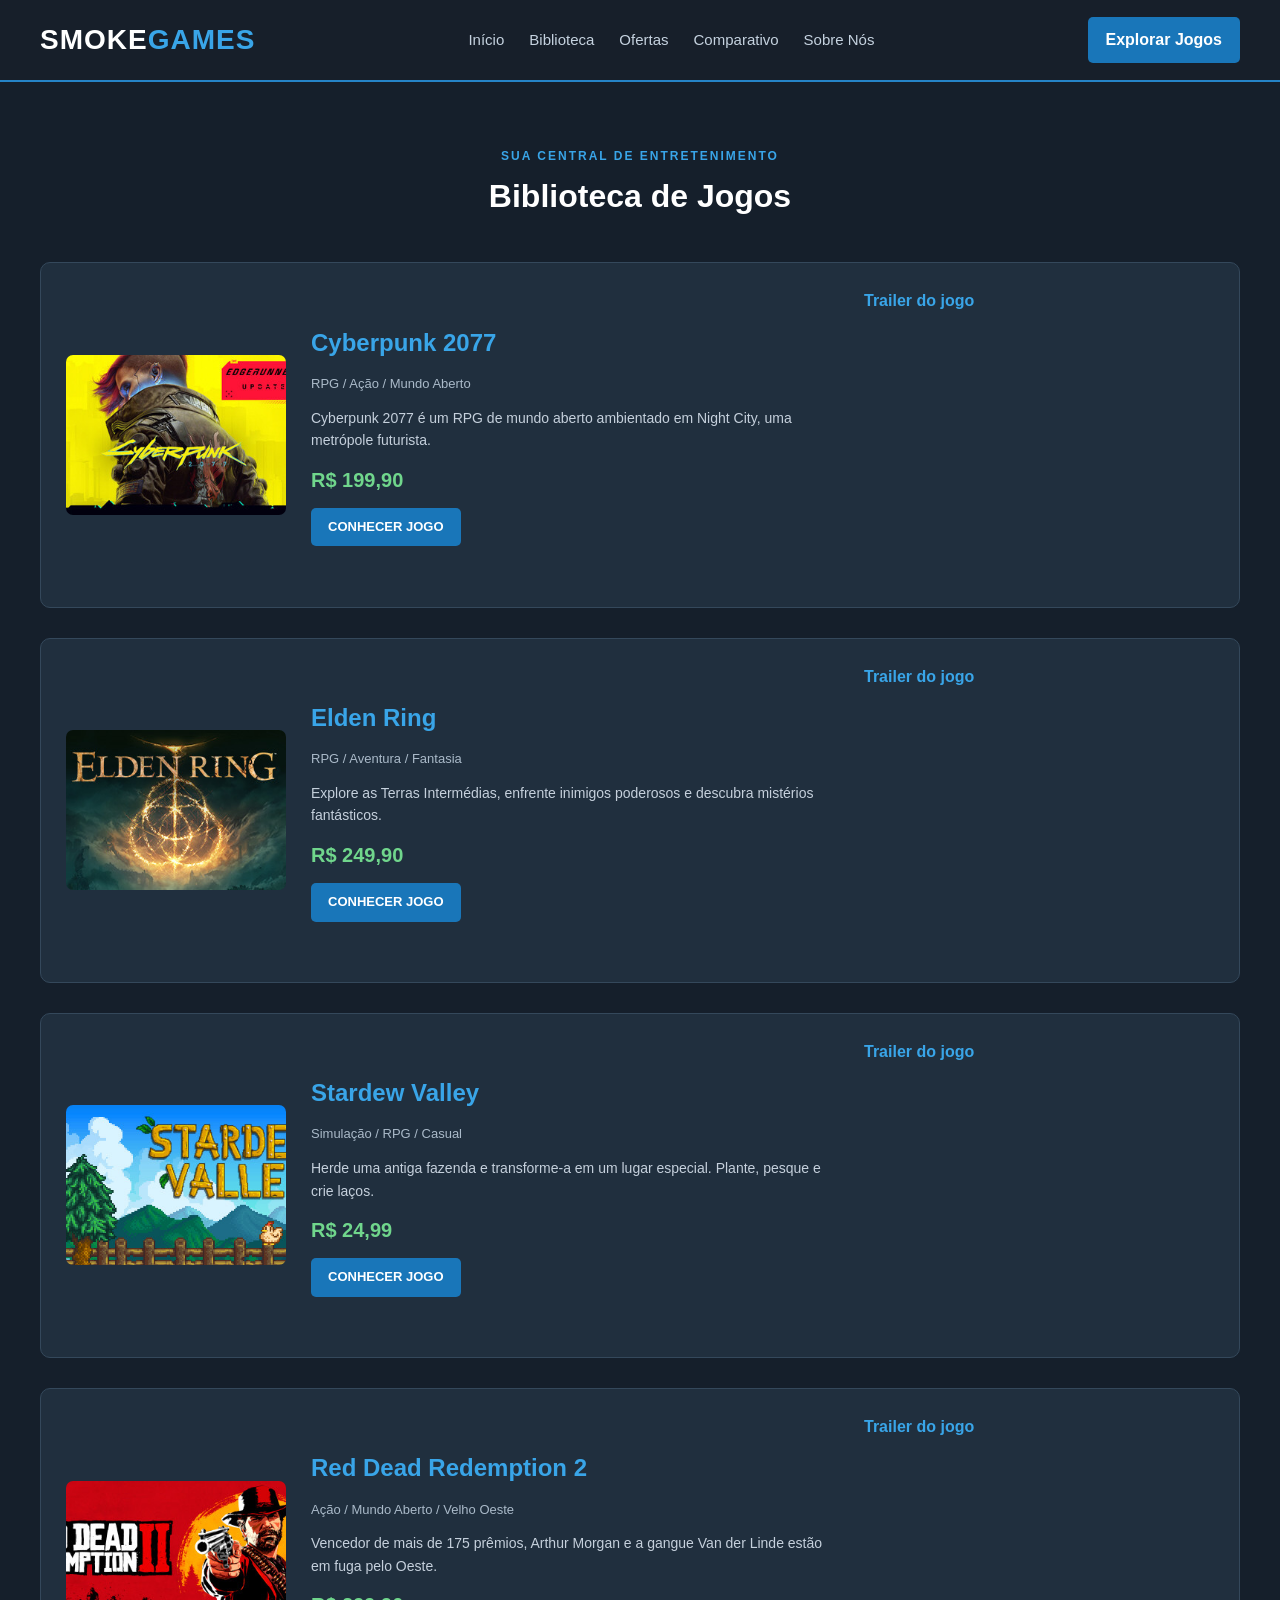
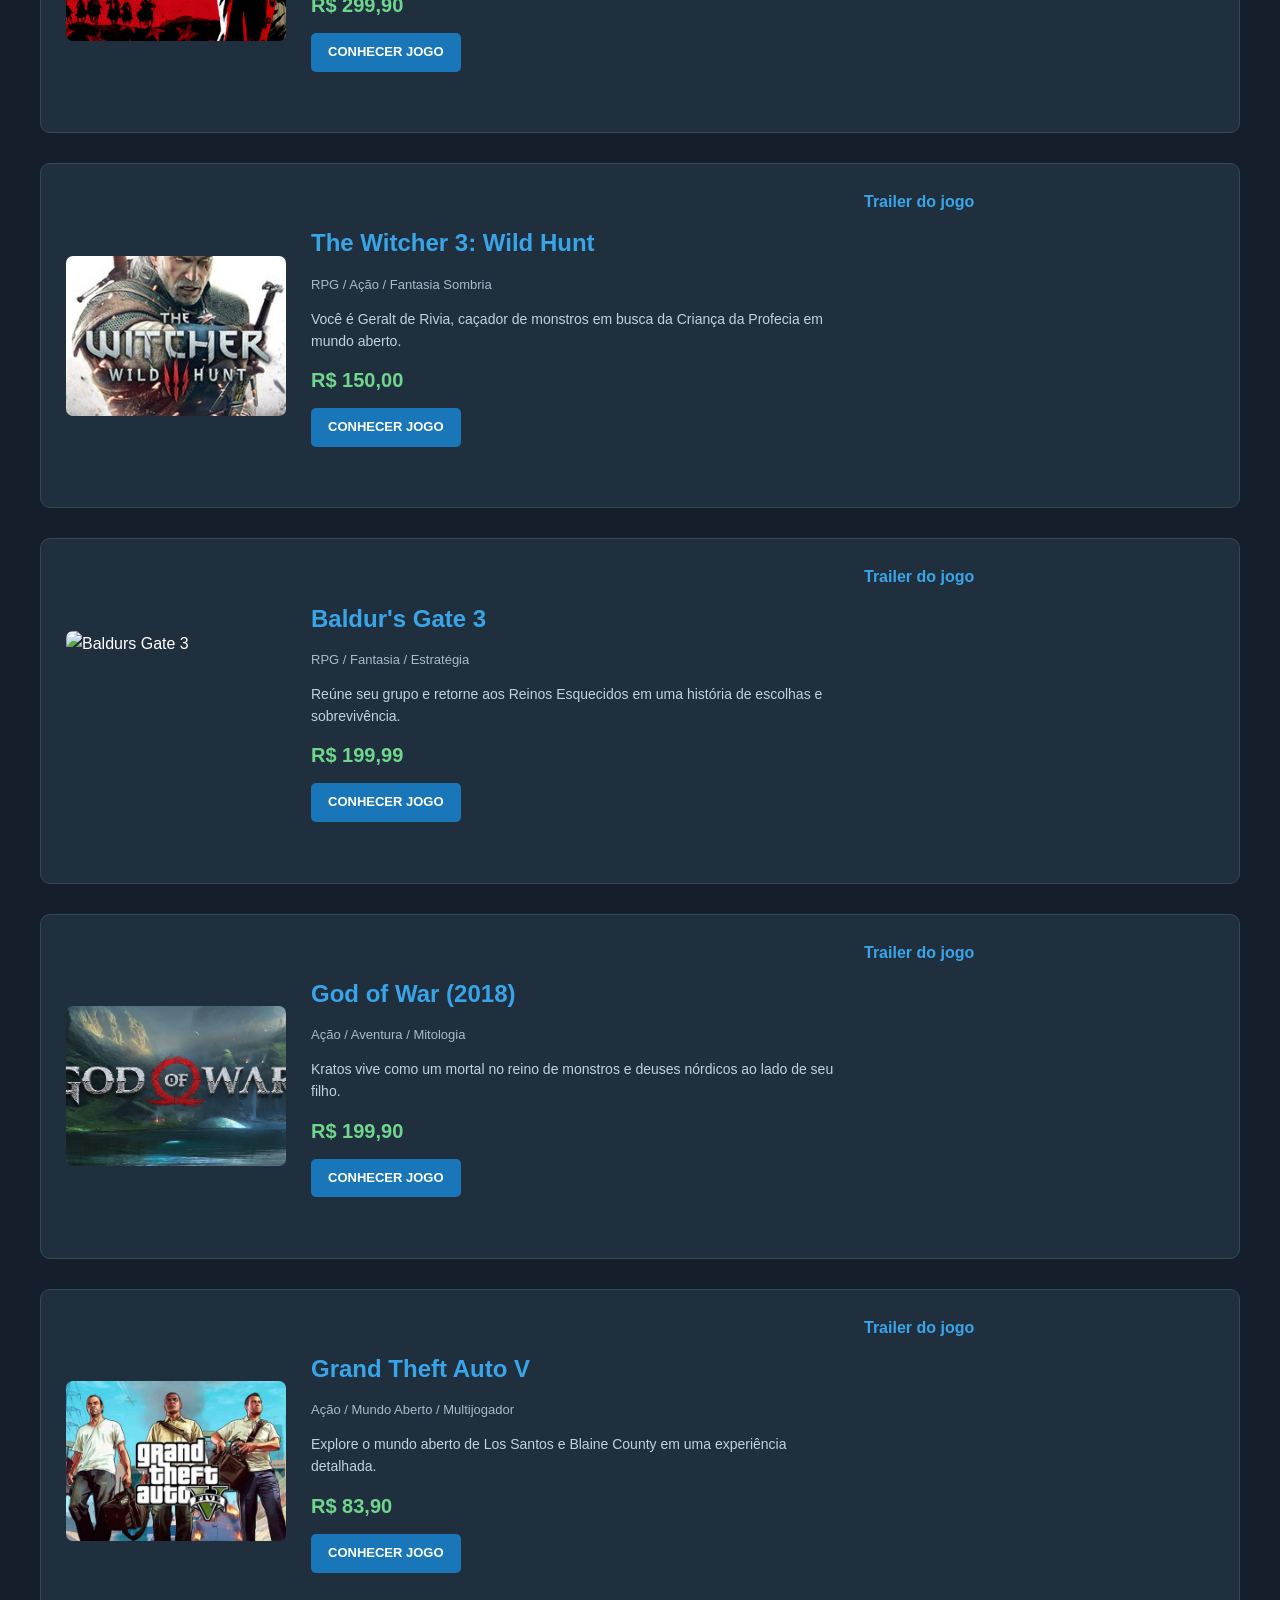
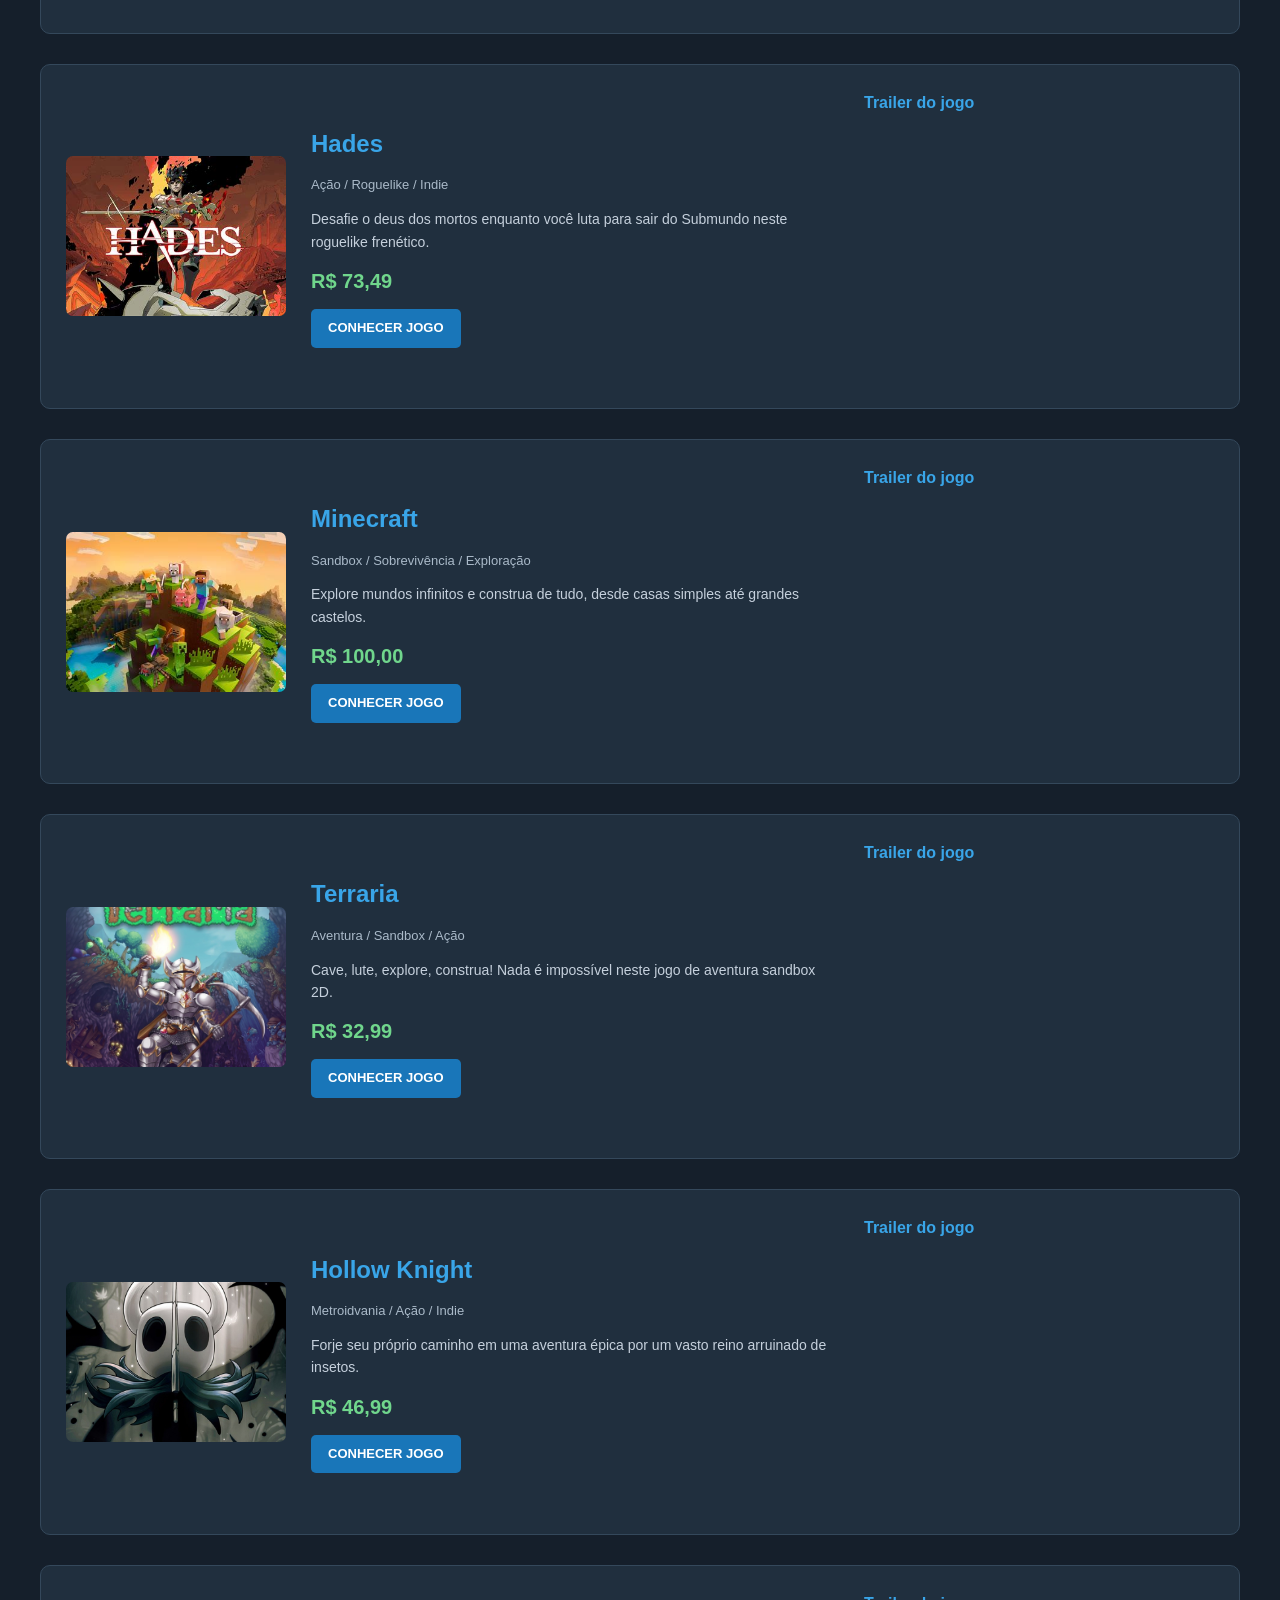
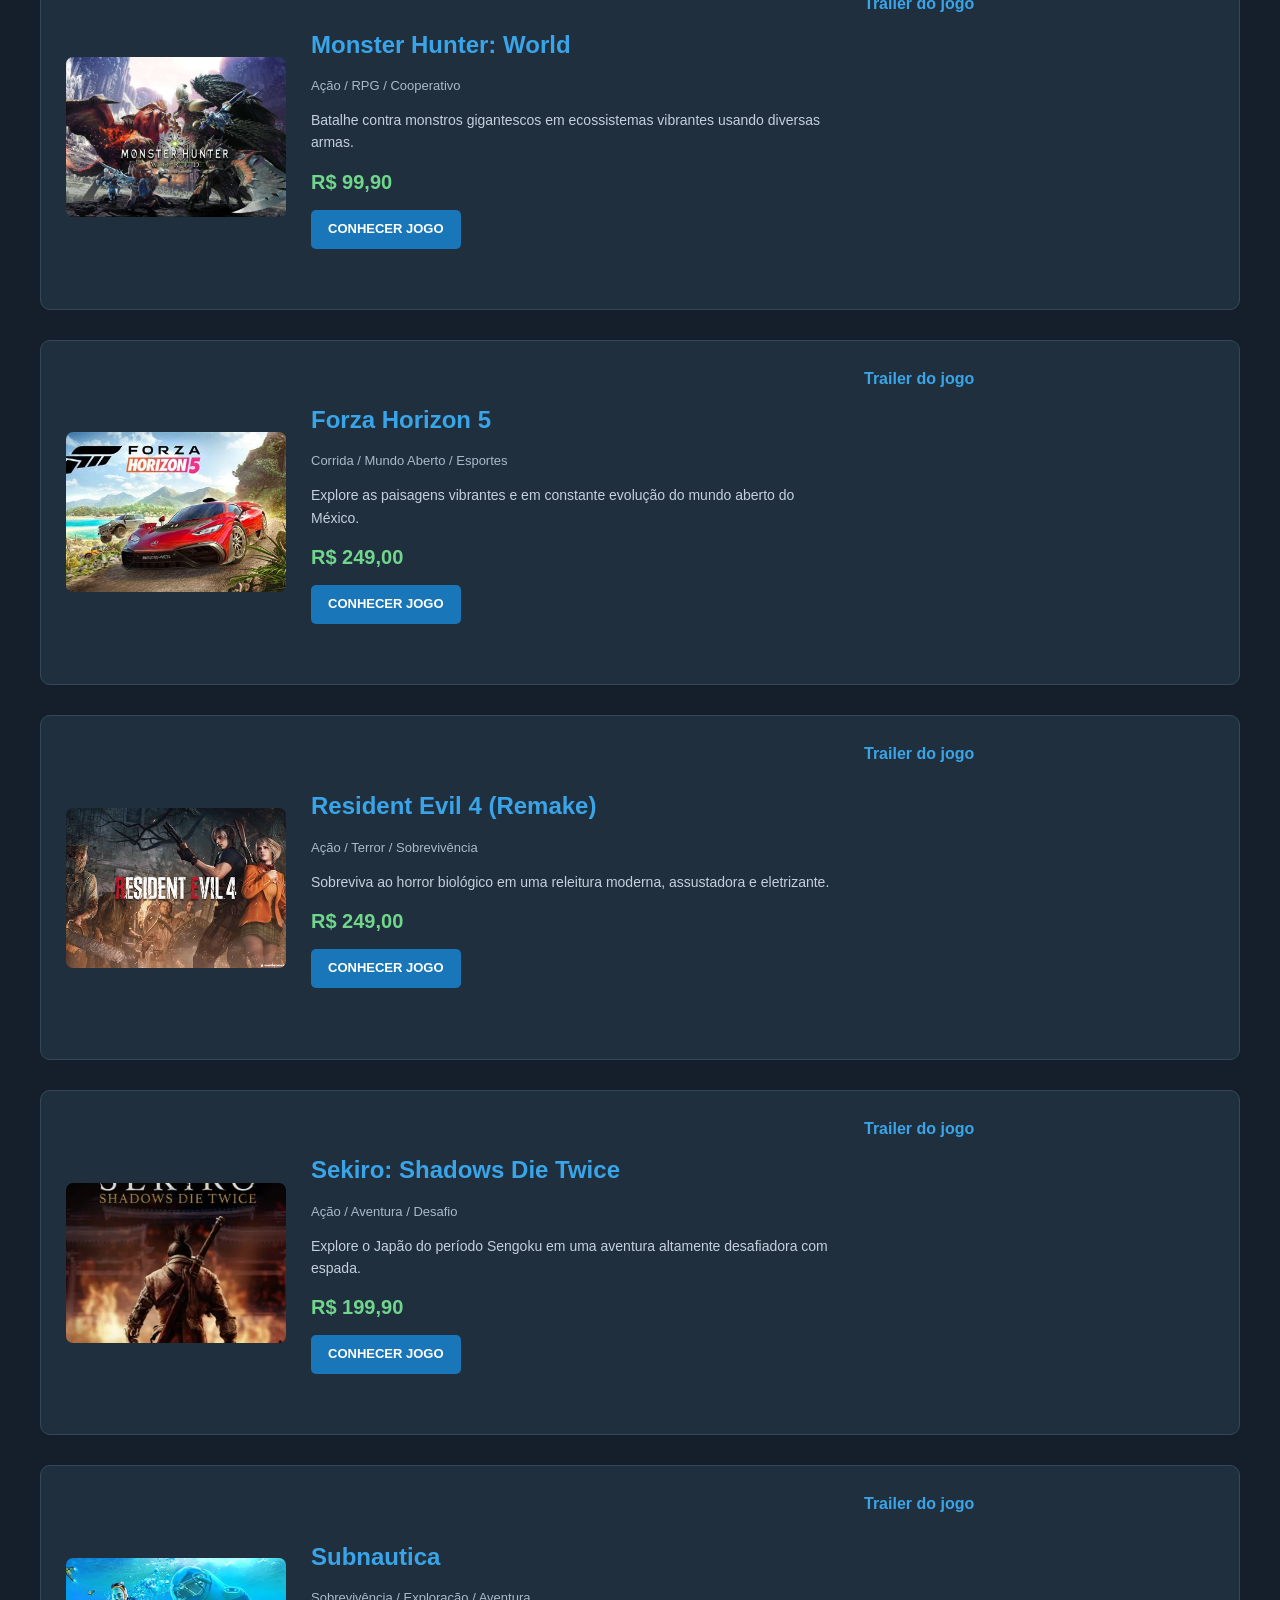
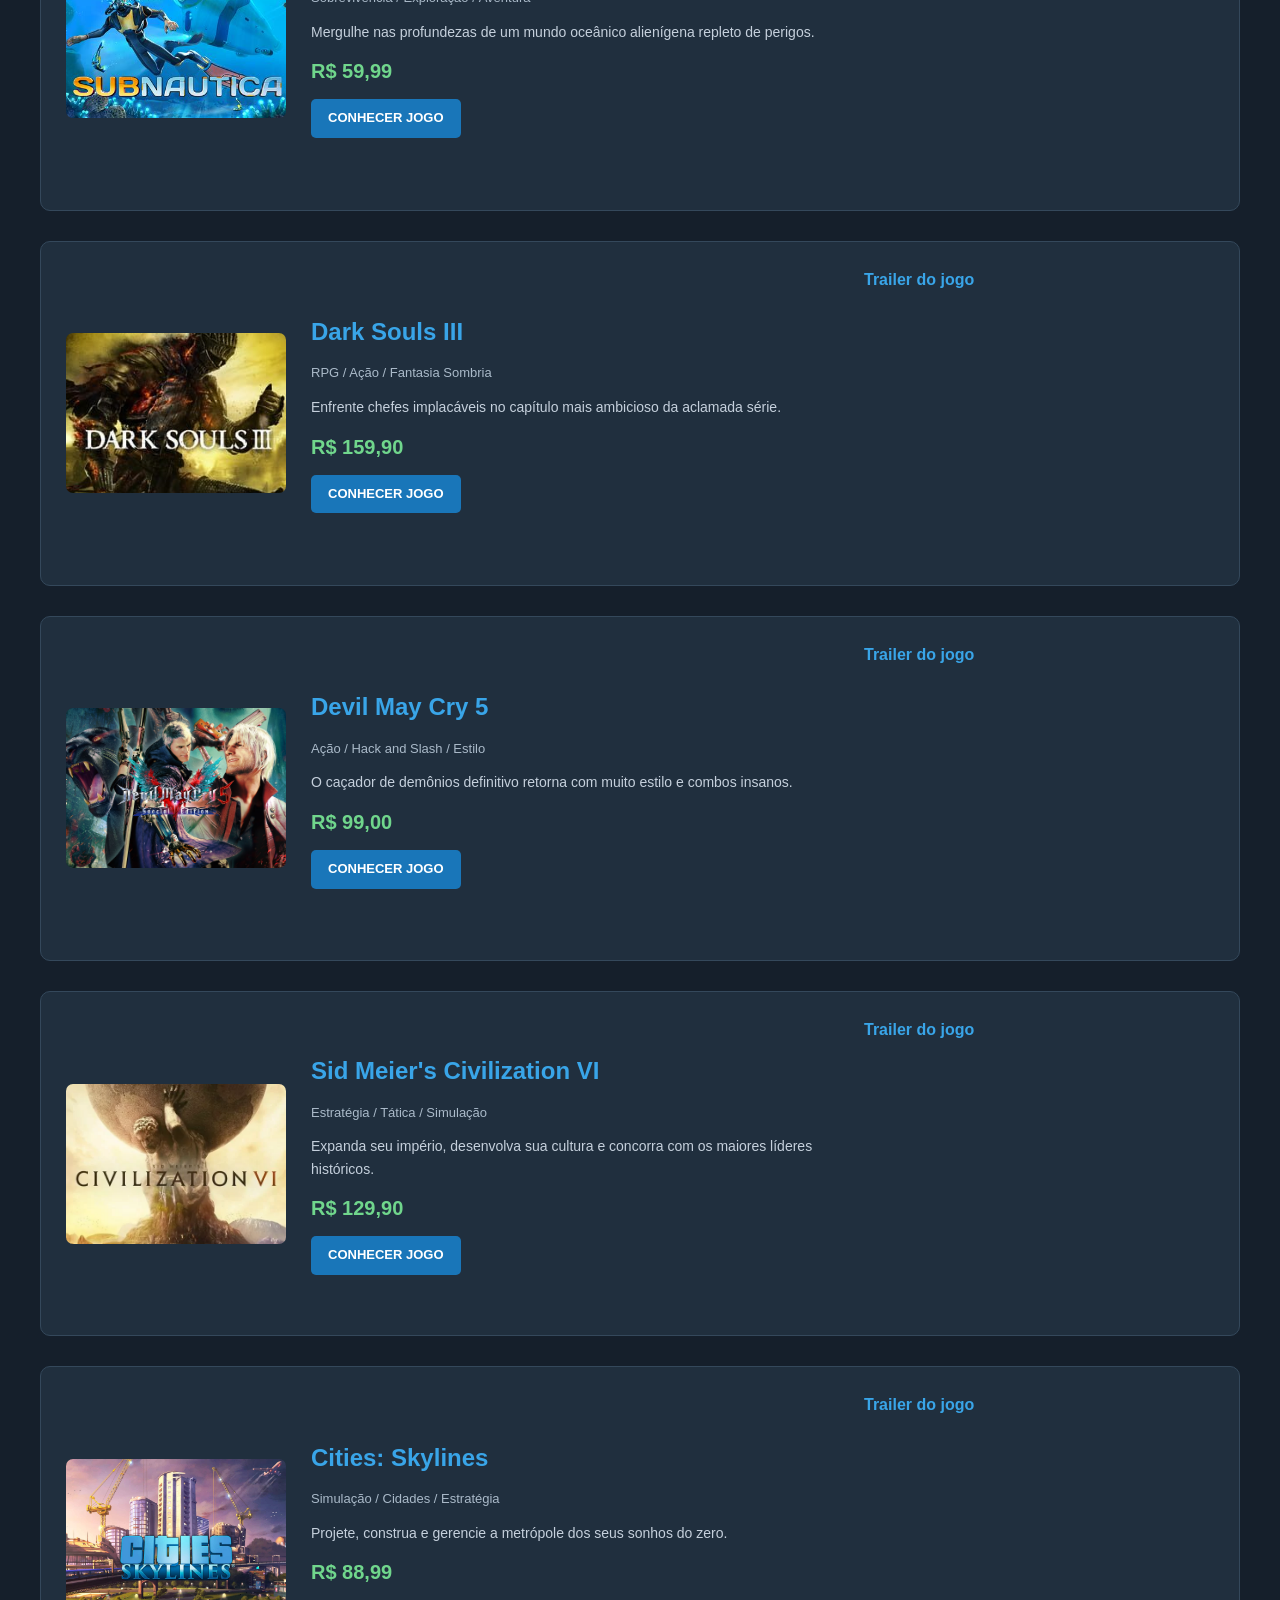
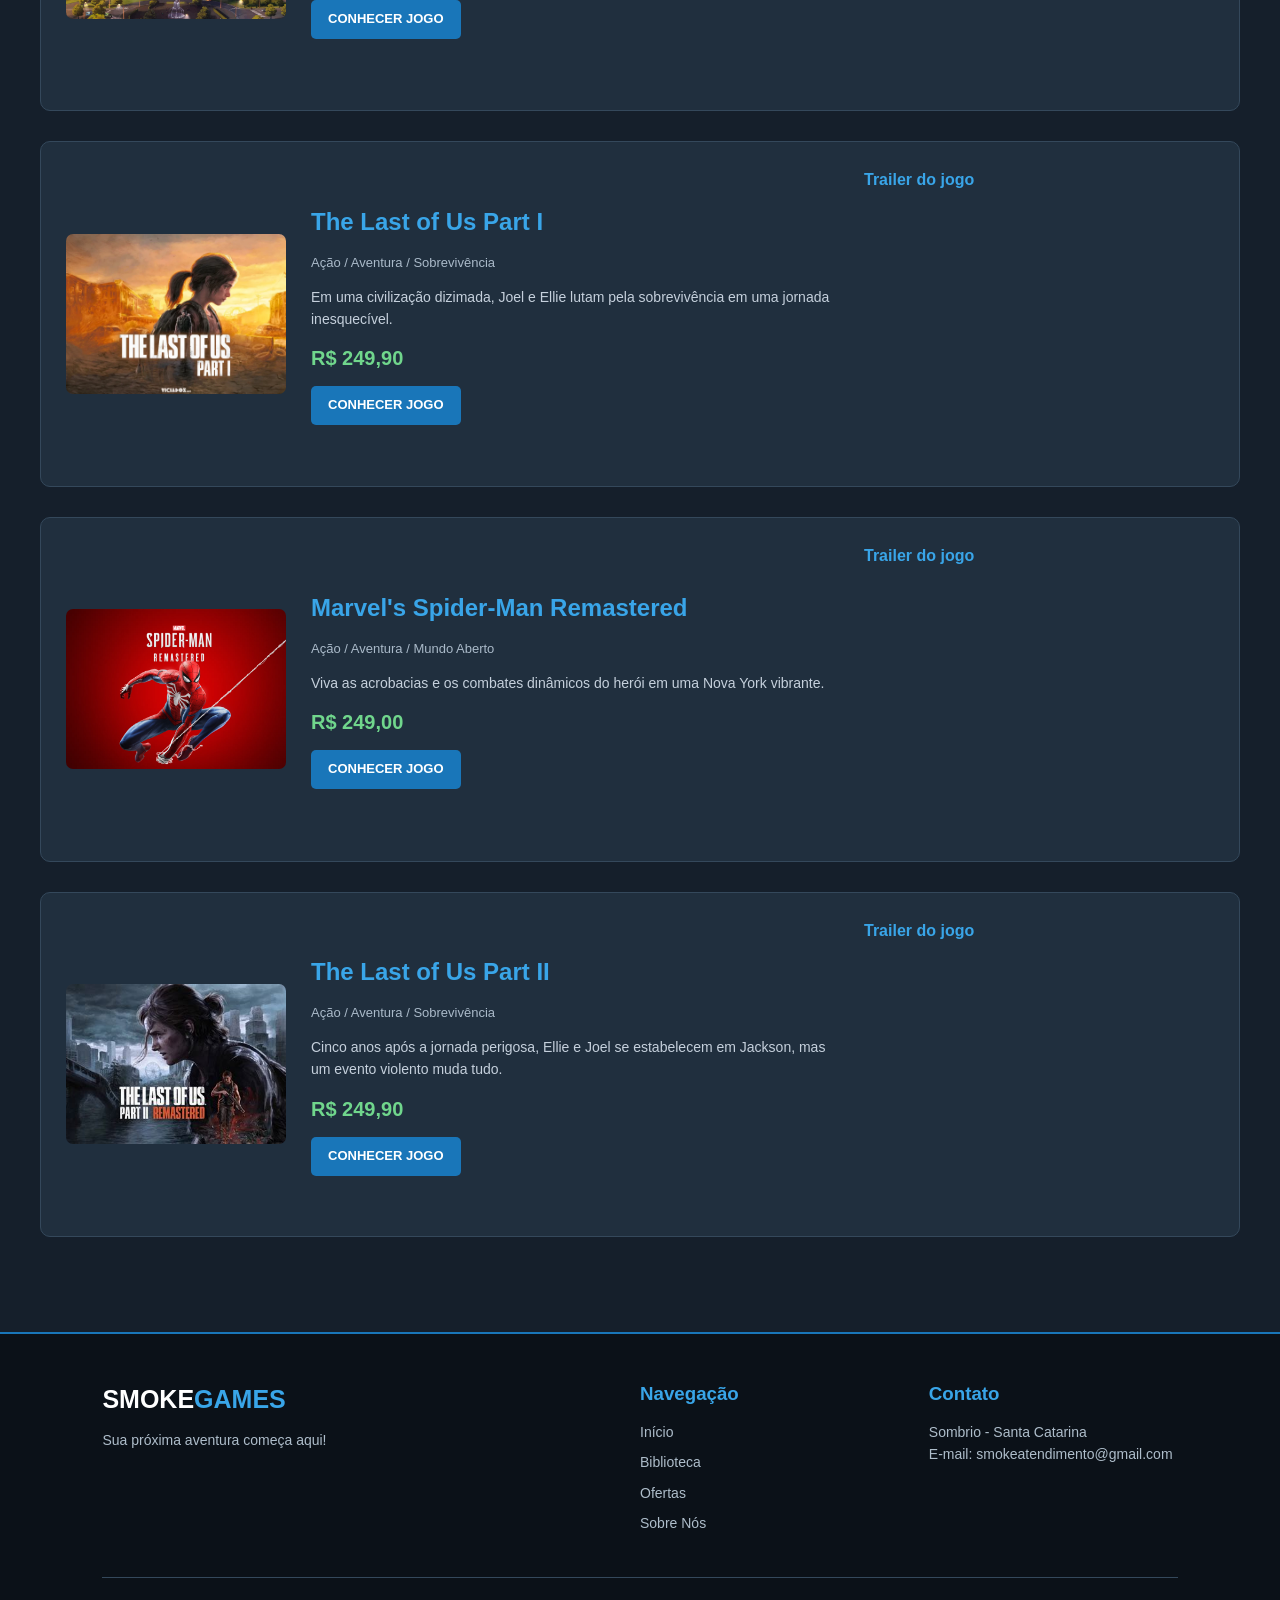
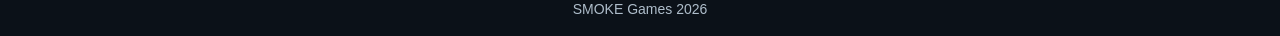
==== commit 3d3ee8bb: "Quarto commit: imagens biblioteca final" ====
--- a/biblioteca.html
+++ b/biblioteca.html
@@ -278,7 +278,7 @@
 
             <!-- JOGO 16: Sekiro -->
             <article class="jogo">
-                <div class="jogo-imagem"><img src="imagens/header (1).jpg" alt="Sekiro Shadows Die Twice"></div>
+                <div class="jogo-imagem"><img src="imagens/sekiro.webp" alt="Sekiro Shadows Die Twice"></div>
                 <div class="jogo-conteudo">
                     <h3>Sekiro: Shadows Die Twice</h3>
                     <span class="categoria">Ação / Aventura / Desafio</span>
@@ -294,7 +294,7 @@
 
             <!-- JOGO 17: Subnautica -->
             <article class="jogo">
-                <div class="jogo-imagem"><img src="imagens/header_alt_assets_9.jpg" alt="Subnautica"></div>
+                <div class="jogo-imagem"><img src="imagens/sub.6mFg4Ub8xPC_pSMKydDl7wHaEK" alt="Subnautica"></div>
                 <div class="jogo-conteudo">
                     <h3>Subnautica</h3>
                     <span class="categoria">Sobrevivência / Exploração / Aventura</span>
@@ -310,7 +310,7 @@
 
             <!-- JOGO 18: Dark Souls III -->
             <article class="jogo">
-                <div class="jogo-imagem"><img src="imagens/header.jpg" alt="Dark Souls III"></div>
+                <div class="jogo-imagem"><img src="imagens/dark.jpg" alt="Dark Souls III"></div>
                 <div class="jogo-conteudo">
                     <h3>Dark Souls III</h3>
                     <span class="categoria">RPG / Ação / Fantasia Sombria</span>
@@ -326,7 +326,7 @@
 
             <!-- JOGO 19: Devil May Cry 5 -->
             <article class="jogo">
-                <div class="jogo-imagem"><img src="imagens/header (1).jpg" alt="Devil May Cry 5"></div>
+                <div class="jogo-imagem"><img src="imagens/devil.png" alt="Devil May Cry 5"></div>
                 <div class="jogo-conteudo">
                     <h3>Devil May Cry 5</h3>
                     <span class="categoria">Ação / Hack and Slash / Estilo</span>
@@ -342,7 +342,7 @@
 
             <!-- JOGO 20: Civilization VI -->
             <article class="jogo">
-                <div class="jogo-imagem"><img src="imagens/header_alt_assets_9.jpg" alt="Civilization VI"></div>
+                <div class="jogo-imagem"><img src="imagens/sid.jpg" alt="Civilization VI"></div>
                 <div class="jogo-conteudo">
                     <h3>Sid Meier's Civilization VI</h3>
                     <span class="categoria">Estratégia / Tática / Simulação</span>
@@ -358,7 +358,7 @@
 
             <!-- JOGO 21: Cities Skylines -->
             <article class="jogo">
-                <div class="jogo-imagem"><img src="imagens/header.jpg" alt="Cities Skylines"></div>
+                <div class="jogo-imagem"><img src="imagens/cities.jpg" alt="Cities Skylines"></div>
                 <div class="jogo-conteudo">
                     <h3>Cities: Skylines</h3>
                     <span class="categoria">Simulação / Cidades / Estratégia</span>
@@ -374,7 +374,7 @@
 
             <!-- JOGO 22: The Last of Us Part I -->
             <article class="jogo">
-                <div class="jogo-imagem"><img src="imagens/header_alt_assets_9.jpg" alt="The Last of Us Part I"></div>
+                <div class="jogo-imagem"><img src="imagens/tlou.webp" alt="The Last of Us Part I"></div>
                 <div class="jogo-conteudo">
                     <h3>The Last of Us Part I</h3>
                     <span class="categoria">Ação / Aventura / Sobrevivência</span>
@@ -390,7 +390,7 @@
 
             <!-- JOGO 23: Spider-Man Remastered -->
             <article class="jogo">
-                <div class="jogo-imagem"><img src="imagens/header.jpg" alt="Spider-Man Remastered"></div>
+                <div class="jogo-imagem"><img src="imagens/spider.jpg" alt="Spider-Man Remastered"></div>
                 <div class="jogo-conteudo">
                     <h3>Marvel's Spider-Man Remastered</h3>
                     <span class="categoria">Ação / Aventura / Mundo Aberto</span>
@@ -406,13 +406,13 @@
 
             <!-- JOGO 24: The Last of Us Part II -->
             <article class="jogo">
-                <div class="jogo-imagem"><img src="imagens/header.jpg" alt="The Last of Us Part II"></div>
+                <div class="jogo-imagem"><img src="imagens/tlou2.Fos04zczn7bfOro1Udu9GgHaD4" alt="The Last of Us Part II"></div>
                 <div class="jogo-conteudo">
                     <h3>The Last of Us Part II</h3>
                     <span class="categoria">Ação / Aventura / Sobrevivência</span>
                     <p>Cinco anos após a jornada perigosa, Ellie e Joel se estabelecem em Jackson, mas um evento violento muda tudo.</p>
                     <p class="preco">R$ 249,90</p>
-                    <a href="https://store.steampowered.com/app/2725170/" target="_blank" rel="noopener noreferrer" class="botao-comprar">CONHECER JOGO</a>
+                    <a href="https://store.steampowered.com/app/2531310/" target="_blank" rel="noopener noreferrer" class="botao-comprar">CONHECER JOGO</a>
                 </div>
                 <div class="video-jogo">
                     <h3>Trailer do jogo</h3>
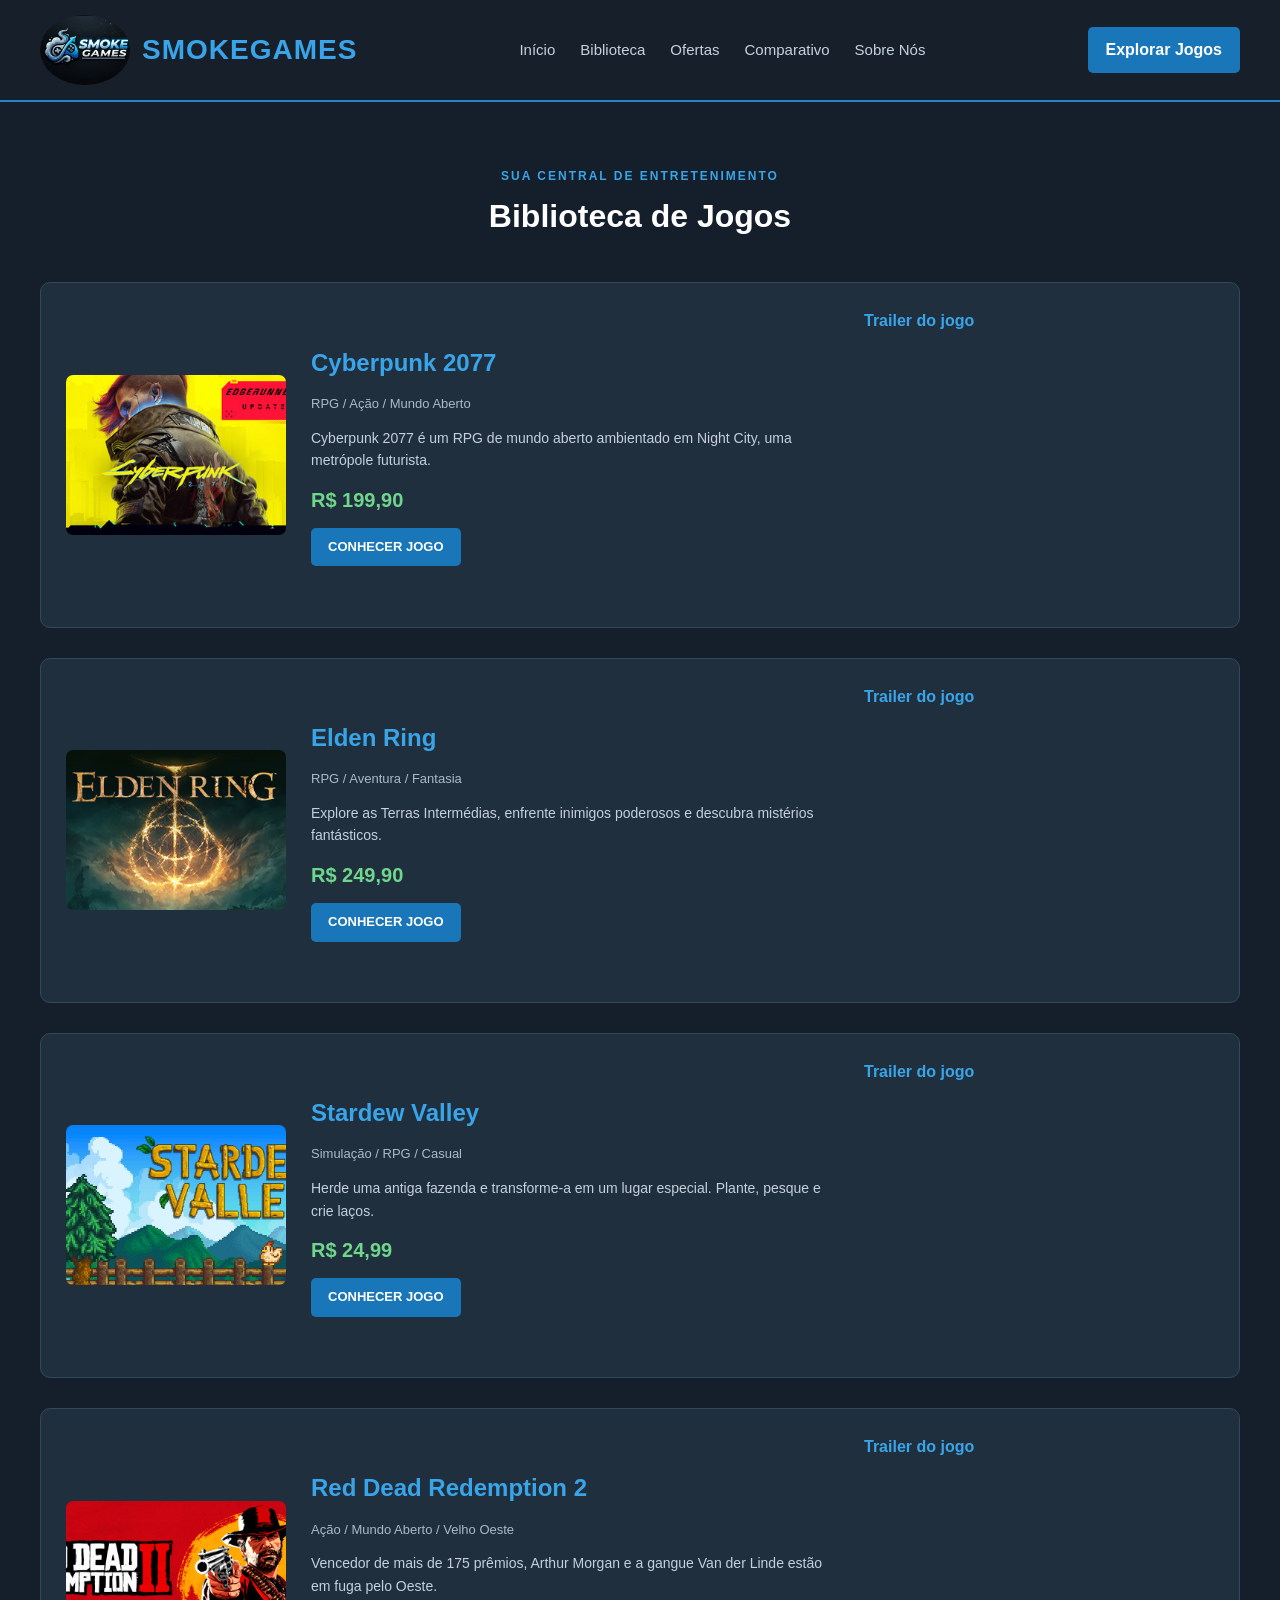
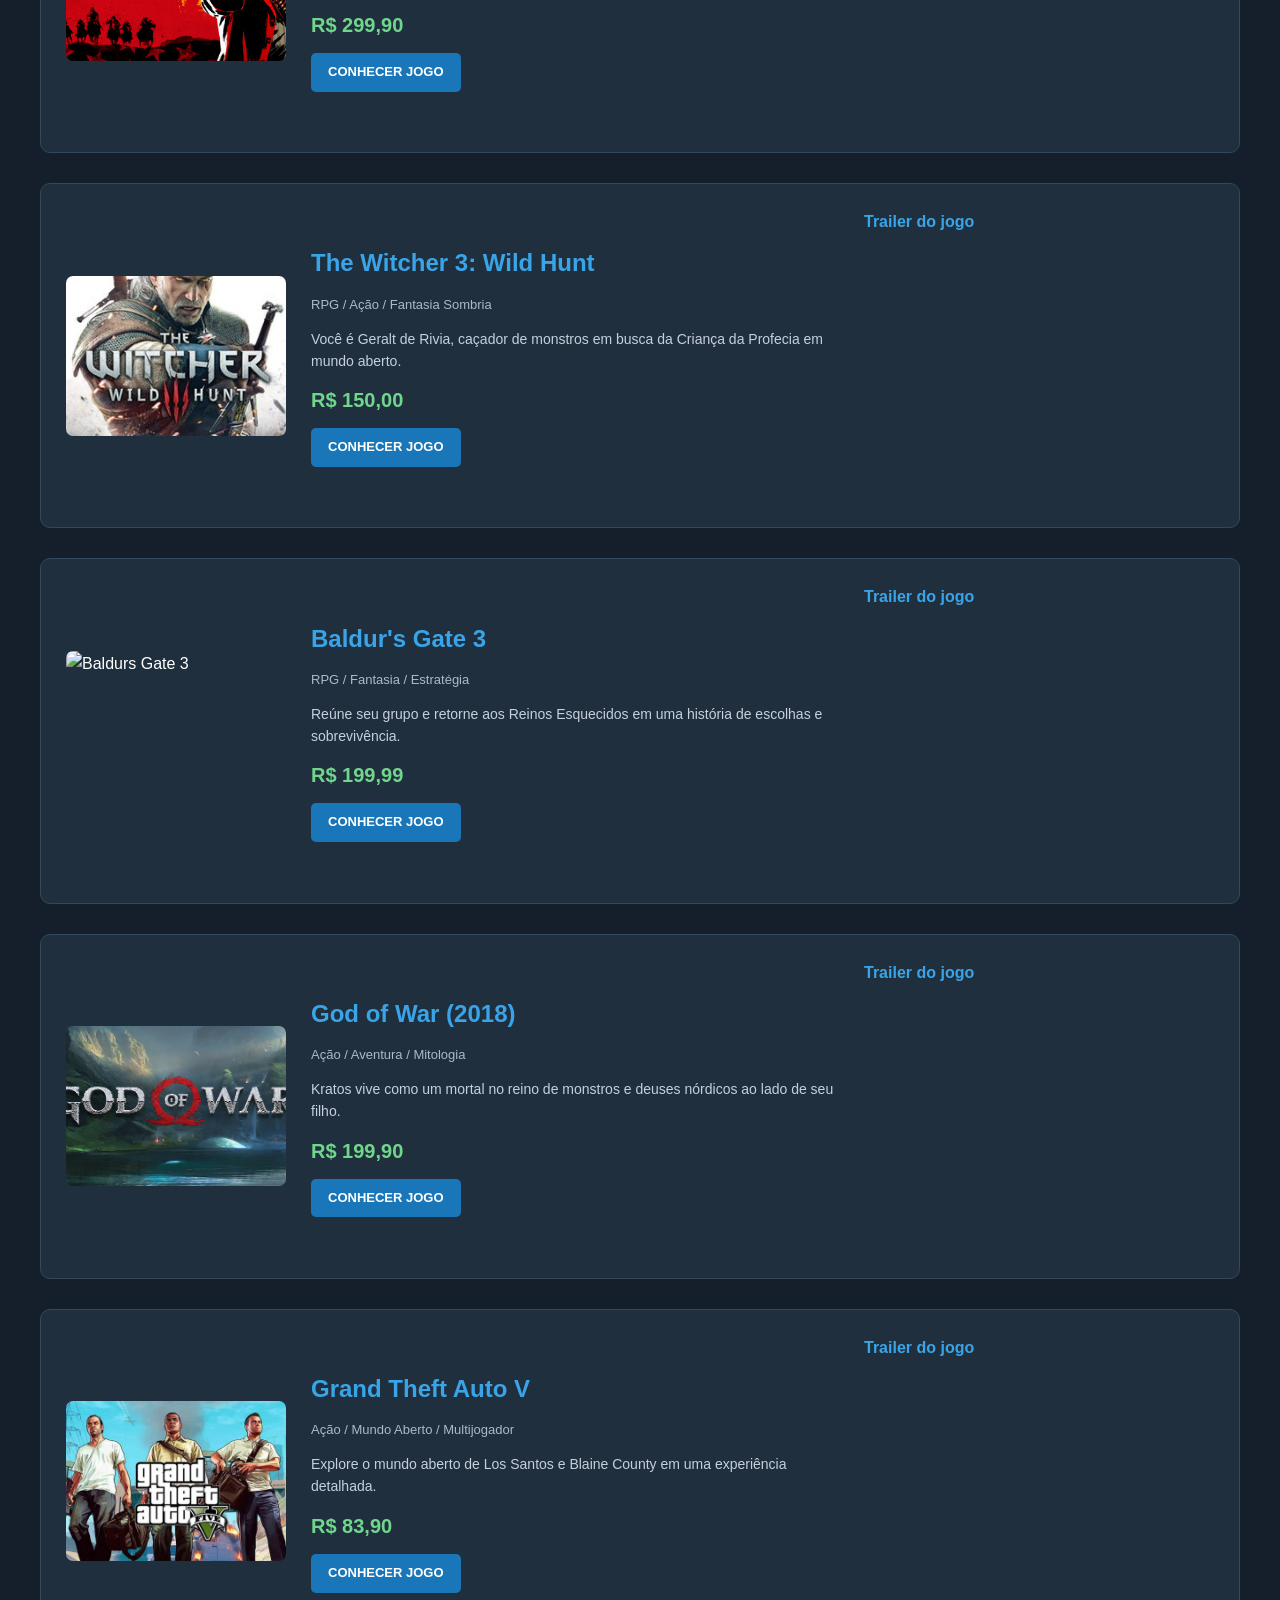
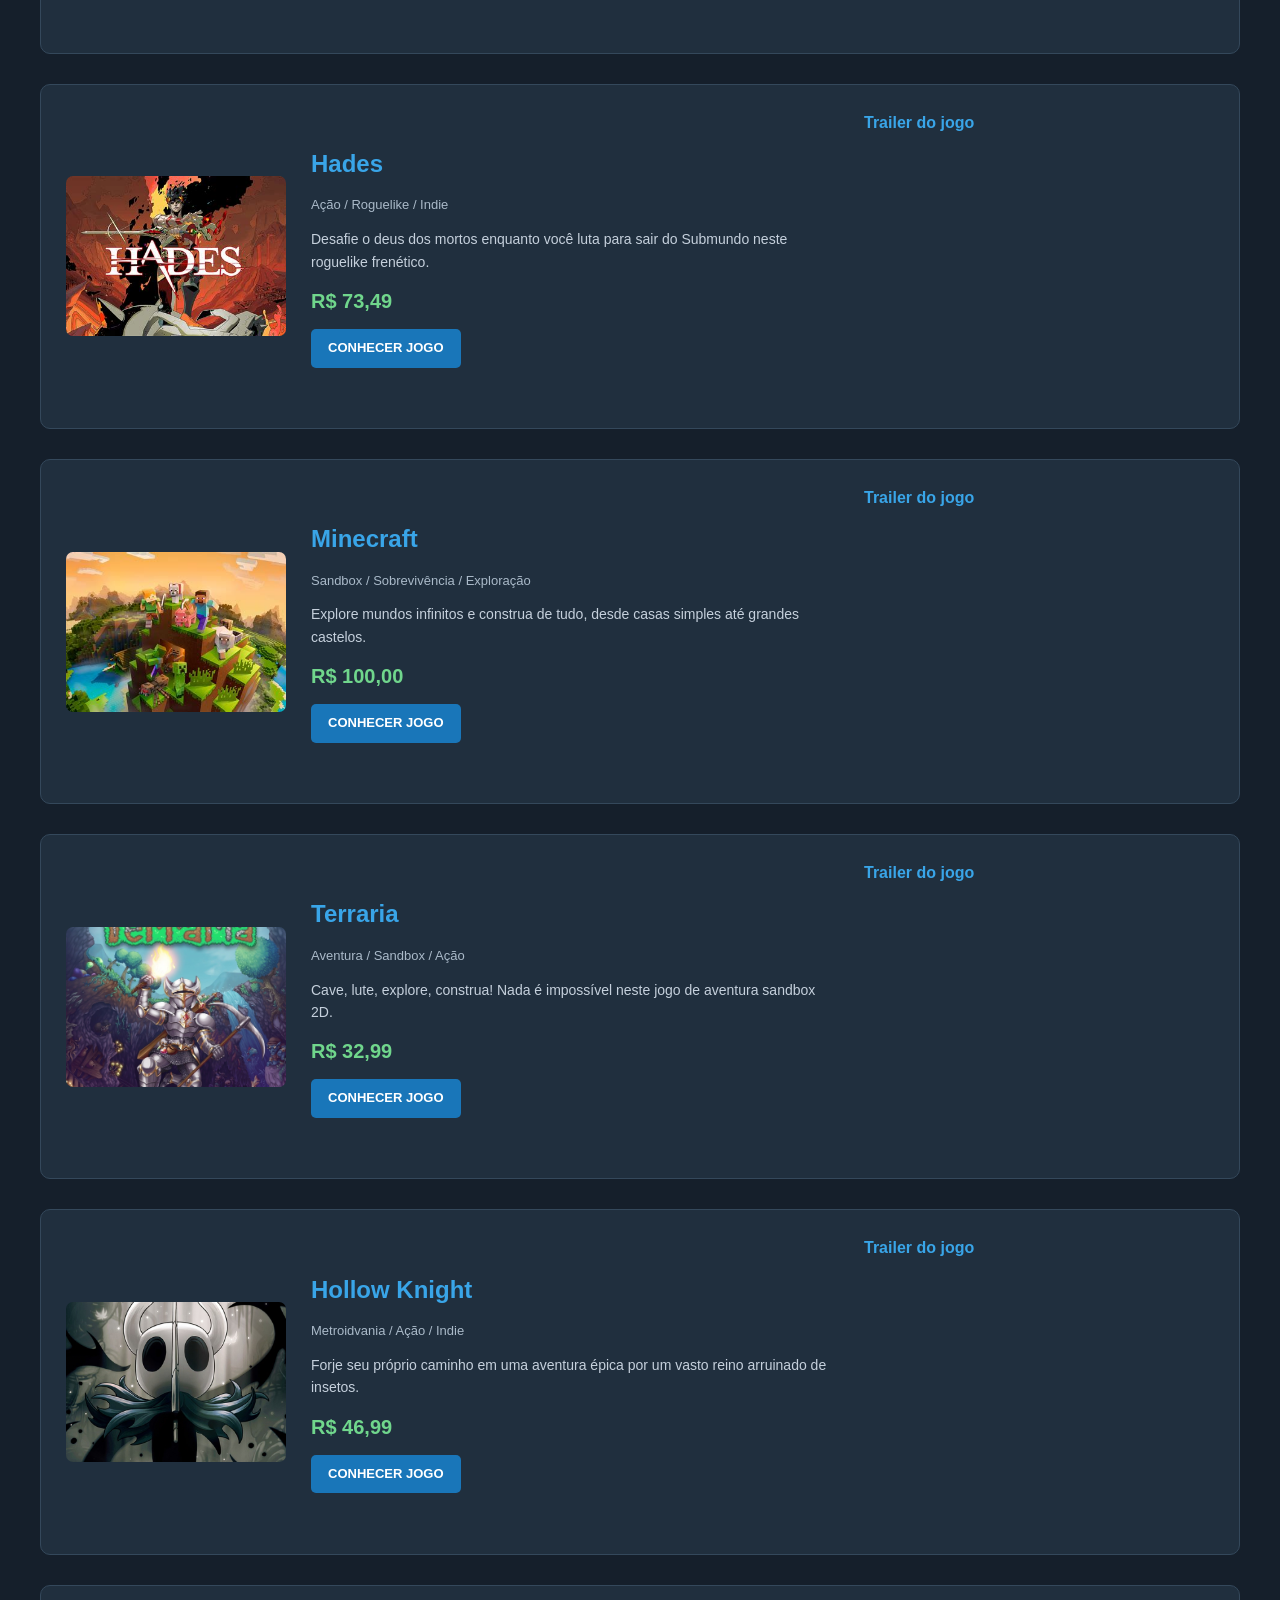
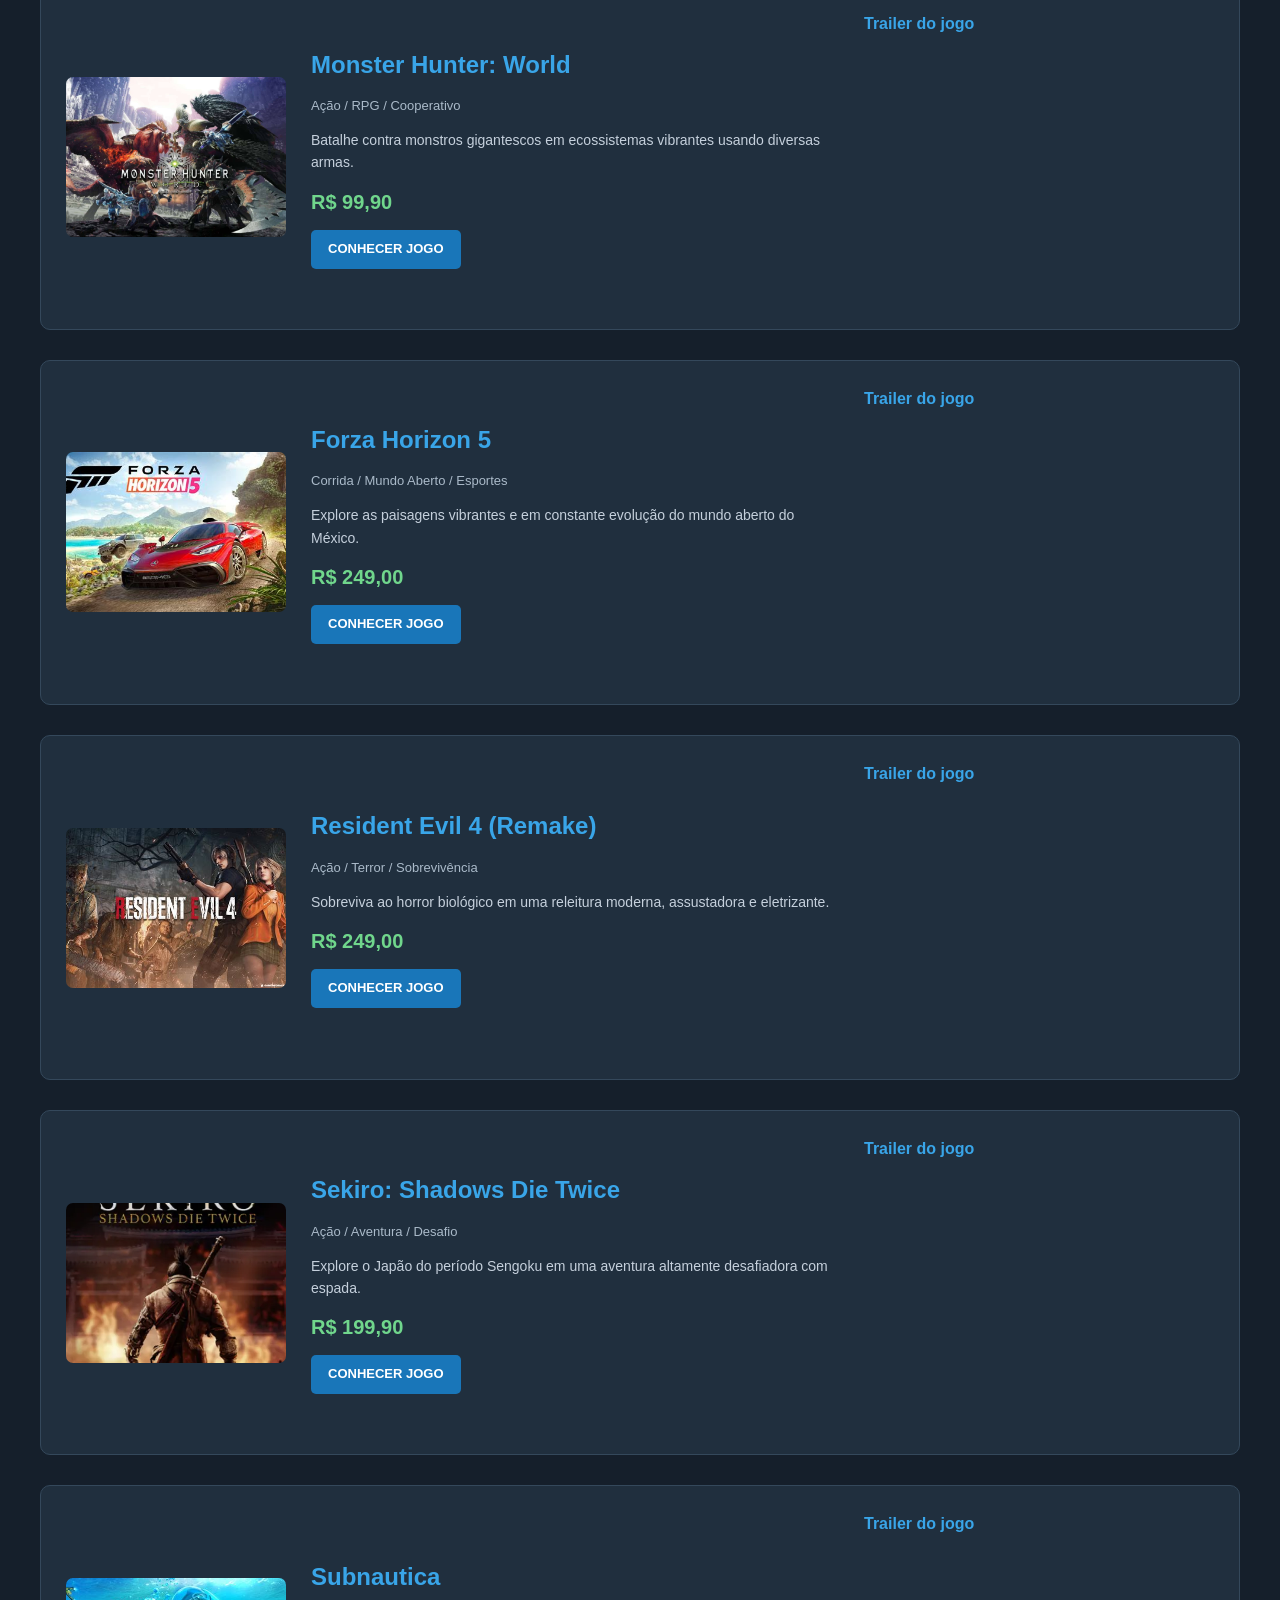
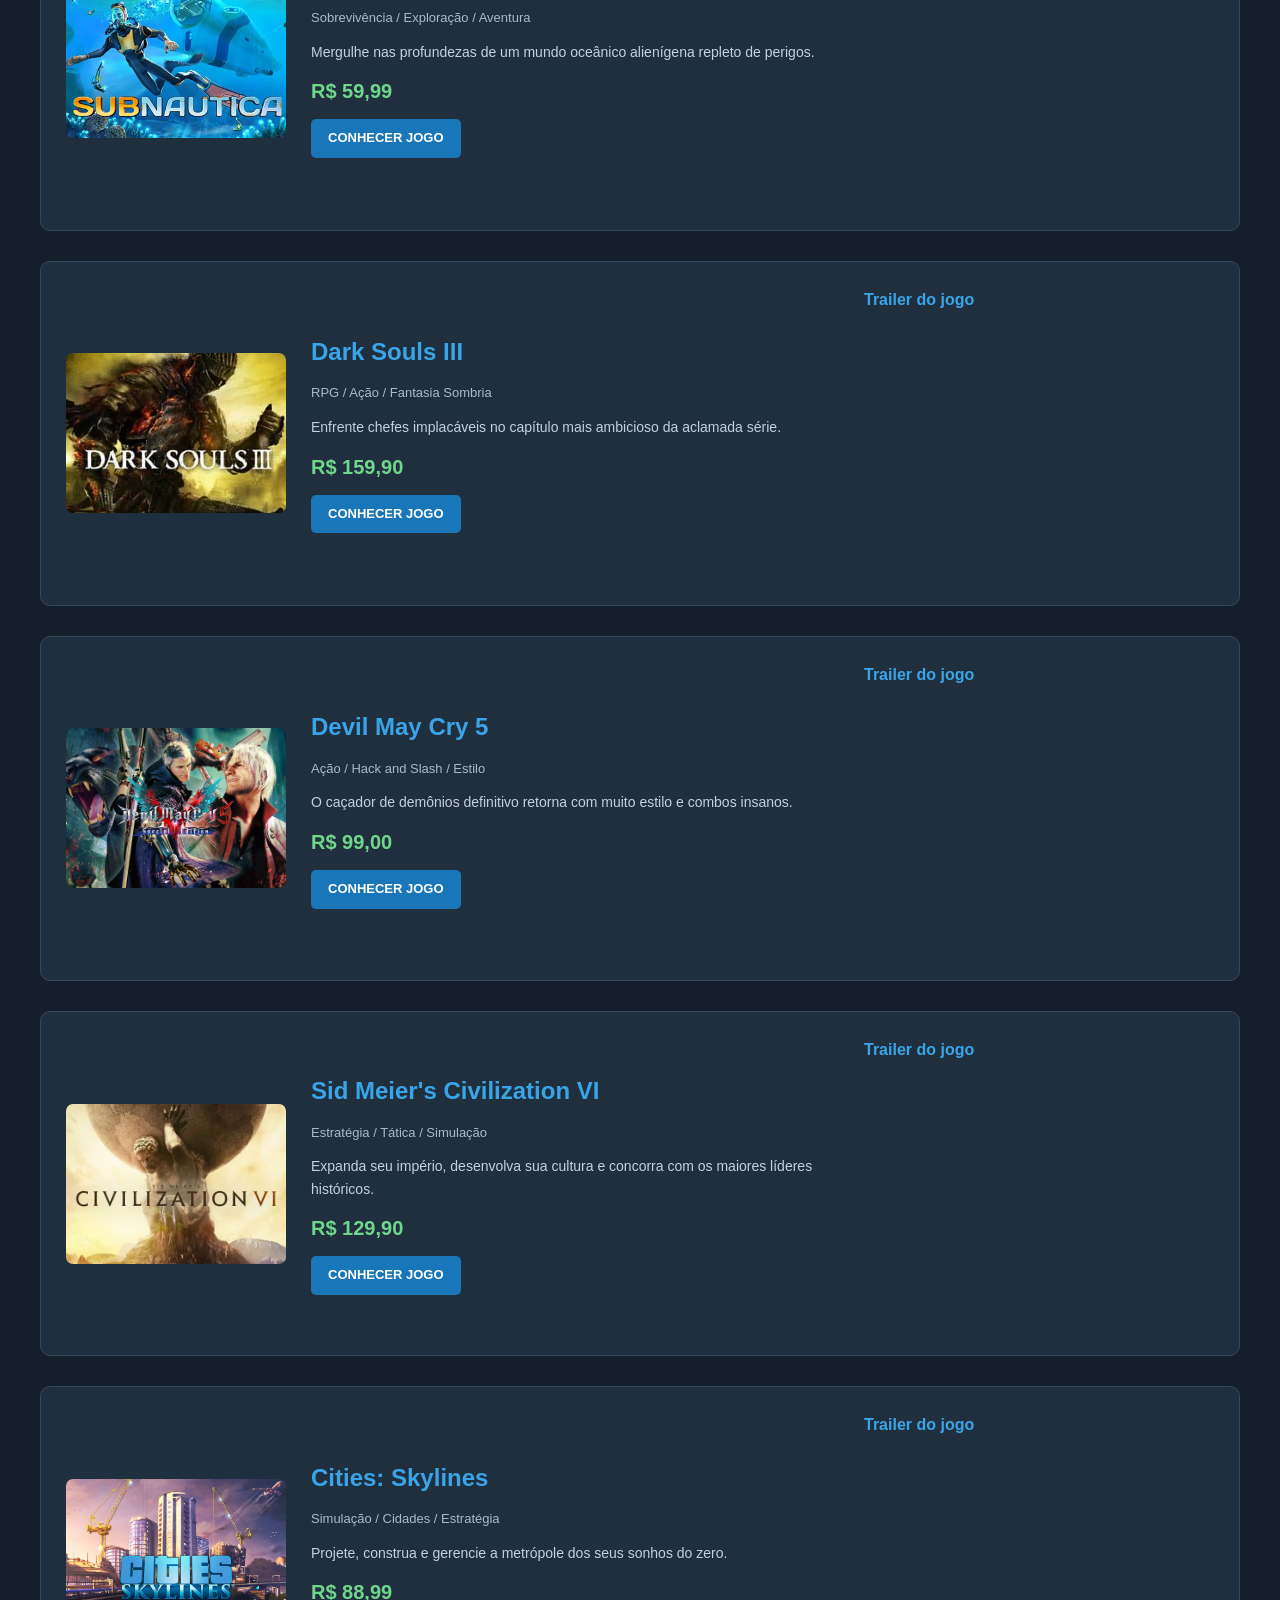
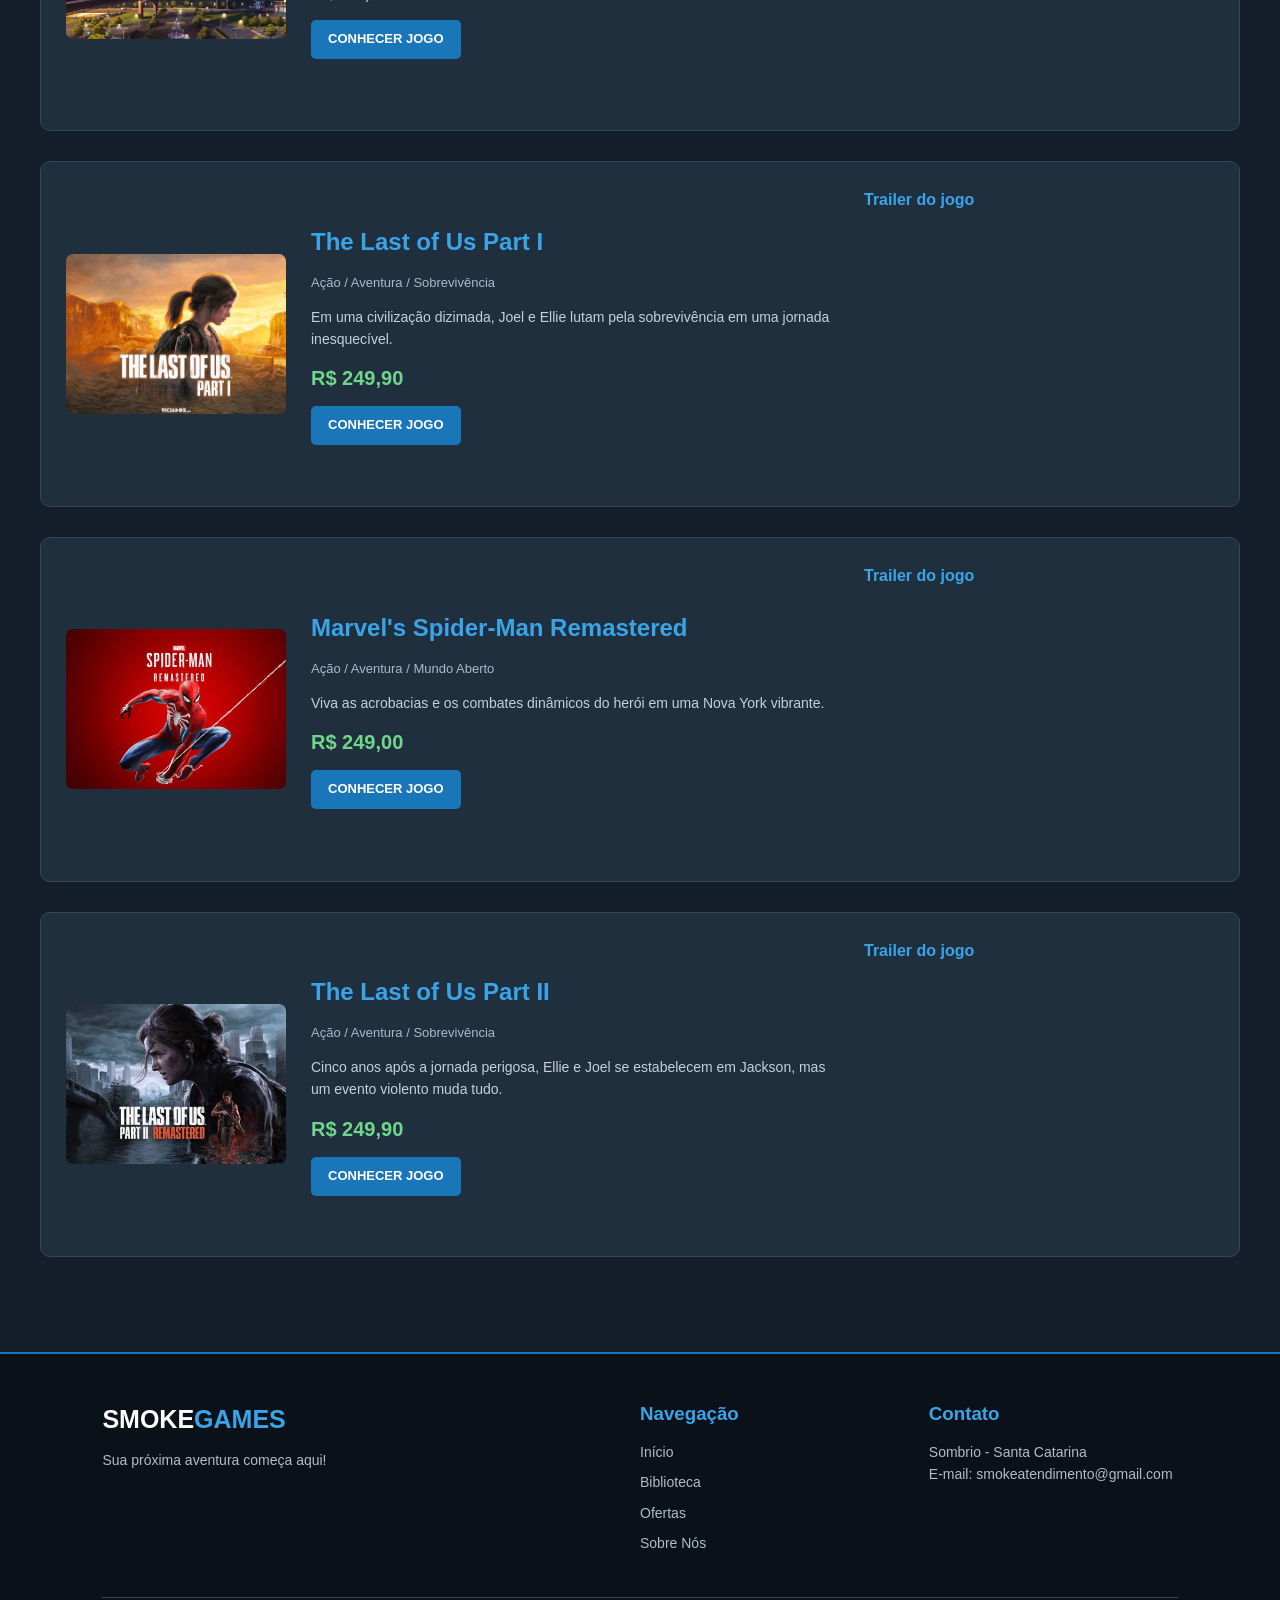
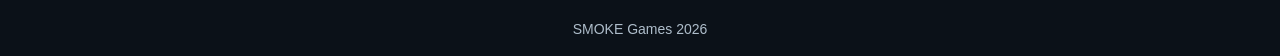
==== commit ba576cee: "Oitavo commit: arrumei a logo" ====
--- a/biblioteca.html
+++ b/biblioteca.html
@@ -13,7 +13,10 @@
     <!-- CABEÇALHO -->
     <header id="inicio">
         <div class="cabecalho-container">
-            <a href="index.html" class="logo">SMOKE<span>GAMES</span></a>
+            <a href="index.html" class="logo">
+                <img src="imagens/logo.jpeg" alt="Logo Smokegames" class="logo-img">
+                <span>SMOKE<span>GAMES</span></span>
+            </a>
             <nav class="menu">
                 <ul>
                     <li><a href="index.html">Início</a></li>
--- a/estilos.css
+++ b/estilos.css
@@ -644,4 +644,33 @@
         font-size: 12px;
     }
 
+}/* Remove margens padrão da página */
+body {
+  margin: 0;
+  background-color: #0d131a; /* Fundo escuro similar à imagem */
+  font-family: 'Segoe UI', Tahoma, Geneva, Verdana, sans-serif;
+}
+
+/* Barra superior posicionada no topo esquerdo */
+.cabecalho {
+  display: flex;
+  align-items: center;
+  justify-content: flex-start; /* Alinha o conteúdo à esquerda */
+  padding: 20px 30px;
+}
+
+/* Alinha a imagem e o texto lado a lado */
+.logo {
+    display: flex;
+    align-items: center;
+    gap: 12px;
+    text-decoration: none;
+}
+
+/* Define o tamanho e o formato circular da imagem */
+.logo-img {
+    width: 90px;
+    height: 70px;
+    border-radius: 50%;
+    object-fit: cover;
 }
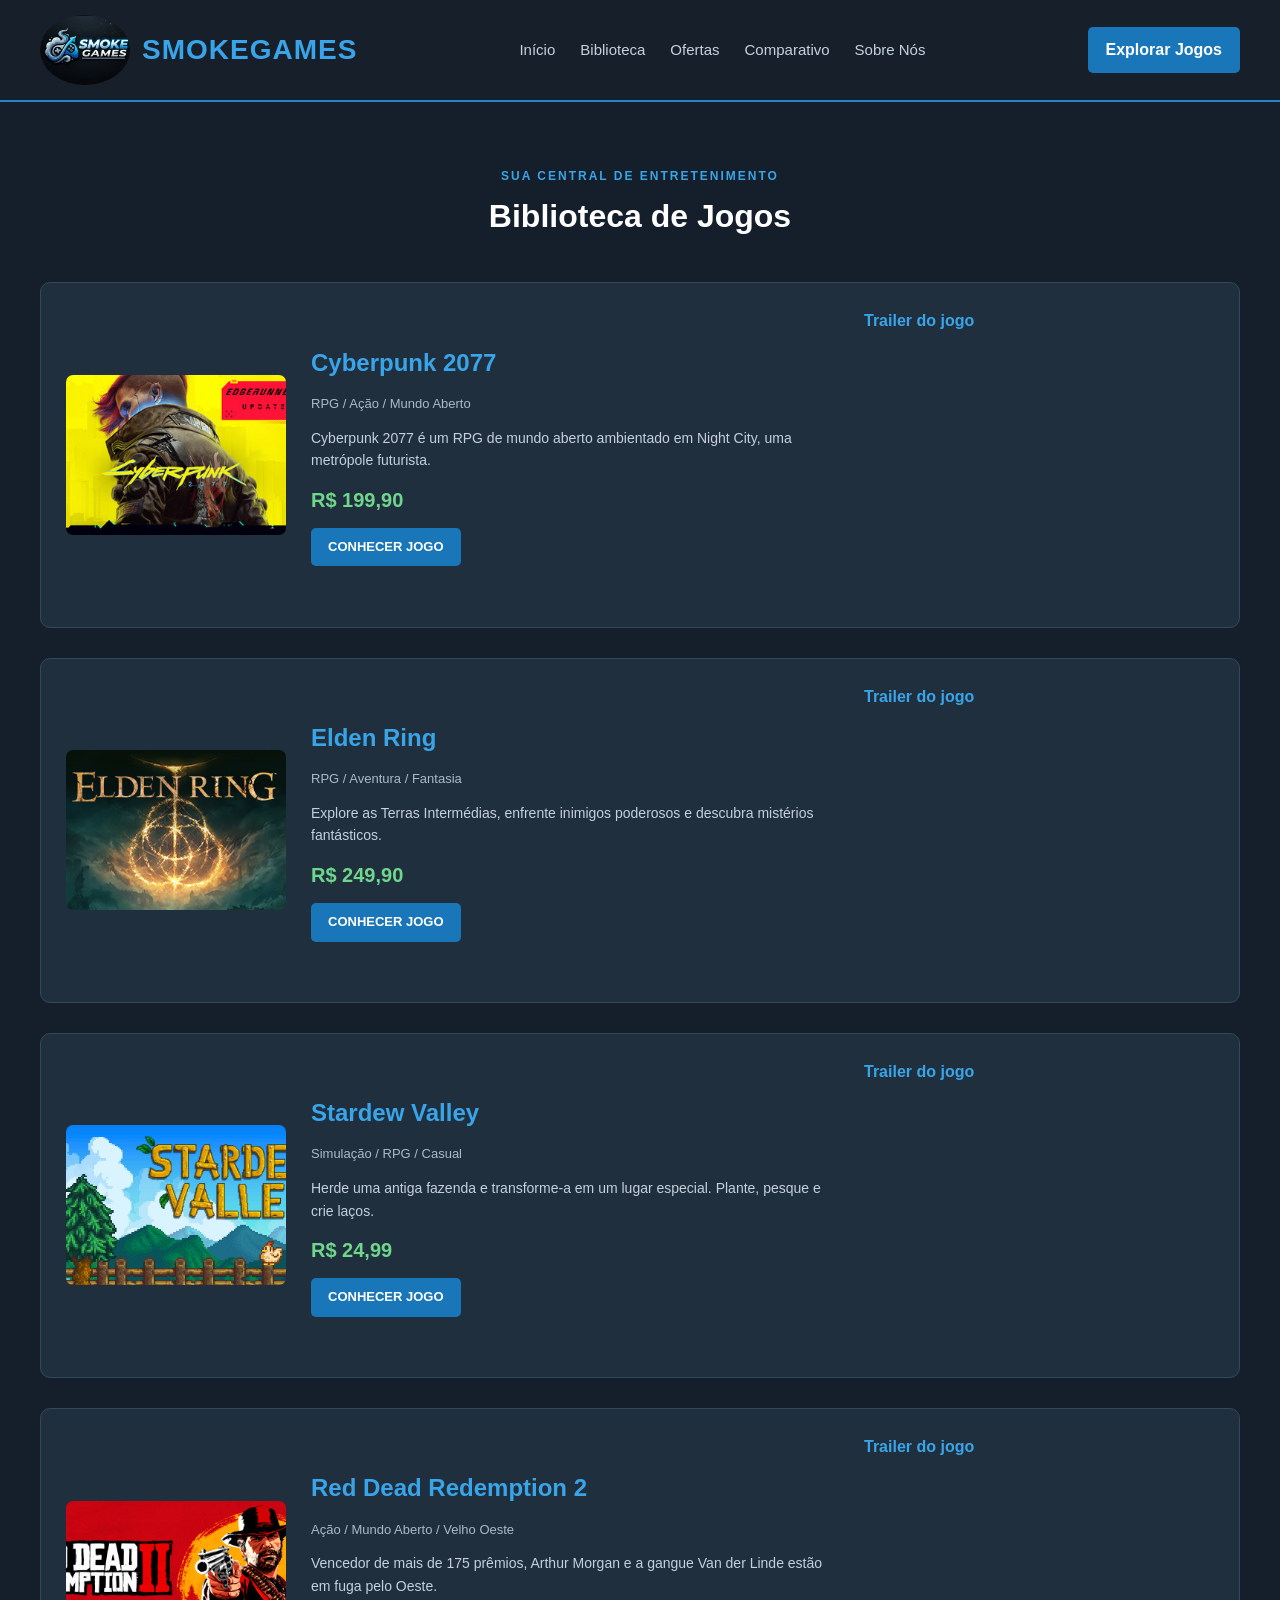
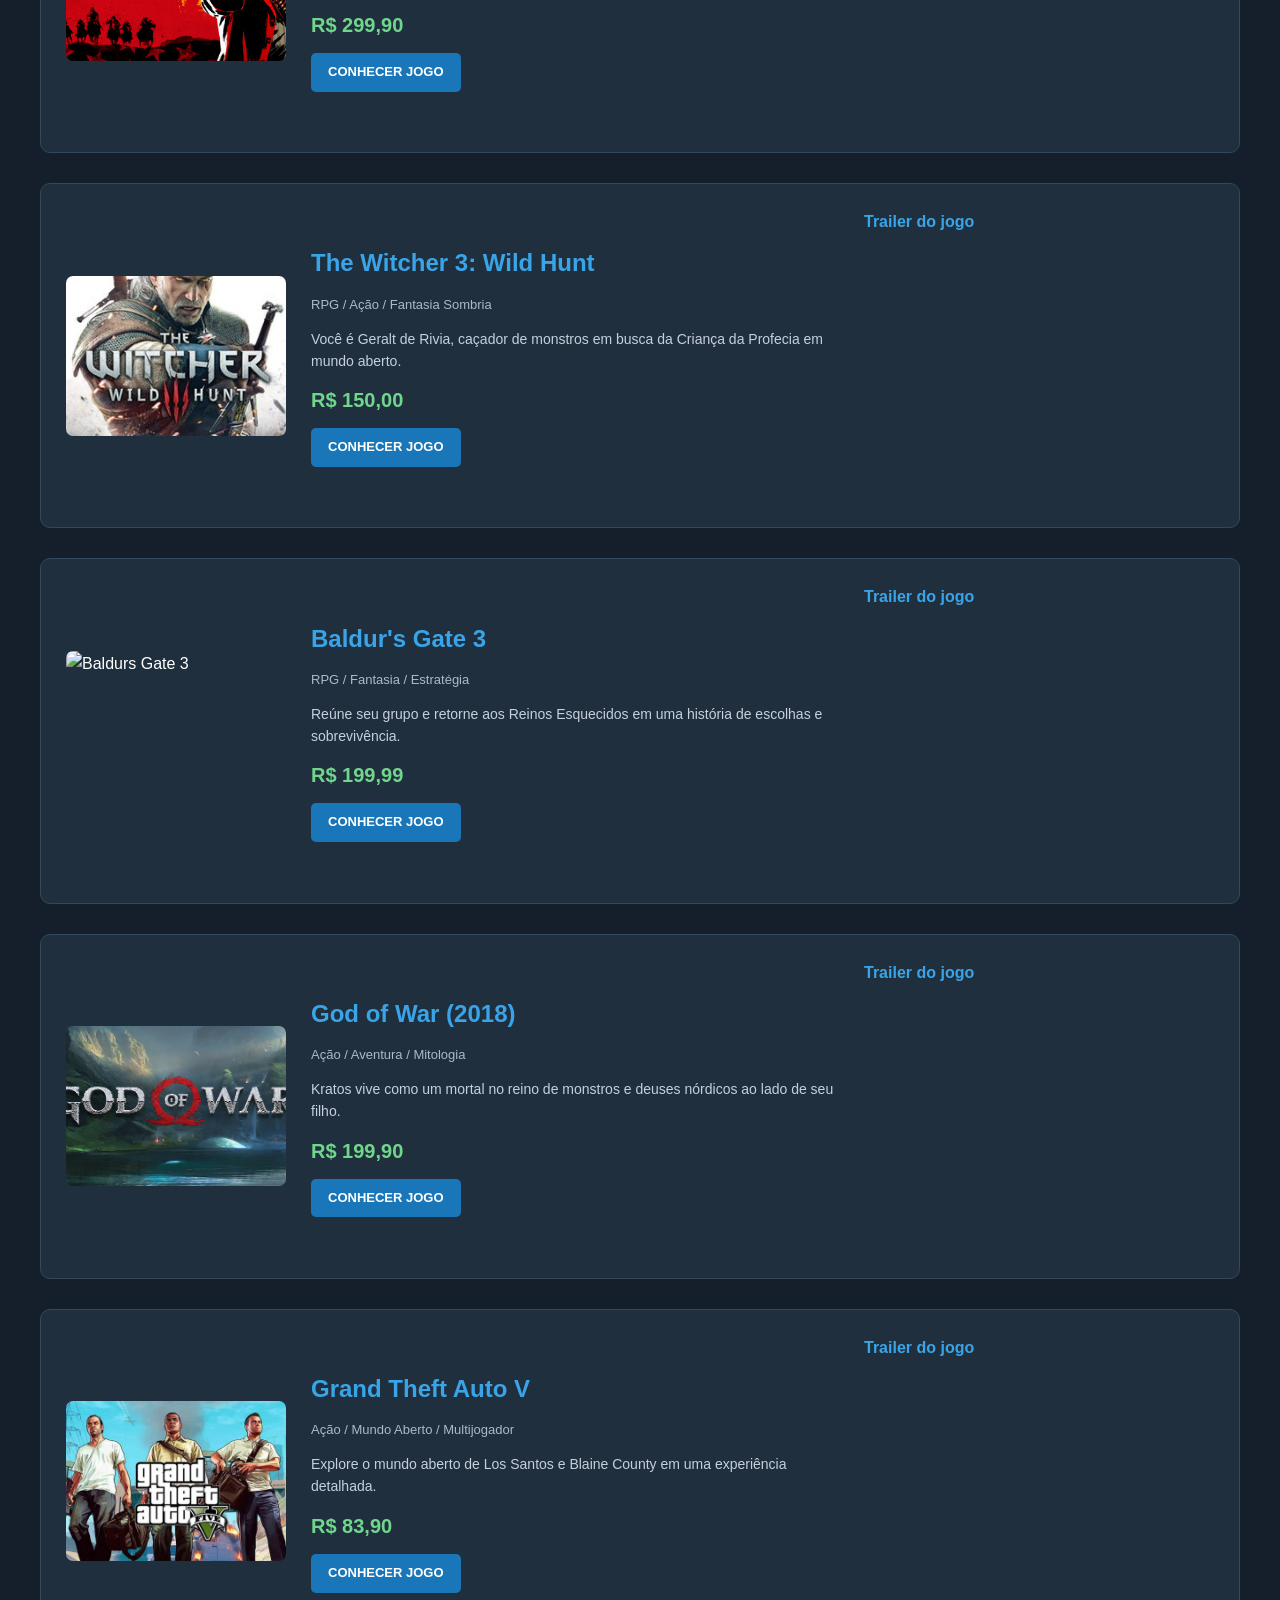
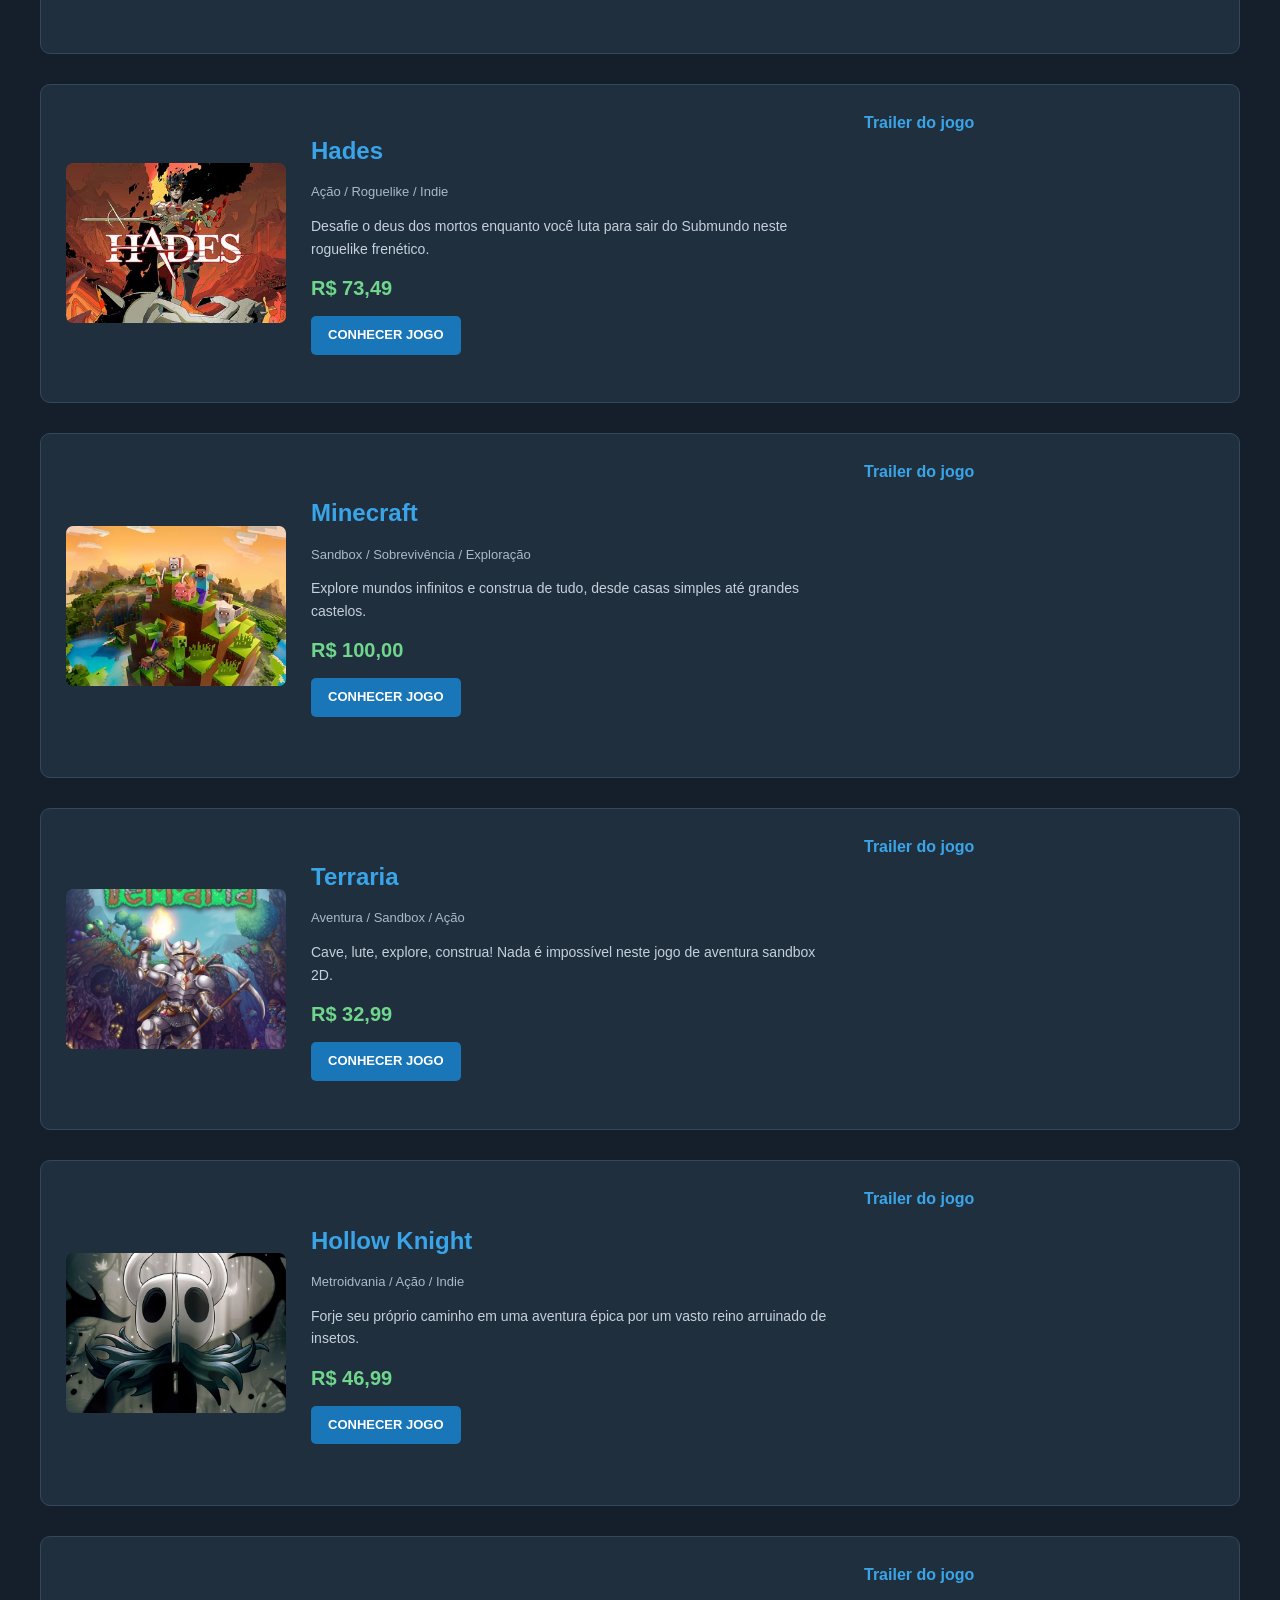
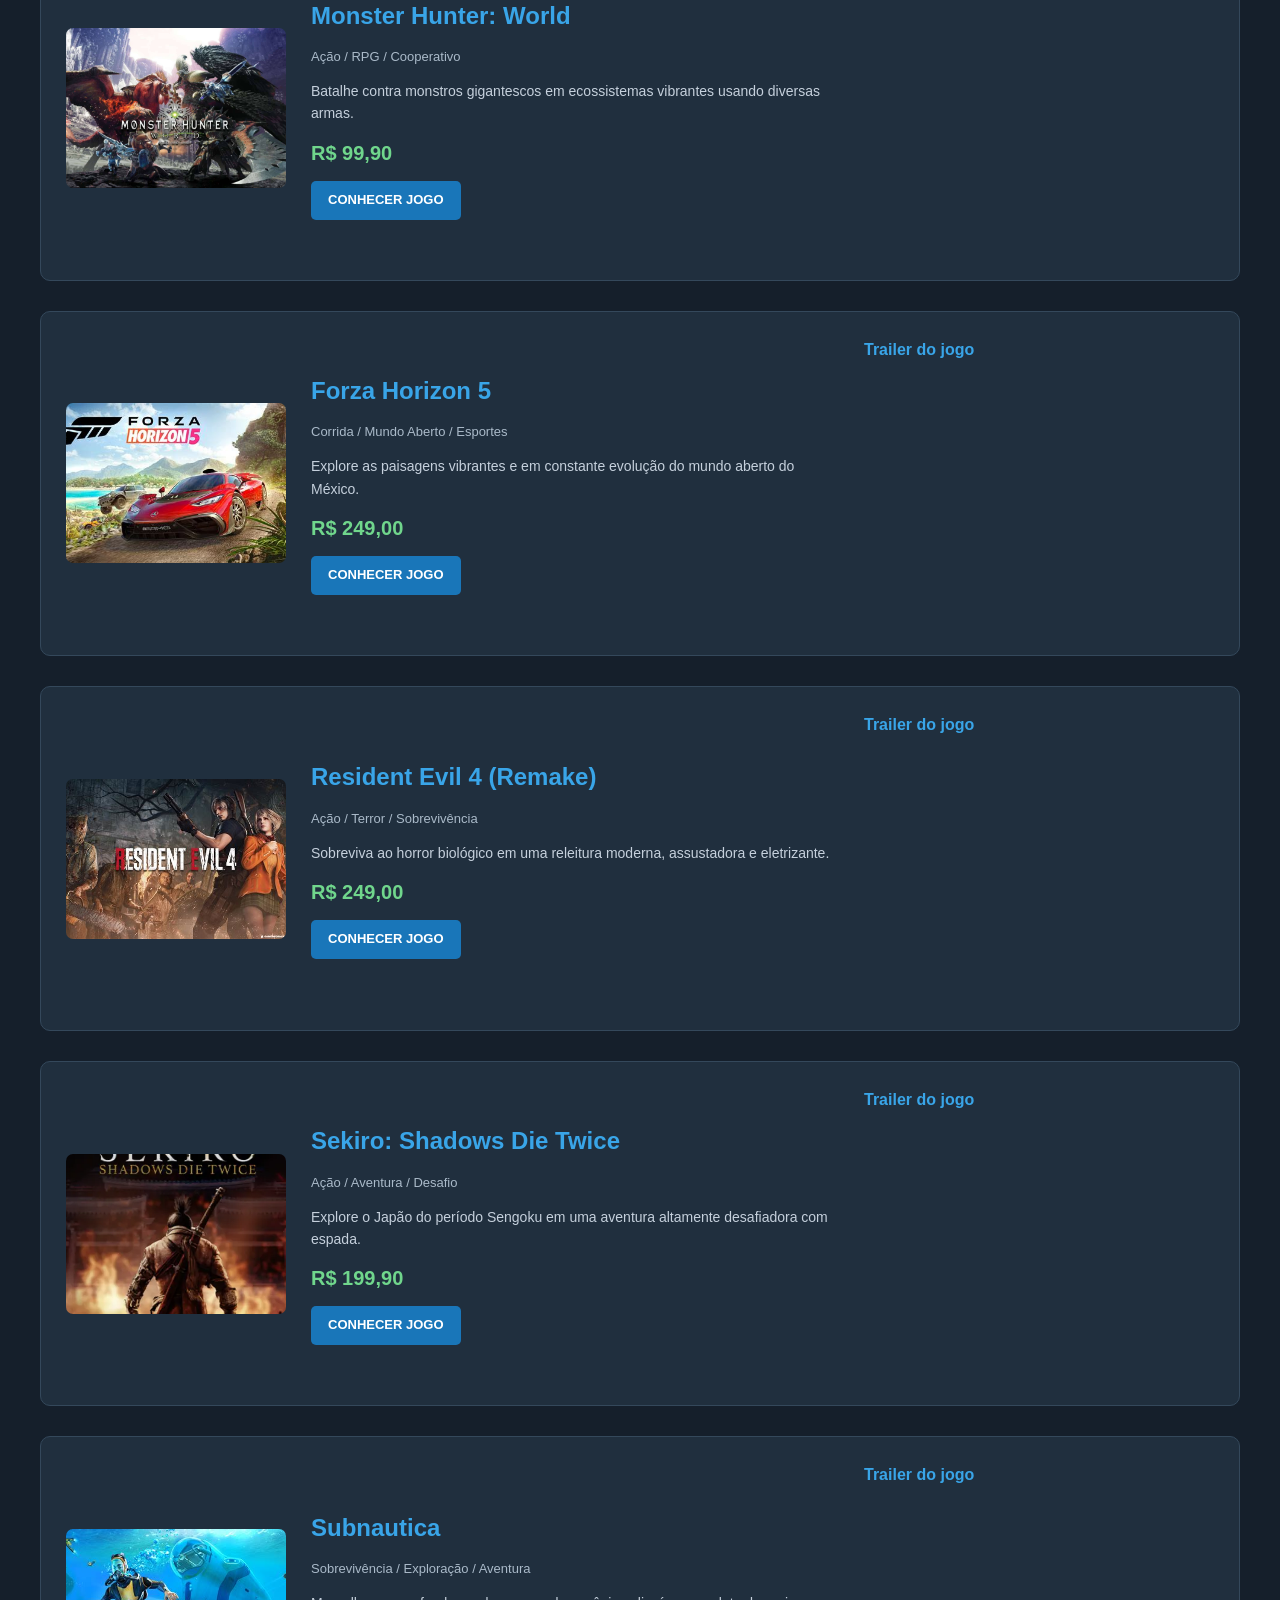
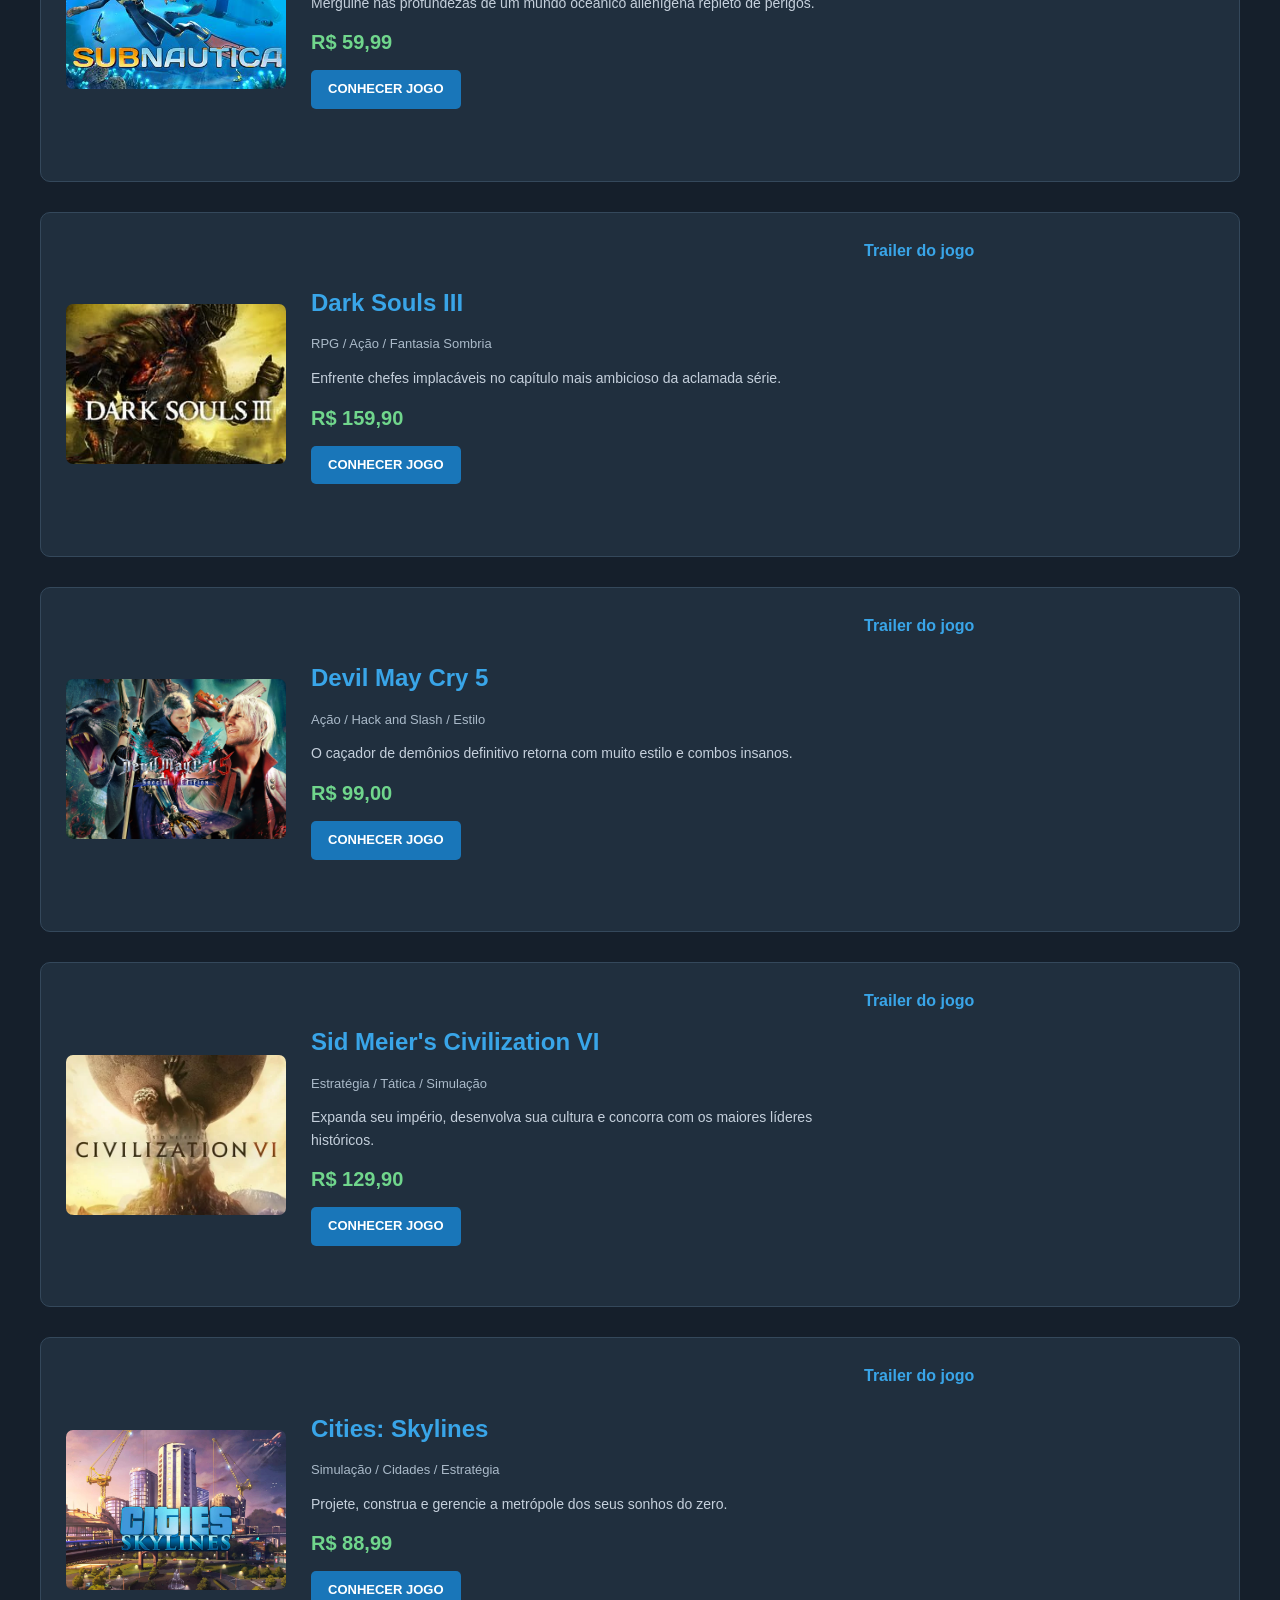
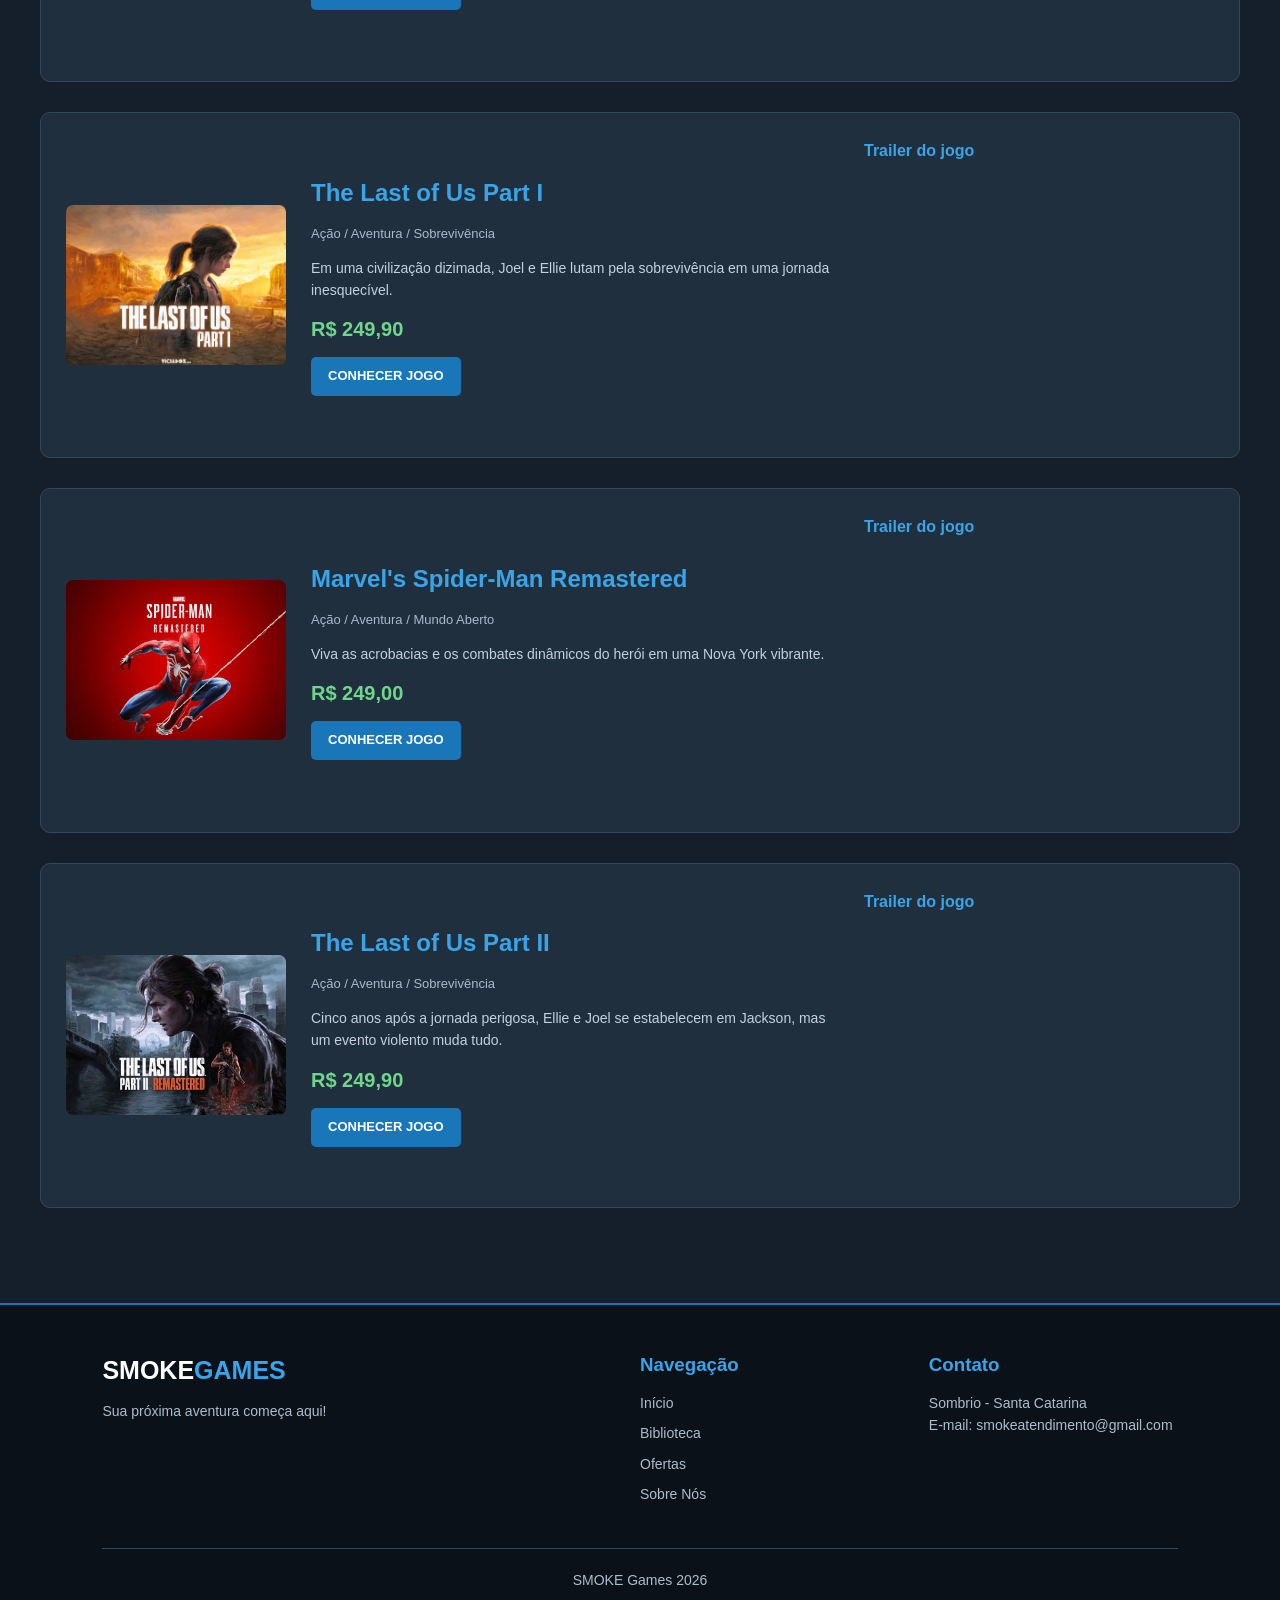
==== commit 0518ccfd: "Último commit: trailers" ====
--- a/biblioteca.html
+++ b/biblioteca.html
@@ -147,7 +147,7 @@
                 </div>
                 <div class="video-jogo">
                     <h3>Trailer do jogo</h3>
-                    <iframe src="https://www.youtube-nocookie.com/embed/gOsM-DYAEhY" width="100%" height="250" frameborder="0" allowfullscreen></iframe>
+                    <iframe width="100%" height="250" src="https://www.youtube.com/embed/FyIwEFXOcaE" title="God of War - Trailer em Português | PS4" frameborder="0" allow="accelerometer; autoplay; clipboard-write; encrypted-media; gyroscope; picture-in-picture; web-share" referrerpolicy="strict-origin-when-cross-origin" allowfullscreen></iframe>
                 </div>
             </article>
 
@@ -163,7 +163,7 @@
                 </div>
                 <div class="video-jogo">
                     <h3>Trailer do jogo</h3>
-                    <iframe src="https://www.youtube-nocookie.com/embed/QkkoHAzjnUs" width="100%" height="250" frameborder="0" allowfullscreen></iframe>
+                    <iframe width="100%" height="250" src="https://www.youtube.com/embed/QkkoHAzjnUs" title="Grand Theft Auto V Trailer" frameborder="0" allow="accelerometer; autoplay; clipboard-write; encrypted-media; gyroscope; picture-in-picture; web-share" referrerpolicy="strict-origin-when-cross-origin" allowfullscreen></iframe>
                 </div>
             </article>
 
@@ -179,7 +179,7 @@
                 </div>
                 <div class="video-jogo">
                     <h3>Trailer do jogo</h3>
-                    <iframe src="https://www.youtube-nocookie.com/embed/91t0ha9x0AE" width="100%" height="250" frameborder="0" allowfullscreen></iframe>
+                    <iframe width="100%" height="224" src="https://www.youtube.com/embed/mD8x5xLHRho" title="Hades - Launch Trailer - Nintendo Switch" frameborder="0" allow="accelerometer; autoplay; clipboard-write; encrypted-media; gyroscope; picture-in-picture; web-share" referrerpolicy="strict-origin-when-cross-origin" allowfullscreen></iframe>
                 </div>
             </article>
 
@@ -195,7 +195,7 @@
                 </div>
                 <div class="video-jogo">
                     <h3>Trailer do jogo</h3>
-                    <iframe src="https://www.youtube-nocookie.com/embed/MmB9icfmzC8" width="100%" height="250" frameborder="0" allowfullscreen></iframe>
+                    <iframe width="100%" height="250" src="https://www.youtube.com/embed/79RwQe6EN_4?list=PLZHdY_46KnYvGWC_RUMxhVqboUOn0NlZK" title="MOUNTS OF MAYHEM | Official Trailer" frameborder="0" allow="accelerometer; autoplay; clipboard-write; encrypted-media; gyroscope; picture-in-picture; web-share" referrerpolicy="strict-origin-when-cross-origin" allowfullscreen></iframe>
                 </div>
             </article>
 
@@ -211,7 +211,7 @@
                 </div>
                 <div class="video-jogo">
                     <h3>Trailer do jogo</h3>
-                    <iframe src="https://www.youtube-nocookie.com/embed/w7uOhwmgJS4" width="100%" height="250" frameborder="0" allowfullscreen></iframe>
+                    <iframe width="100%" height="227" src="https://www.youtube.com/embed/w7uOhFTrrq0" title="Terraria Official Trailer" frameborder="0" allow="accelerometer; autoplay; clipboard-write; encrypted-media; gyroscope; picture-in-picture; web-share" referrerpolicy="strict-origin-when-cross-origin" allowfullscreen></iframe>
                 </div>
             </article>
 
@@ -227,7 +227,7 @@
                 </div>
                 <div class="video-jogo">
                     <h3>Trailer do jogo</h3>
-                    <iframe src="https://www.youtube-nocookie.com/embed/UAO2urG23S4" width="100%" height="250" frameborder="0" allowfullscreen></iframe>
+                    <iframe width="100%" height="250" src="https://www.youtube.com/embed/UAO2urG23S4" title="Hollow Knight - Release Trailer" frameborder="0" allow="accelerometer; autoplay; clipboard-write; encrypted-media; gyroscope; picture-in-picture; web-share" referrerpolicy="strict-origin-when-cross-origin" allowfullscreen></iframe>
                 </div>
             </article>
 
@@ -243,7 +243,7 @@
                 </div>
                 <div class="video-jogo">
                     <h3>Trailer do jogo</h3>
-                    <iframe src="https://www.youtube-nocookie.com/embed/Ro6r15wLKmo" width="100%" height="250" frameborder="0" allowfullscreen></iframe>
+                    <iframe width="100%" height="250" src="https://www.youtube.com/embed/Ro6r15wzp2o" title="Monster Hunter: World Announcement Trailer" frameborder="0" allow="accelerometer; autoplay; clipboard-write; encrypted-media; gyroscope; picture-in-picture; web-share" referrerpolicy="strict-origin-when-cross-origin" allowfullscreen></iframe>
                 </div>
             </article>
 
@@ -259,7 +259,7 @@
                 </div>
                 <div class="video-jogo">
                     <h3>Trailer do jogo</h3>
-                    <iframe src="https://www.youtube-nocookie.com/embed/FYH9n37B7Yw" width="100%" height="250" frameborder="0" allowfullscreen></iframe>
+                    <iframe width="100%" height="250" src="https://www.youtube.com/embed/7pEjhaBjlj0" title="Forza Horizon 5 Launch Trailer | PS5 Games" frameborder="0" allow="accelerometer; autoplay; clipboard-write; encrypted-media; gyroscope; picture-in-picture; web-share" referrerpolicy="strict-origin-when-cross-origin" allowfullscreen></iframe>
                 </div>
             </article>
 
@@ -275,7 +275,7 @@
                 </div>
                 <div class="video-jogo">
                     <h3>Trailer do jogo</h3>
-                    <iframe src="https://www.youtube-nocookie.com/embed/EwFjStwQ_UQ" width="100%" height="250" frameborder="0" allowfullscreen></iframe>
+                    <iframe width="100%" height="250" src="https://www.youtube.com/embed/pQsyi4j1RqM" title="Resident Evil 4 Remake - Story Trailer" frameborder="0" allow="accelerometer; autoplay; clipboard-write; encrypted-media; gyroscope; picture-in-picture; web-share" referrerpolicy="strict-origin-when-cross-origin" allowfullscreen></iframe>
                 </div>
             </article>
 
@@ -291,7 +291,7 @@
                 </div>
                 <div class="video-jogo">
                     <h3>Trailer do jogo</h3>
-                    <iframe src="https://www.youtube-nocookie.com/embed/4OiooFHZgiE" width="100%" height="250" frameborder="0" allowfullscreen></iframe>
+                    <iframe width="100%" height="250" src="https://www.youtube.com/embed/rXMX4YJ7Lks" title="Sekiro: Shadows Die Twice - Official Launch Trailer | PS4" frameborder="0" allow="accelerometer; autoplay; clipboard-write; encrypted-media; gyroscope; picture-in-picture; web-share" referrerpolicy="strict-origin-when-cross-origin" allowfullscreen></iframe>
                 </div>
             </article>
 
@@ -307,7 +307,7 @@
                 </div>
                 <div class="video-jogo">
                     <h3>Trailer do jogo</h3>
-                    <iframe src="https://www.youtube-nocookie.com/embed/qtW_E-yB06M" width="100%" height="250" frameborder="0" allowfullscreen></iframe>
+                    <iframe width="100%" height="250" src="https://www.youtube.com/embed/Rz2SNm8VguE" title="Subnautica Cinematic Trailer" frameborder="0" allow="accelerometer; autoplay; clipboard-write; encrypted-media; gyroscope; picture-in-picture; web-share" referrerpolicy="strict-origin-when-cross-origin" allowfullscreen></iframe>
                 </div>
             </article>
 
@@ -323,7 +323,7 @@
                 </div>
                 <div class="video-jogo">
                     <h3>Trailer do jogo</h3>
-                    <iframe src="https://www.youtube-nocookie.com/embed/_zOyC8GD0wU" width="100%" height="250" frameborder="0" allowfullscreen></iframe>
+                    <iframe width="100%" height="250" src="https://www.youtube.com/embed/_zDZYrIUgKE" title="Dark Souls III - Opening Cinematic Trailer | PS4, XB1, PC" frameborder="0" allow="accelerometer; autoplay; clipboard-write; encrypted-media; gyroscope; picture-in-picture; web-share" referrerpolicy="strict-origin-when-cross-origin" allowfullscreen></iframe>
                 </div>
             </article>
 
@@ -339,7 +339,7 @@
                 </div>
                 <div class="video-jogo">
                     <h3>Trailer do jogo</h3>
-                    <iframe src="https://www.youtube-nocookie.com/embed/K84jQv2aE9A" width="100%" height="250" frameborder="0" allowfullscreen></iframe>
+                    <iframe width="100%" height="250" src="https://www.youtube.com/embed/lWobfbJrllI" title="Devil May Cry 5 – Trailer Principal" frameborder="0" allow="accelerometer; autoplay; clipboard-write; encrypted-media; gyroscope; picture-in-picture; web-share" referrerpolicy="strict-origin-when-cross-origin" allowfullscreen></iframe>
                 </div>
             </article>
 
@@ -355,7 +355,7 @@
                 </div>
                 <div class="video-jogo">
                     <h3>Trailer do jogo</h3>
-                    <iframe src="https://www.youtube-nocookie.com/embed/5KdEekZsHgw" width="100%" height="250" frameborder="0" allowfullscreen></iframe>
+                    <iframe width="100%" height="250" src="https://www.youtube.com/embed/5KdE0p2joJw" title="CIVILIZATION VI Launch Trailer" frameborder="0" allow="accelerometer; autoplay; clipboard-write; encrypted-media; gyroscope; picture-in-picture; web-share" referrerpolicy="strict-origin-when-cross-origin" allowfullscreen></iframe>
                 </div>
             </article>
 
@@ -371,7 +371,7 @@
                 </div>
                 <div class="video-jogo">
                     <h3>Trailer do jogo</h3>
-                    <iframe src="https://www.youtube-nocookie.com/embed/ah_2a_E2wKE" width="100%" height="250" frameborder="0" allowfullscreen></iframe>
+                    <iframe width="100%" height="250" src="https://www.youtube.com/embed/7vlKoMi4Qr0" title="Official Release Trailer | OUT NOW I Cities: Skylines II" frameborder="0" allow="accelerometer; autoplay; clipboard-write; encrypted-media; gyroscope; picture-in-picture; web-share" referrerpolicy="strict-origin-when-cross-origin" allowfullscreen></iframe>
                 </div>
             </article>
 
@@ -387,7 +387,7 @@
                 </div>
                 <div class="video-jogo">
                     <h3>Trailer do jogo</h3>
-                    <iframe src="https://www.youtube-nocookie.com/embed/WxUPjdkkWO8" width="100%" height="250" frameborder="0" allowfullscreen></iframe>
+                    <iframe width="100%" height="250" src="https://www.youtube.com/embed/W01L70IGBgE" title="The Last of Us - Story Trailer" frameborder="0" allow="accelerometer; autoplay; clipboard-write; encrypted-media; gyroscope; picture-in-picture; web-share" referrerpolicy="strict-origin-when-cross-origin" allowfullscreen></iframe>
                 </div>
             </article>
 
@@ -403,7 +403,7 @@
                 </div>
                 <div class="video-jogo">
                     <h3>Trailer do jogo</h3>
-                    <iframe src="https://www.youtube-nocookie.com/embed/rhpwy9WpY5s" width="100%" height="250" frameborder="0" allowfullscreen></iframe>
+                    <iframe width="100%" height="250" src="https://www.youtube.com/embed/Tsf5Wjb1uAM" title="Marvel’s Spider-Man Remastered – Launch Trailer I PC Games" frameborder="0" allow="accelerometer; autoplay; clipboard-write; encrypted-media; gyroscope; picture-in-picture; web-share" referrerpolicy="strict-origin-when-cross-origin" allowfullscreen></iframe>
                 </div>
             </article>
 
@@ -419,7 +419,7 @@
                 </div>
                 <div class="video-jogo">
                     <h3>Trailer do jogo</h3>
-                    <iframe src="https://www.youtube-nocookie.com/embed/vhIIioN9bmU" width="100%" height="250" frameborder="0" allowfullscreen></iframe>
+                    <iframe width="100%" height="250" src="https://www.youtube.com/embed/16RlfA39vhM" title="The Last of Us Part II - Novo Trailer da História | PS4" frameborder="0" allow="accelerometer; autoplay; clipboard-write; encrypted-media; gyroscope; picture-in-picture; web-share" referrerpolicy="strict-origin-when-cross-origin" allowfullscreen></iframe>
                 </div>
             </article>
 
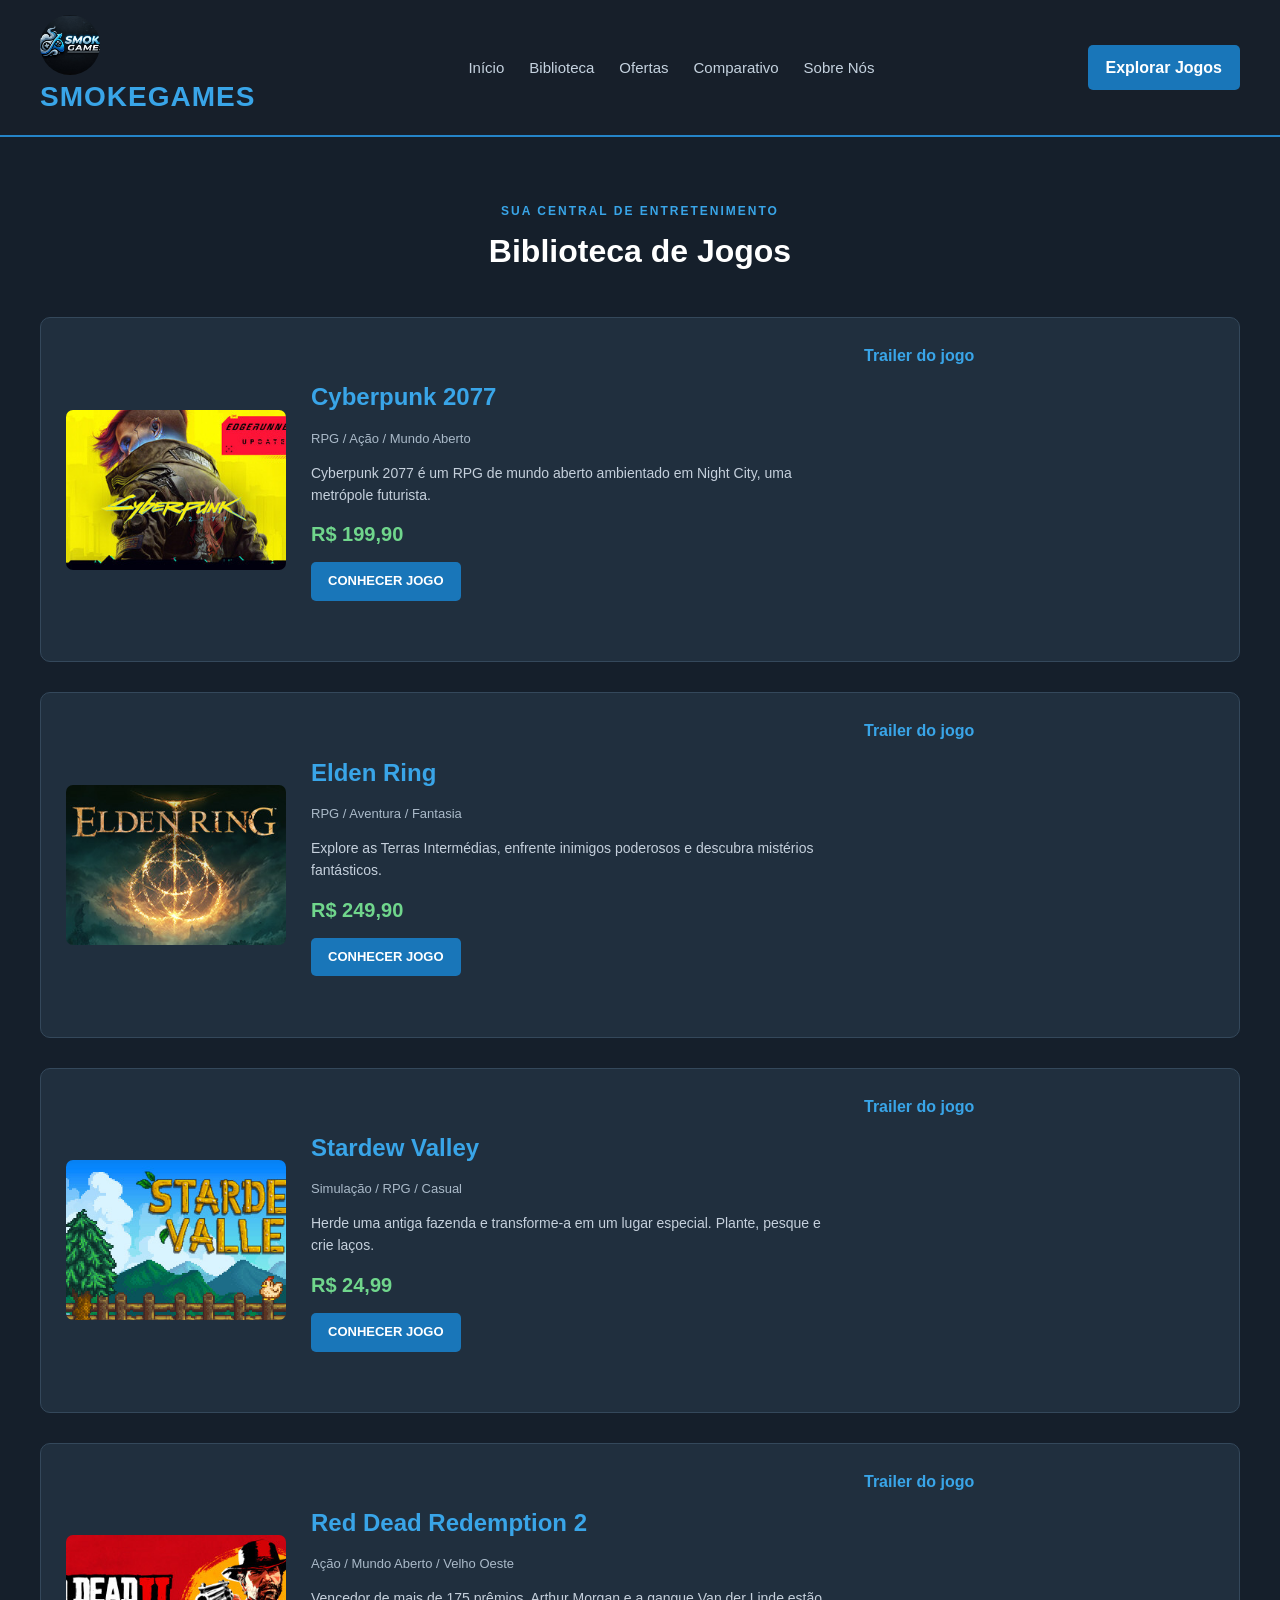
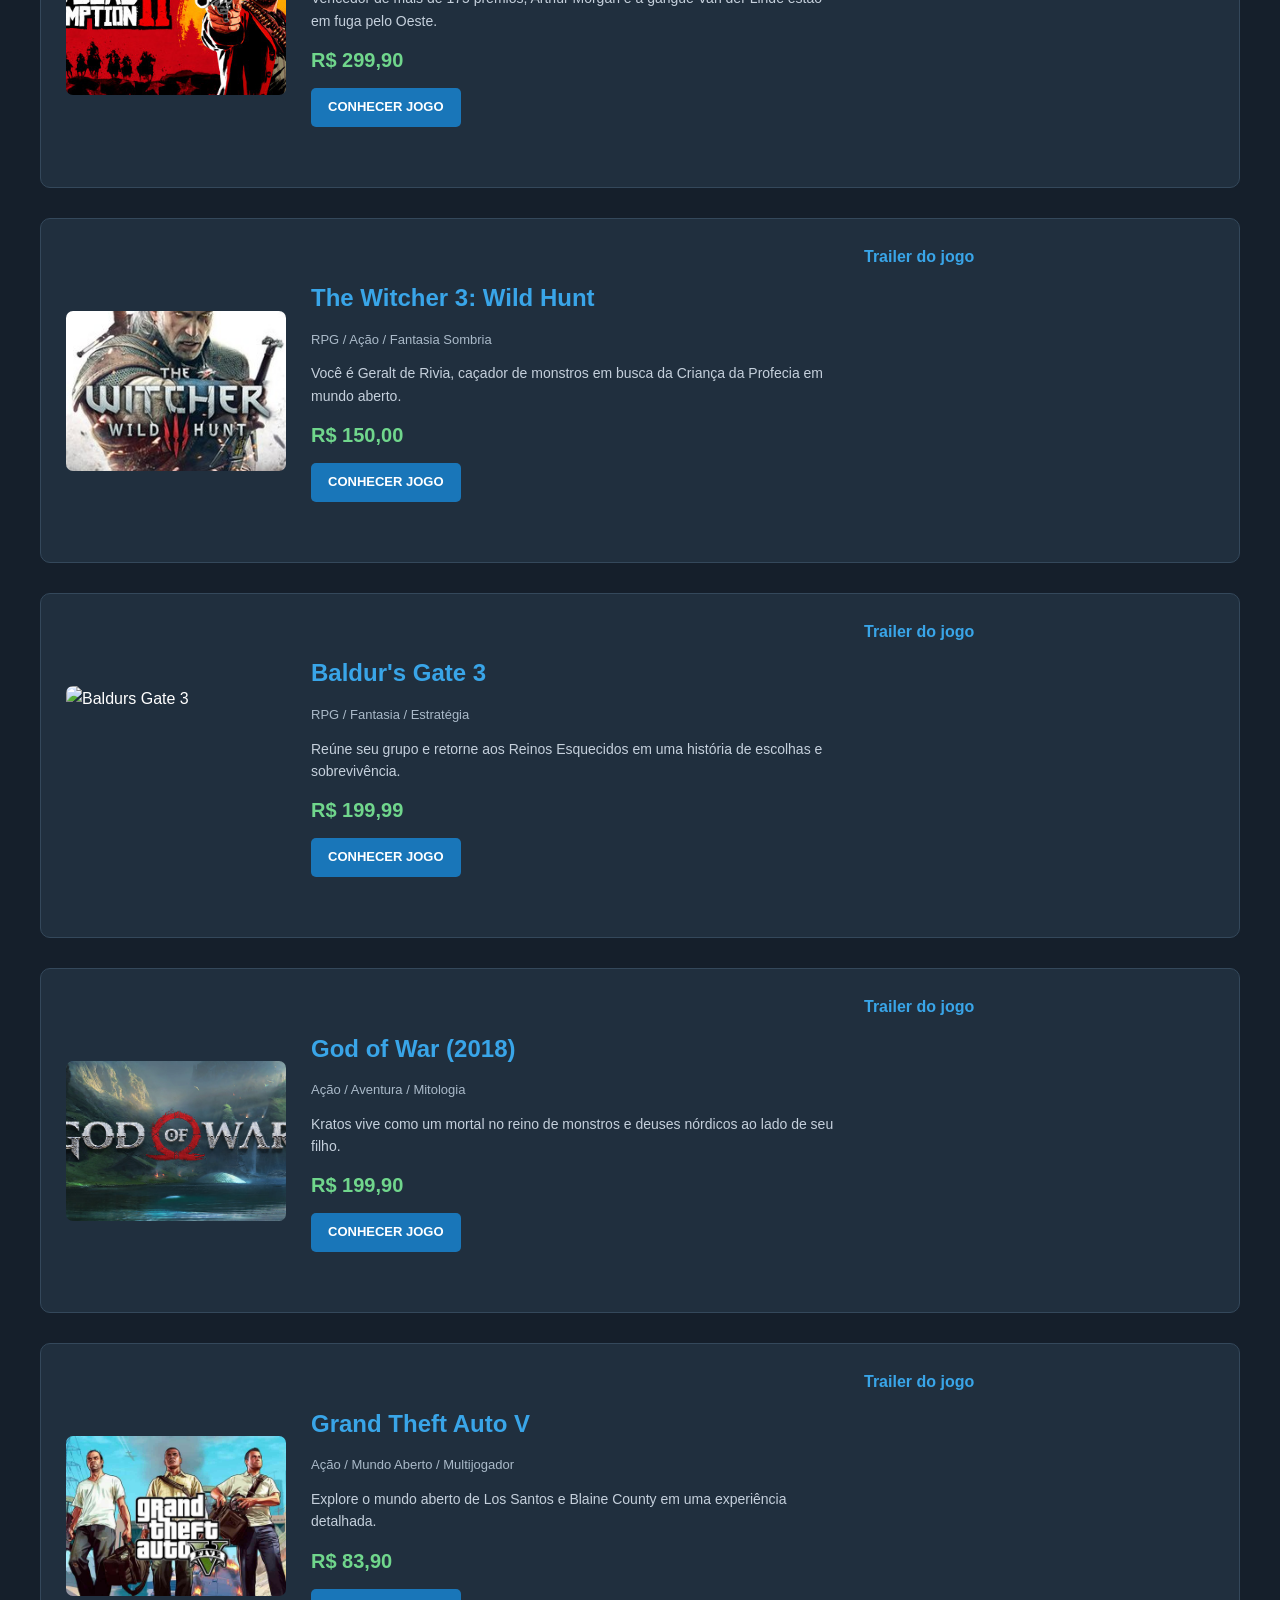
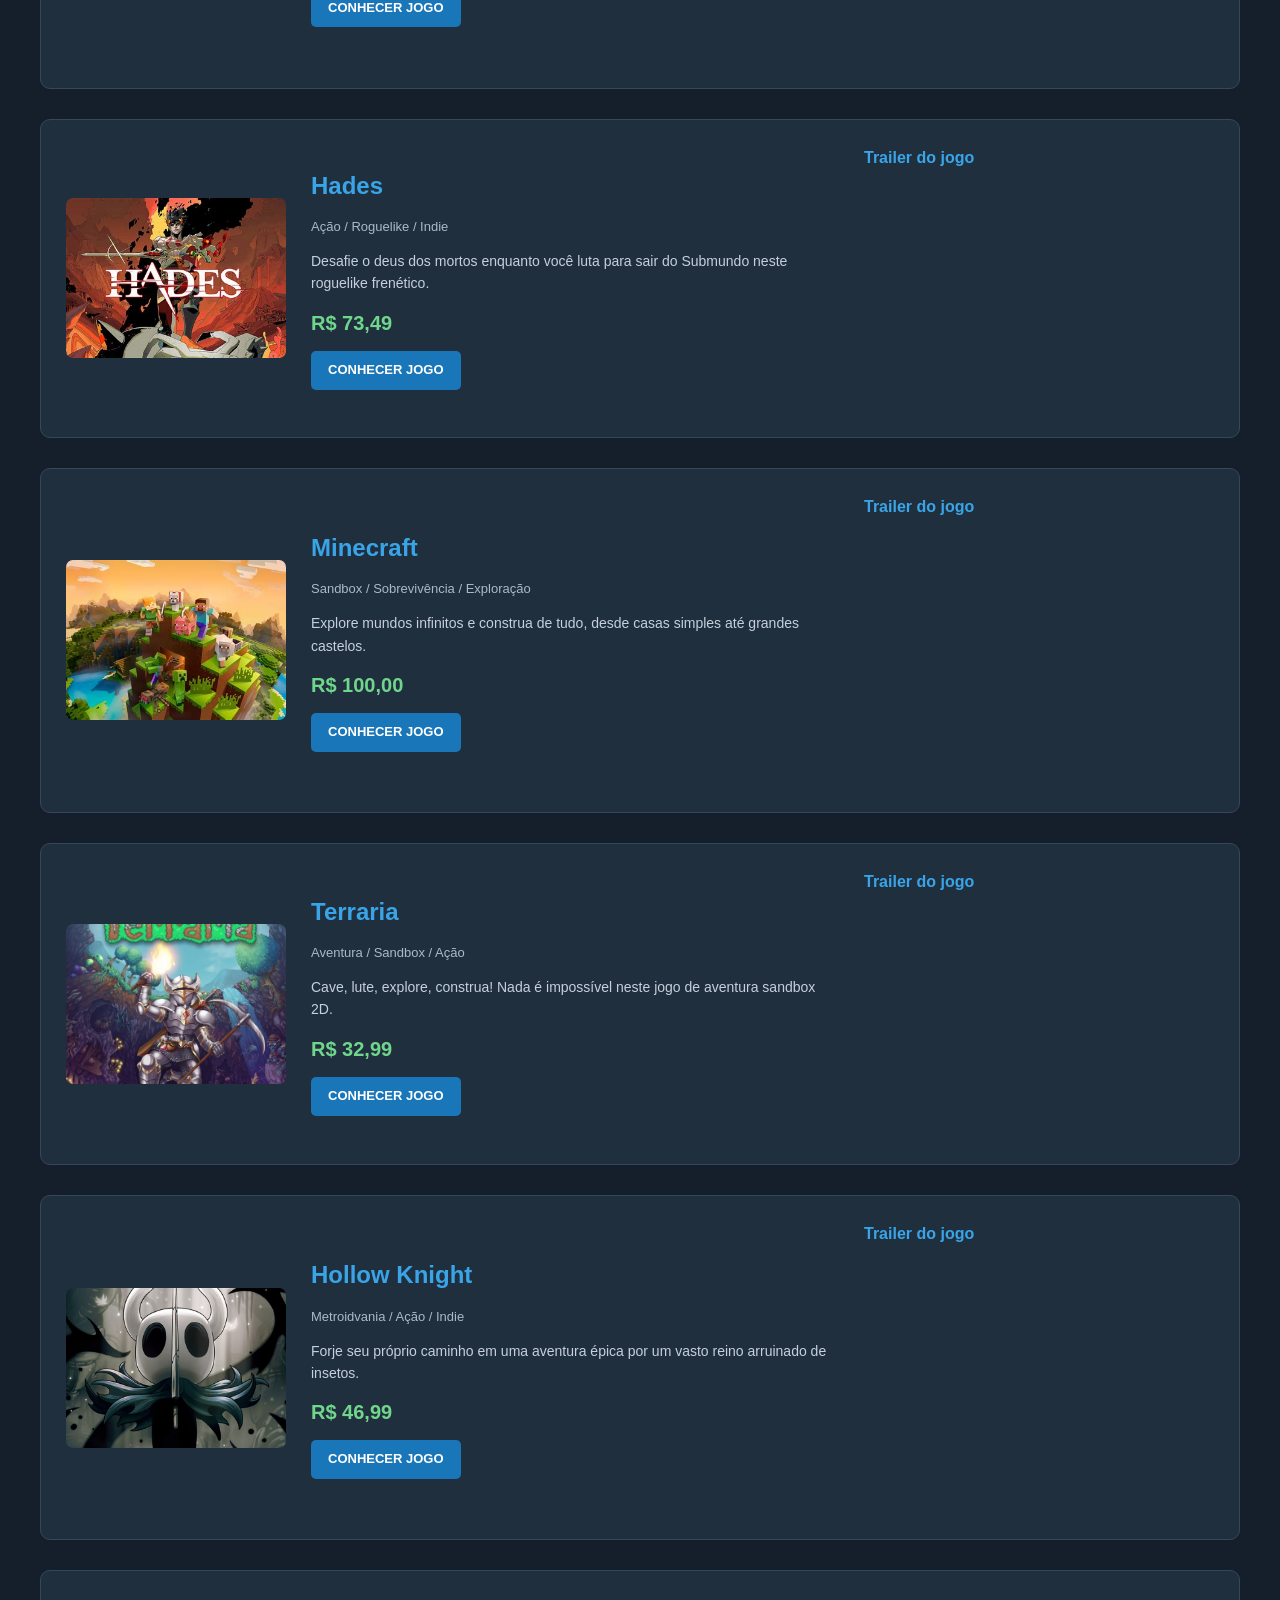
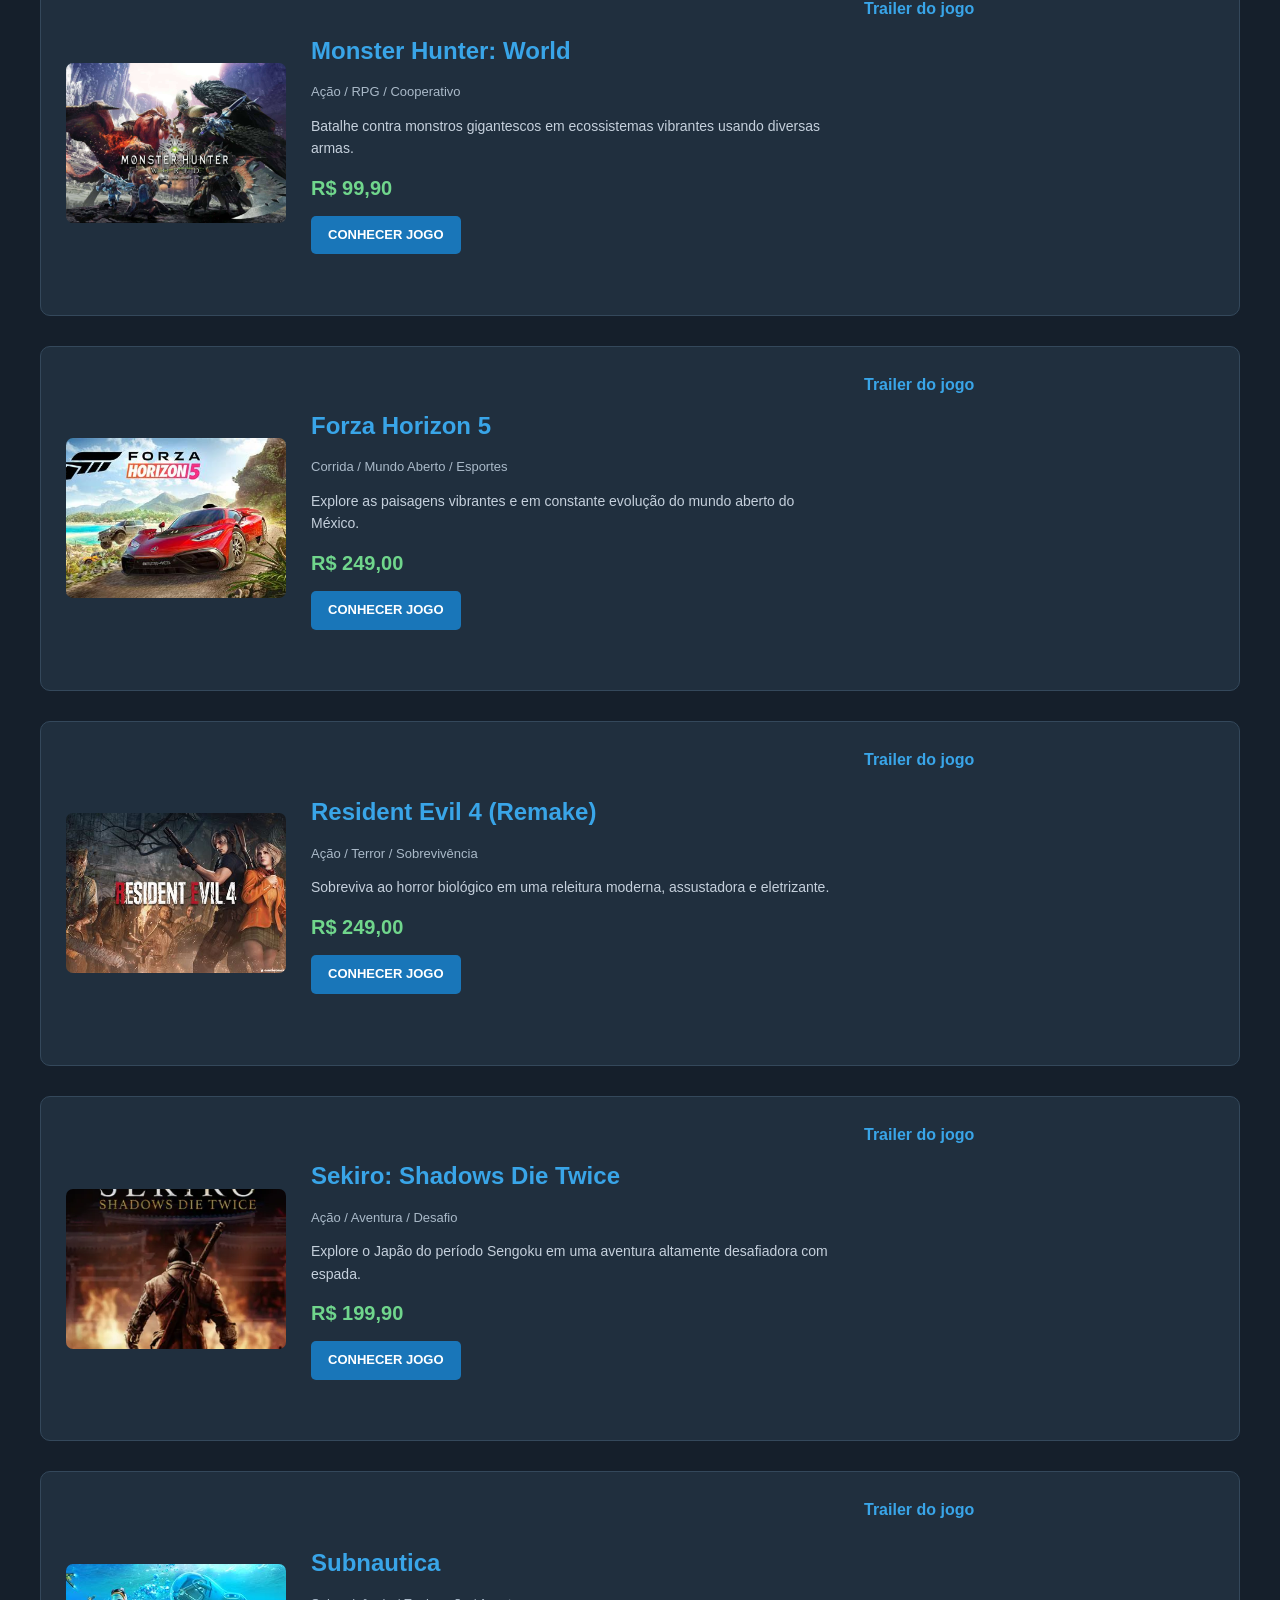
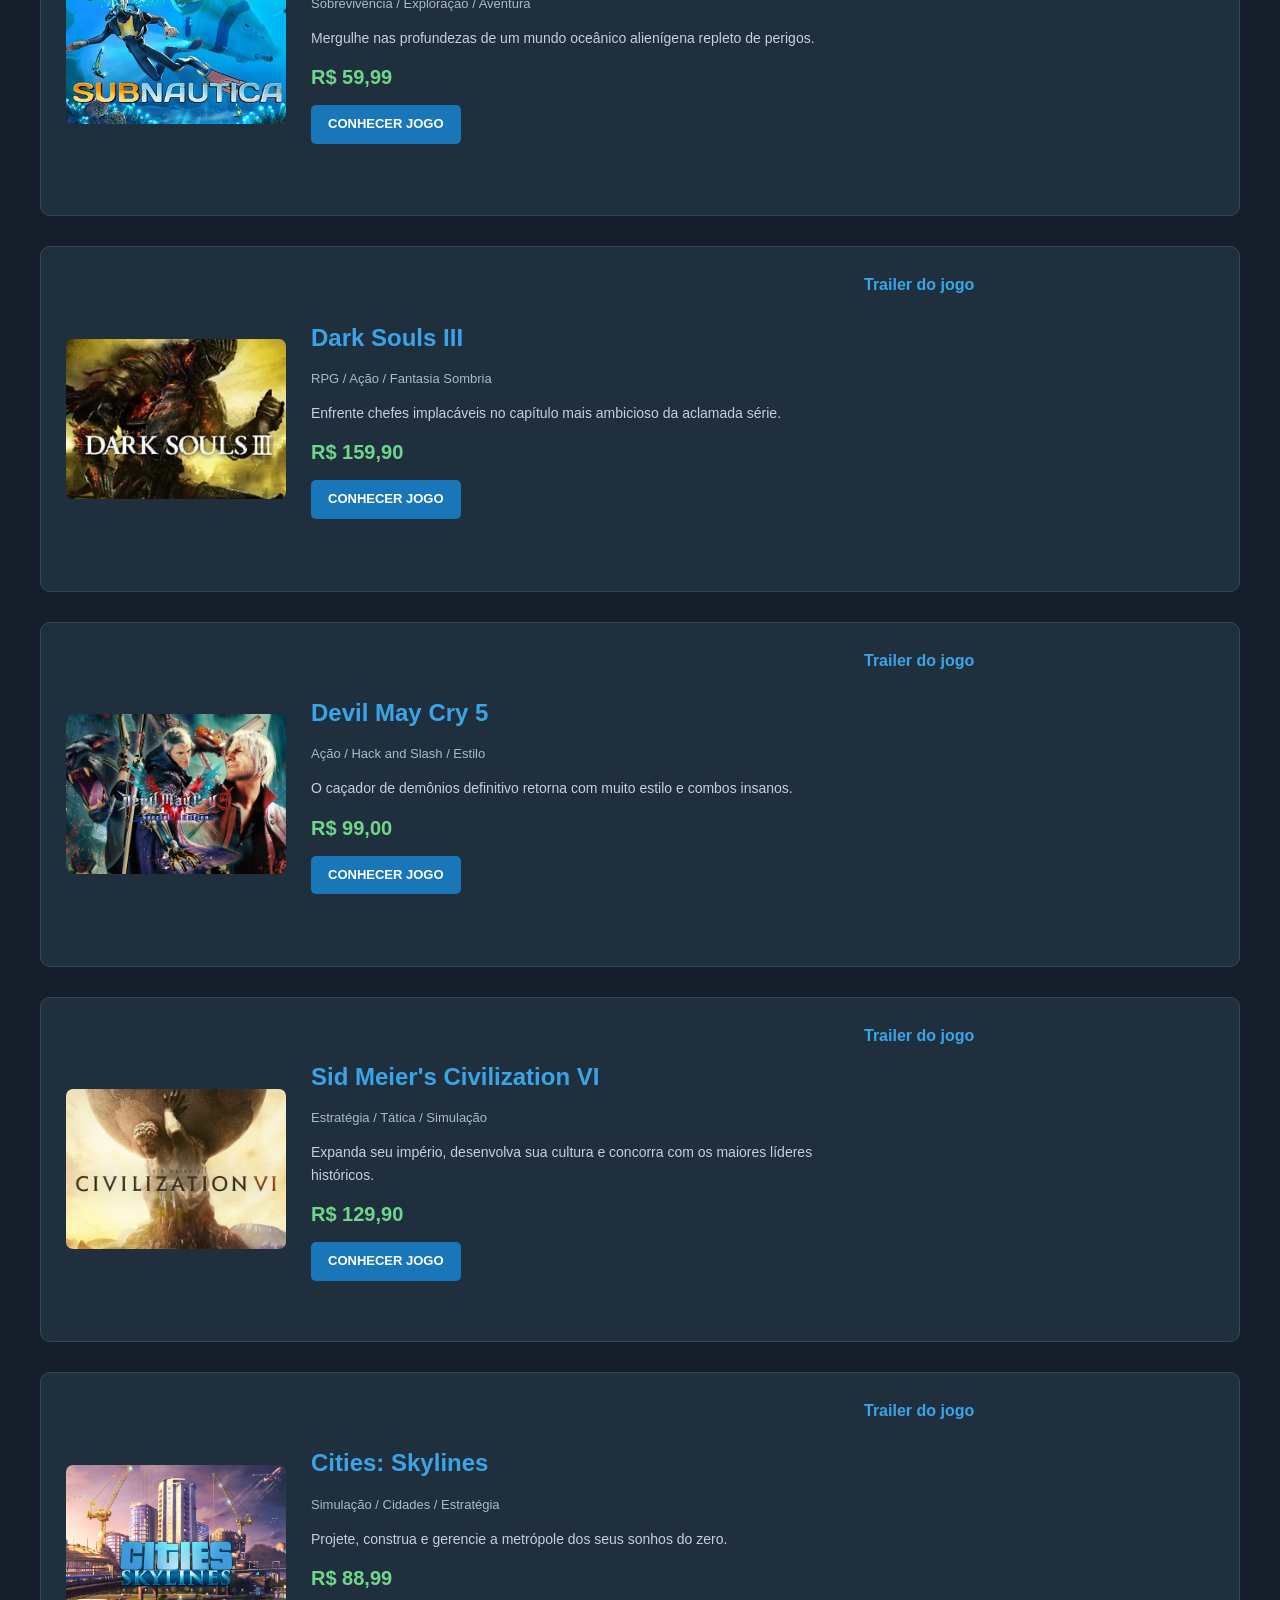
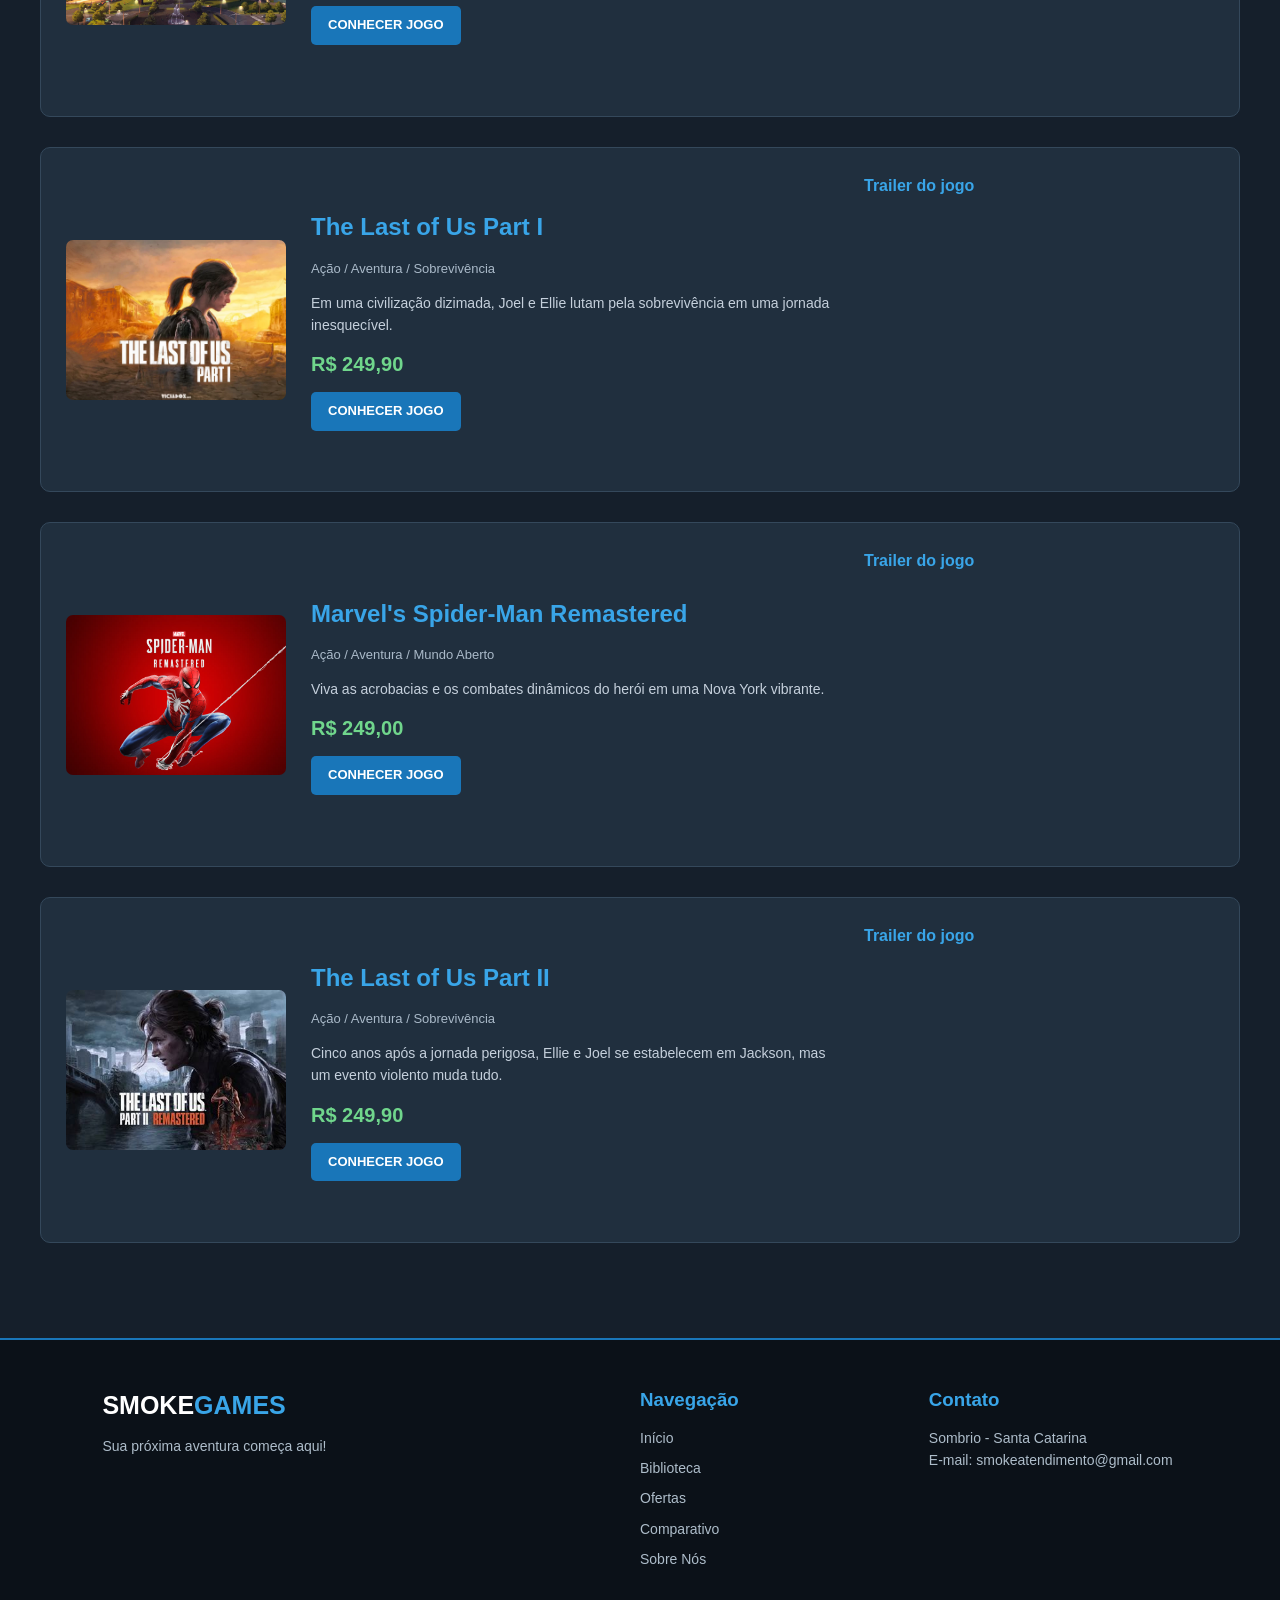
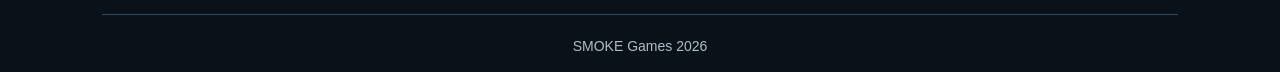
==== commit 69abb821: "último commit(de verdade): ajeitadas" ====
--- a/biblioteca.html
+++ b/biblioteca.html
@@ -3,7 +3,6 @@
 
 <head>
     <meta charset="UTF-8">
-    <meta name="description" content="Biblioteca completa de Jogos - SMOKE GAMES">
     <title>SMOKE GAMES - Biblioteca</title>
     <link rel="stylesheet" href="estilos.css">
 </head>
@@ -31,8 +30,8 @@
     </header>
 
     <!-- CONTEÚDO PRINCIPAL -->
-    <main>
-        <section class="biblioteca" id="biblioteca">
+    <div>
+        <div class="biblioteca" id="biblioteca">
             <div class="titulo-secao">
                 <p>SUA CENTRAL DE ENTRETENIMENTO</p>
                 <h2>Biblioteca de Jogos</h2>
@@ -51,7 +50,6 @@
                 <div class="video-jogo">
                     <h3>Trailer do jogo</h3>
                     <iframe width="100%" height="250" src="https://www.youtube.com/embed/8X2kIfS6fb8" title="Cyberpunk 2077 – Trailer E3 2018 Oficial" frameborder="0" allow="accelerometer; autoplay; clipboard-write; encrypted-media; gyroscope; picture-in-picture; web-share" referrerpolicy="strict-origin-when-cross-origin" allowfullscreen></iframe>
-
                 </div>
             </article>
 
@@ -423,8 +421,8 @@
                 </div>
             </article>
 
-        </section>
-    </main>
+        </div>
+    </div>
 
     <!-- RODAPÉ -->
     <footer class="rodape">
@@ -439,6 +437,7 @@
                     <li><a href="index.html">Início</a></li>
                     <li><a href="biblioteca.html">Biblioteca</a></li>
                     <li><a href="ofertas.html">Ofertas</a></li>
+                    <li><a href="comparativo.html">Comparativo</a></li>
                     <li><a href="sobre.html">Sobre Nós</a></li>
                 </ul>
             </div>
--- a/estilos.css
+++ b/estilos.css
@@ -65,6 +65,12 @@
 .rodape h2 span {
     color: #39a5e8;
 }
+.logo-img {
+    width: 60px;       /* Define uma largura fixa limpa */
+    height: 60px;      /* Define uma altura fixa igual para ficar redondinha */
+    border-radius: 50%;
+    object-fit: cover;
+}
 
 
 /* MENU */
@@ -406,11 +412,12 @@
     color: #d2dce5;
 }
 
-tbody tr {
-    transition: 0.3s;
-}
-
-tbody tr:hover {
+/* Alterado de tbody tr para table tr */
+table tr {
+    transition: 0.3s;
+}
+
+table tr:hover {
     background-color: #293e50;
 }
 
@@ -644,33 +651,4 @@
         font-size: 12px;
     }
 
-}/* Remove margens padrão da página */
-body {
-  margin: 0;
-  background-color: #0d131a; /* Fundo escuro similar à imagem */
-  font-family: 'Segoe UI', Tahoma, Geneva, Verdana, sans-serif;
-}
-
-/* Barra superior posicionada no topo esquerdo */
-.cabecalho {
-  display: flex;
-  align-items: center;
-  justify-content: flex-start; /* Alinha o conteúdo à esquerda */
-  padding: 20px 30px;
-}
-
-/* Alinha a imagem e o texto lado a lado */
-.logo {
-    display: flex;
-    align-items: center;
-    gap: 12px;
-    text-decoration: none;
-}
-
-/* Define o tamanho e o formato circular da imagem */
-.logo-img {
-    width: 90px;
-    height: 70px;
-    border-radius: 50%;
-    object-fit: cover;
 }
